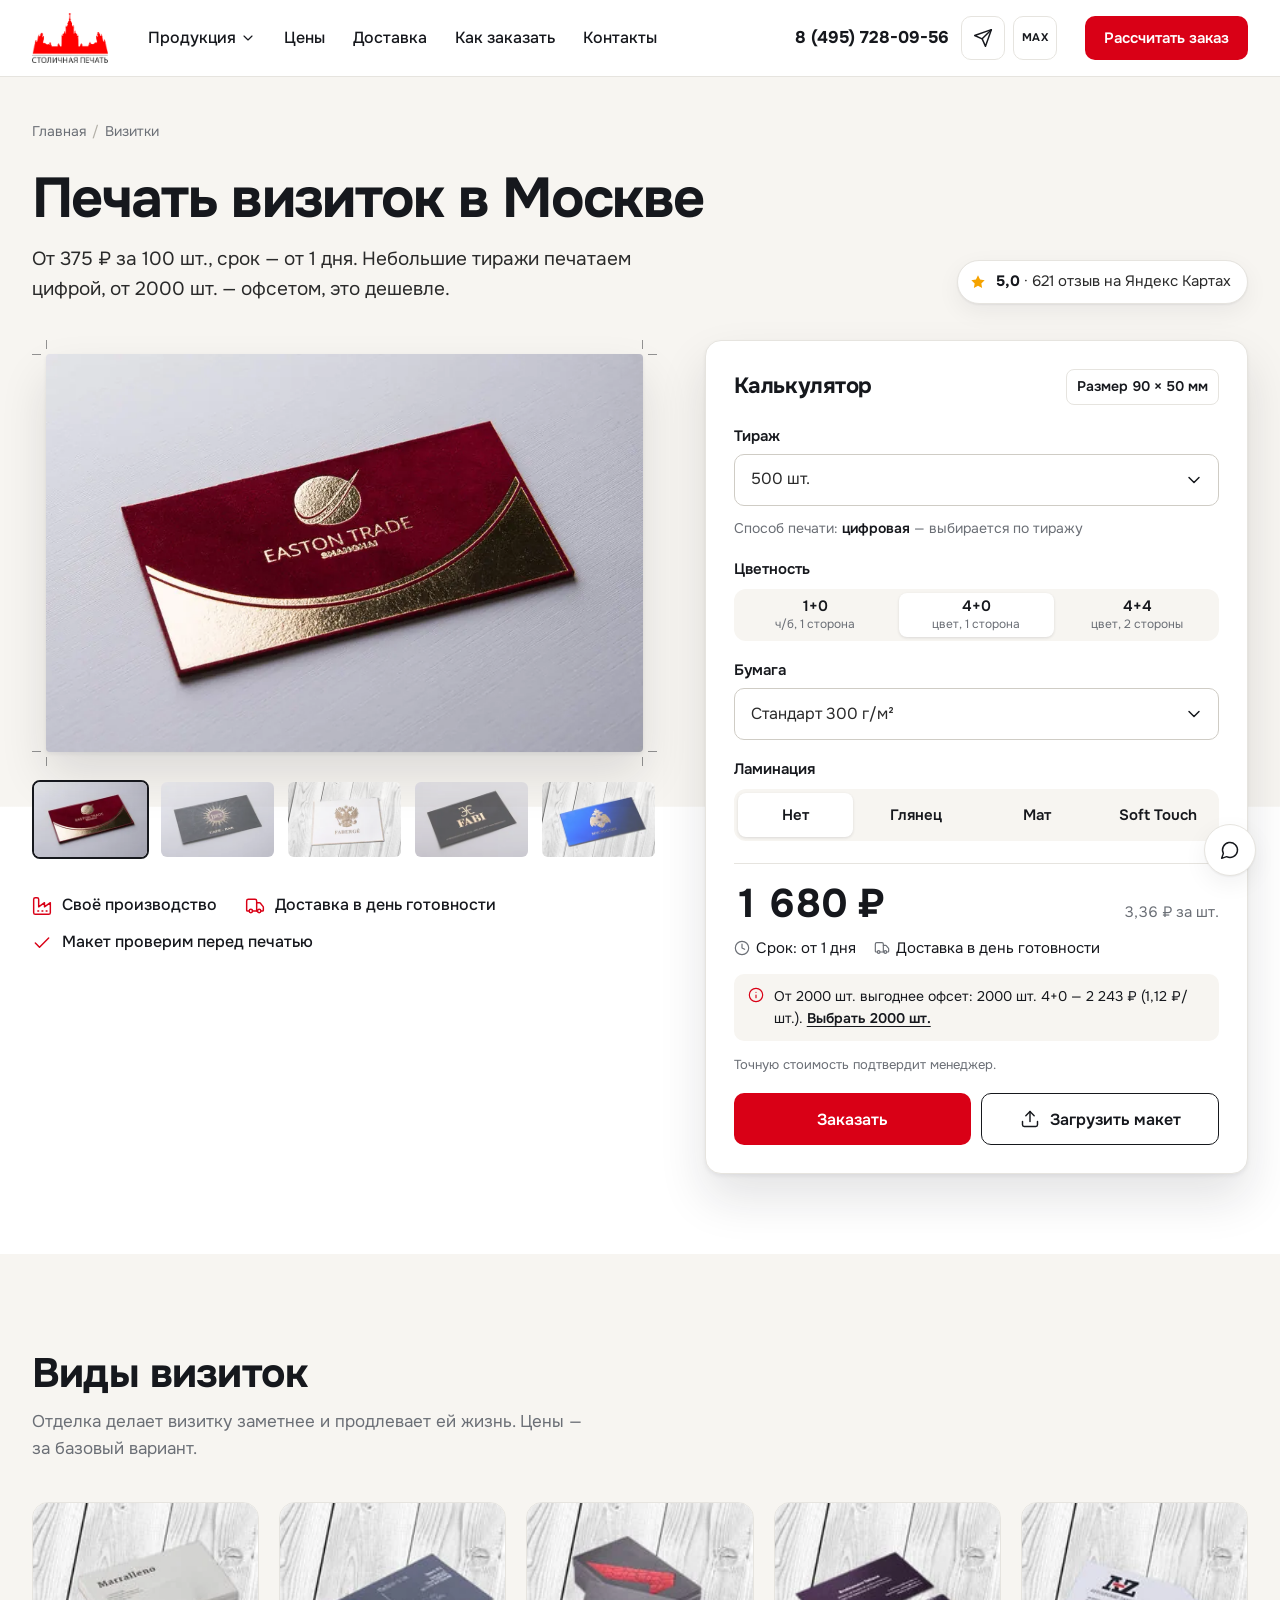
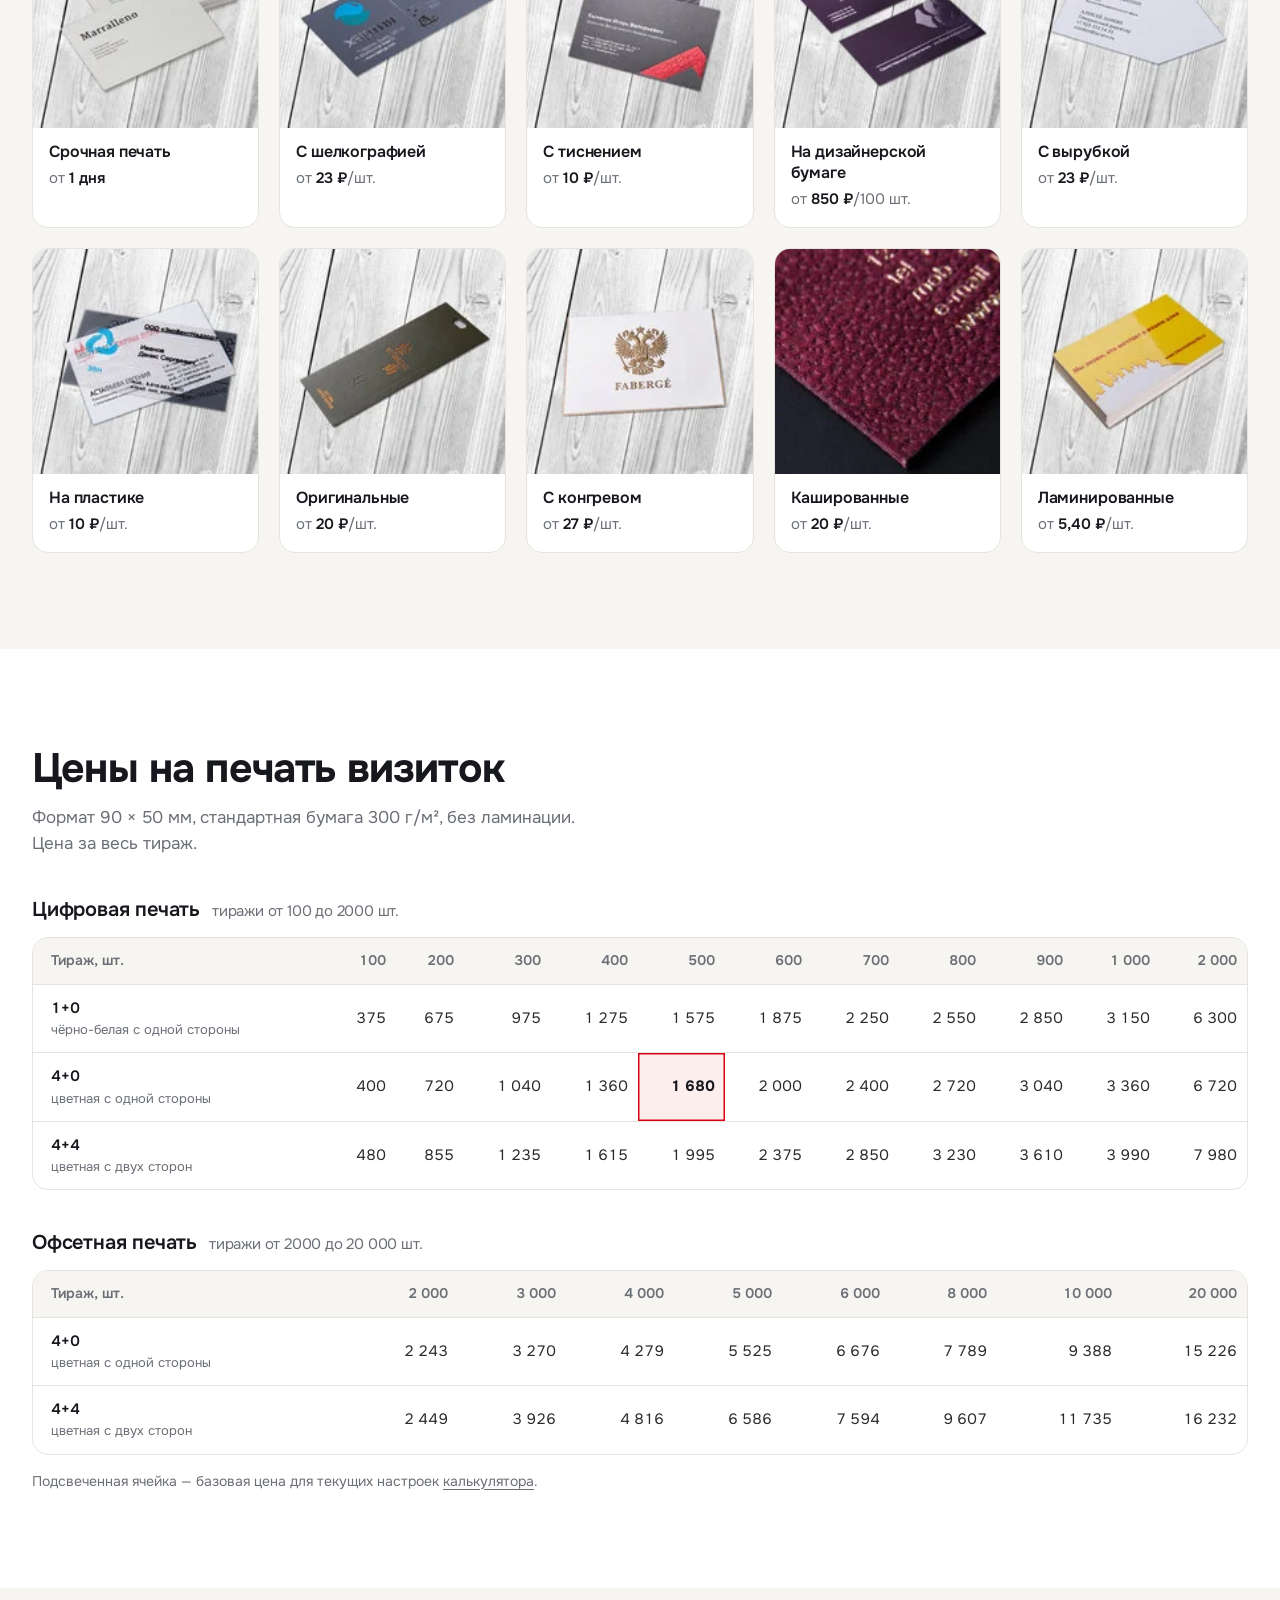
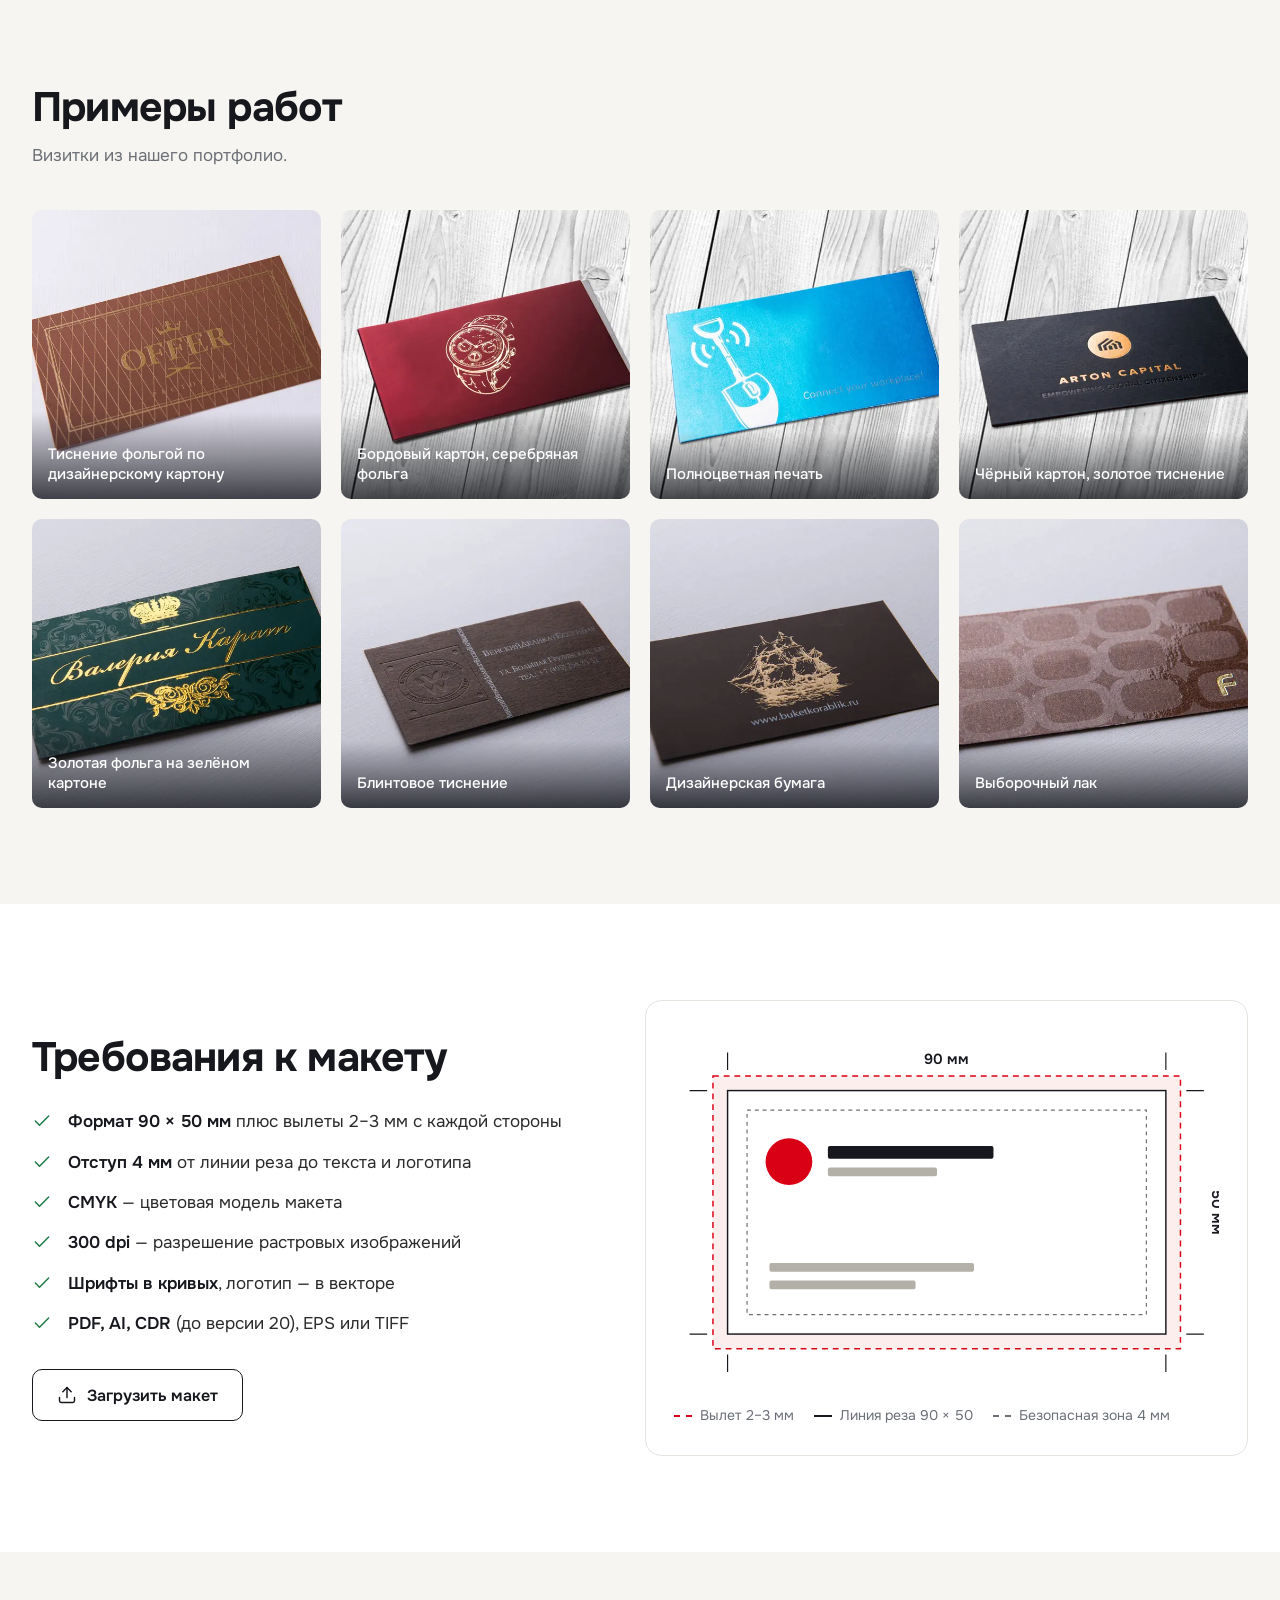
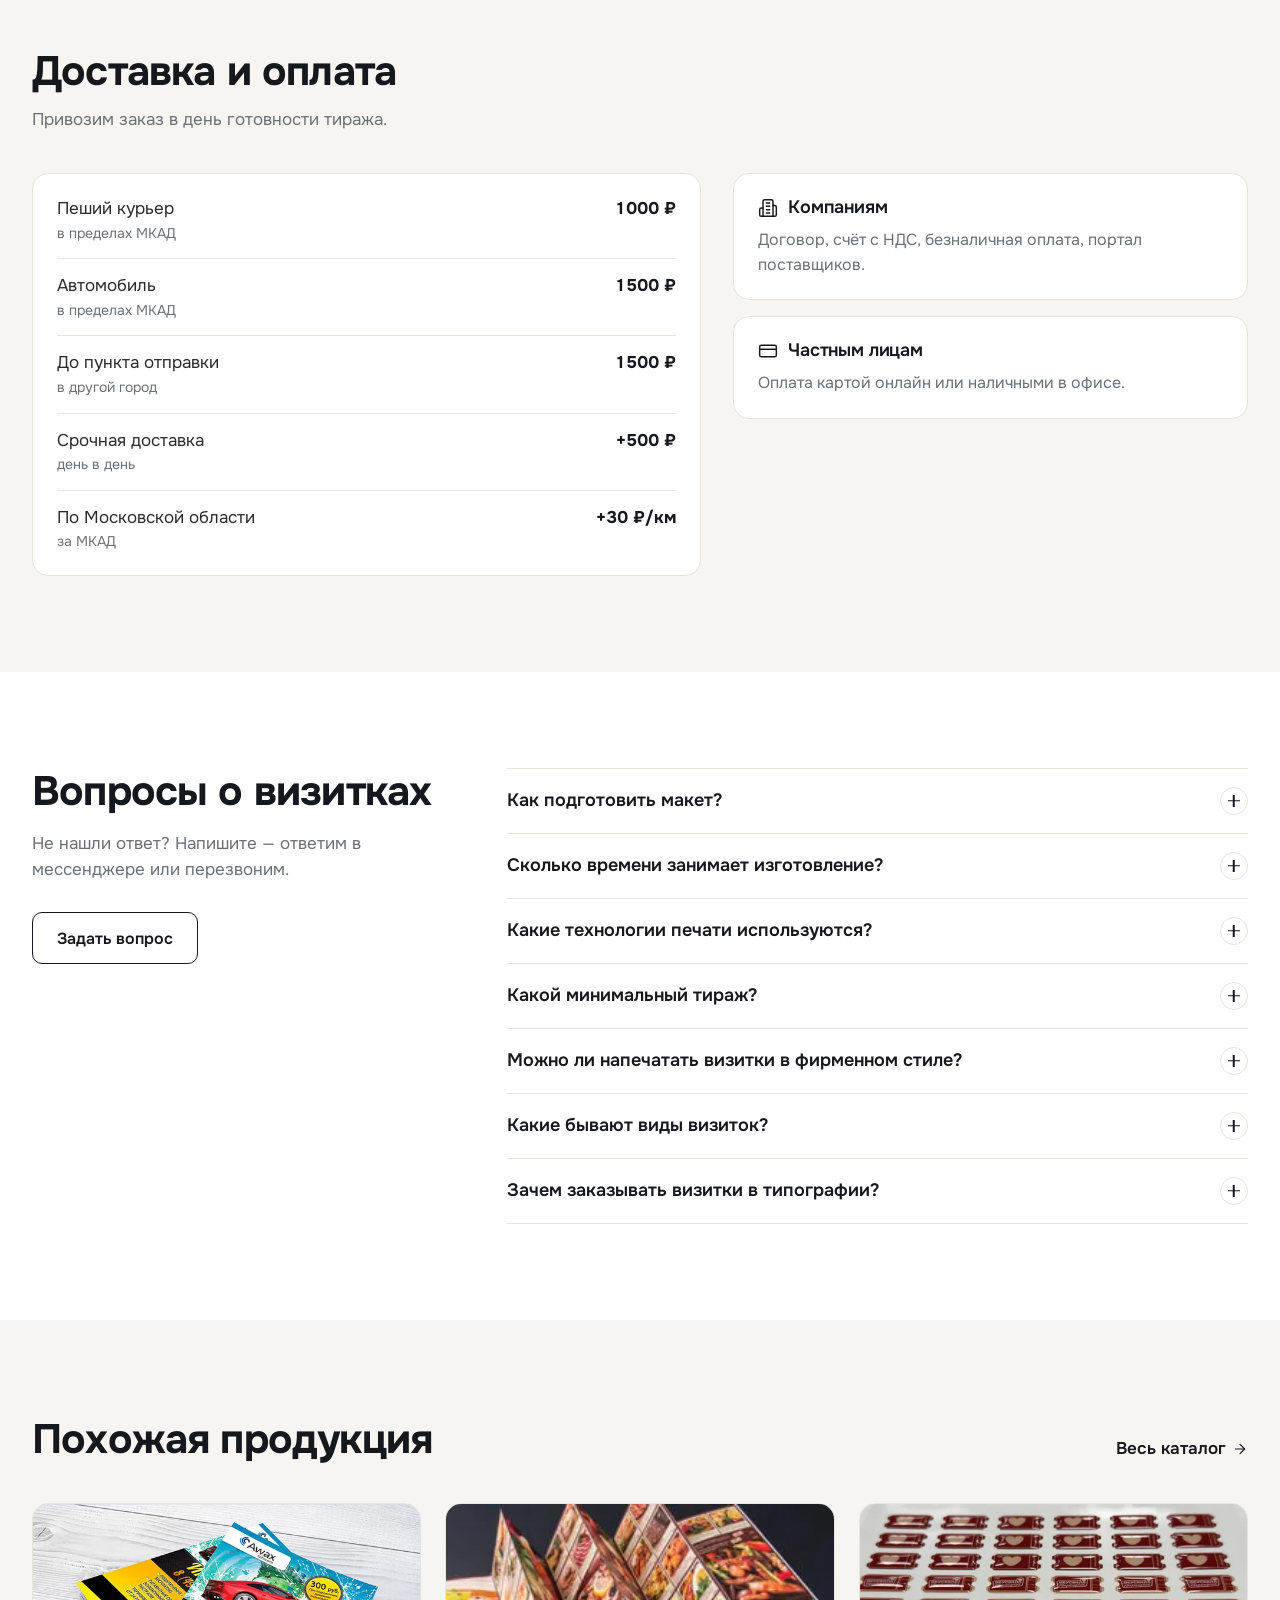
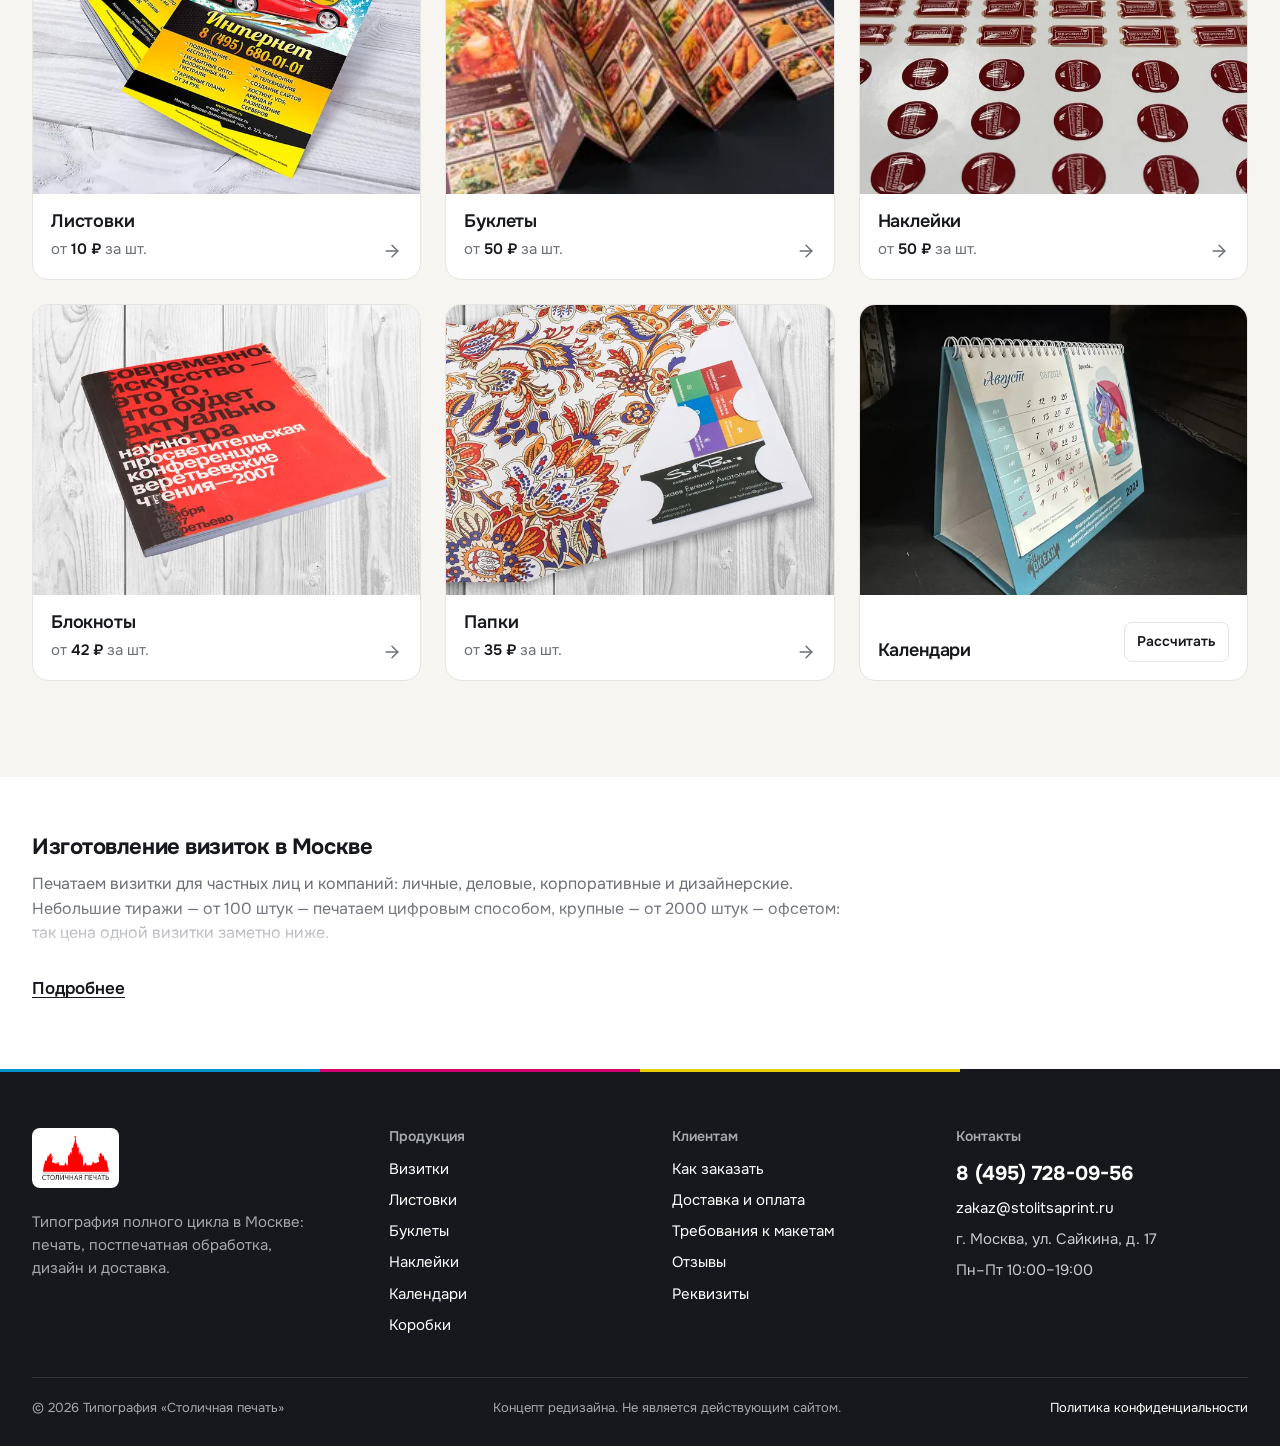
==== vizitki/index.html @ eee94a29 "Концепт редизайна stolitsaprint.ru: главная и «Визитки» Статичный кликабельный макет (HTML + CSS + v" ====
<!doctype html>
<html lang="ru">
<head>
  <meta charset="utf-8">
  <meta name="viewport" content="width=device-width, initial-scale=1">
  <title>Печать визиток в Москве — от 375 ₽ за 100 шт. | Столичная печать</title>
  <meta name="description" content="Печать визиток в Москве от 375 ₽ за 100 шт.: цифра от 100 шт., офсет от 2000 шт. Тиснение, шелкография, ламинация, пластик. Калькулятор цены и доставка.">
  <!-- Концепт: не индексировать, чтобы не конкурировать с действующим сайтом -->
  <meta name="robots" content="noindex, nofollow">
  <meta name="theme-color" content="#ffffff">
  <meta property="og:type" content="product">
  <meta property="og:locale" content="ru_RU">
  <meta property="og:title" content="Печать визиток в Москве — Столичная печать">
  <meta property="og:description" content="От 375 ₽ за 100 шт. Калькулятор цены, тиснение, шелкография, ламинация.">
  <link rel="icon" href="../assets/img/favicon.png" type="image/png">
  <link rel="preconnect" href="https://fonts.googleapis.com">
  <link rel="preconnect" href="https://fonts.gstatic.com" crossorigin>
  <link rel="stylesheet" href="https://fonts.googleapis.com/css2?family=Onest:wght@400;500;600;700&display=swap">
  <link rel="preload" as="image" href="../assets/img/vizitki/hero-1.webp" fetchpriority="high">
  <link rel="stylesheet" href="../assets/css/styles.css">
  <script>document.documentElement.classList.add('js');</script>
  <script src="../assets/js/main.js" defer></script>
  <script type="application/ld+json">
  {
    "@context": "https://schema.org",
    "@type": "BreadcrumbList",
    "itemListElement": [
      { "@type": "ListItem", "position": 1, "name": "Главная", "item": "https://stolitsaprint.ru/" },
      { "@type": "ListItem", "position": 2, "name": "Визитки", "item": "https://stolitsaprint.ru/vizitki/" }
    ]
  }
  </script>
  <script type="application/ld+json">
  {
    "@context": "https://schema.org",
    "@type": "Product",
    "name": "Печать визиток 90 × 50 мм",
    "description": "Цифровая и офсетная печать визиток 90 × 50 мм тиражом от 100 до 20 000 штук. Тиснение, шелкография, ламинация, вырубка.",
    "image": "https://stolitsaprint.ru/upload/iblock/3b4/966z9xvenf8vq7xwb5jr5oeln48d3bhk.jpg",
    "brand": { "@type": "Brand", "name": "Столичная печать" },
    "offers": {
      "@type": "AggregateOffer",
      "priceCurrency": "RUB",
      "lowPrice": "375",
      "highPrice": "16232",
      "offerCount": "49",
      "availability": "https://schema.org/InStock",
      "seller": { "@type": "Organization", "name": "Типография «Столичная печать»", "url": "https://stolitsaprint.ru/" }
    }
  }
  </script>
  <script type="application/ld+json">
  {
    "@context": "https://schema.org",
    "@type": "FAQPage",
    "mainEntity": [
      { "@type": "Question", "name": "Как подготовить макет?", "acceptedAnswer": { "@type": "Answer", "text": "Пришлите файл в PDF, AI, CDR (до версии 20), EPS или TIFF: цветовая модель CMYK, разрешение 300 dpi. Вылеты — 2–3 мм, важные элементы — не ближе 4 мм к краю. Шрифты — в кривых, логотип — в векторе." } },
      { "@type": "Question", "name": "Сколько времени занимает изготовление?", "acceptedAnswer": { "@type": "Answer", "text": "Срок зависит от тиража и отделки. Срочные заказы возможны — уточните у менеджера." } },
      { "@type": "Question", "name": "Какие технологии печати используются?", "acceptedAnswer": { "@type": "Answer", "text": "Цифровая, офсетная и УФ-печать, а также тиснение фольгой, выборочный лак, конгрев и ламинация. Технологию подбираем под дизайн, бумагу и тираж." } },
      { "@type": "Question", "name": "Какой минимальный тираж?", "acceptedAnswer": { "@type": "Answer", "text": "От 100 штук. Подберём вариант под бюджет и задачу: для старта, массовой раздачи или премиальных визиток." } },
      { "@type": "Question", "name": "Можно ли напечатать визитки в фирменном стиле?", "acceptedAnswer": { "@type": "Answer", "text": "Да: с вашим логотипом, фирменными цветами и шрифтами. Разработаем макет с нуля или адаптируем ваш под технические требования." } },
      { "@type": "Question", "name": "Какие бывают виды визиток?", "acceptedAnswer": { "@type": "Answer", "text": "Односторонние и двусторонние, вертикальные и горизонтальные, на классической и дизайнерской бумаге. С ламинацией, выборочным лаком, тиснением, скруглёнными углами, нестандартного размера, а также прозрачные, пластиковые и металлические." } },
      { "@type": "Question", "name": "Зачем заказывать визитки в типографии?", "acceptedAnswer": { "@type": "Answer", "text": "Визитка остаётся у клиента после встречи. Качественно напечатанная визитка подчёркивает профессионализм и делает первое впечатление увереннее." } }
    ]
  }
  </script>
</head>
<body>
<!-- Иконки: один набор (Lucide), линейные, одна толщина -->
<svg width="0" height="0" style="position:absolute" aria-hidden="true" focusable="false">
  <symbol id="i-phone" viewBox="0 0 24 24"><path d="M22 16.92v3a2 2 0 0 1-2.18 2 19.79 19.79 0 0 1-8.63-3.07 19.5 19.5 0 0 1-6-6 19.79 19.79 0 0 1-3.07-8.67A2 2 0 0 1 4.11 2h3a2 2 0 0 1 2 1.72 12.84 12.84 0 0 0 .7 2.81 2 2 0 0 1-.45 2.11L8.09 9.91a16 16 0 0 0 6 6l1.27-1.27a2 2 0 0 1 2.11-.45 12.84 12.84 0 0 0 2.81.7A2 2 0 0 1 22 16.92z"/></symbol>
  <symbol id="i-send" viewBox="0 0 24 24"><path d="m22 2-7 20-4-9-9-4Z"/><path d="M22 2 11 13"/></symbol>
  <symbol id="i-msg" viewBox="0 0 24 24"><path d="M7.9 20A9 9 0 1 0 4 16.1L2 22Z"/></symbol>
  <symbol id="i-menu" viewBox="0 0 24 24"><path d="M4 6h16"/><path d="M4 12h16"/><path d="M4 18h16"/></symbol>
  <symbol id="i-x" viewBox="0 0 24 24"><path d="M18 6 6 18"/><path d="m6 6 12 12"/></symbol>
  <symbol id="i-chev-down" viewBox="0 0 24 24"><path d="m6 9 6 6 6-6"/></symbol>
  <symbol id="i-arrow-right" viewBox="0 0 24 24"><path d="M5 12h14"/><path d="m12 5 7 7-7 7"/></symbol>
  <symbol id="i-star" viewBox="0 0 24 24"><path d="M12 2l3.09 6.26L22 9.27l-5 4.87 1.18 6.88L12 17.77l-6.18 3.25L7 14.14 2 9.27l6.91-1.01L12 2z"/></symbol>
  <symbol id="i-factory" viewBox="0 0 24 24"><path d="M2 20a2 2 0 0 0 2 2h16a2 2 0 0 0 2-2V8l-7 5V8l-7 5V4a2 2 0 0 0-2-2H4a2 2 0 0 0-2 2Z"/><path d="M17 18h1"/><path d="M12 18h1"/><path d="M7 18h1"/></symbol>
  <symbol id="i-truck" viewBox="0 0 24 24"><path d="M14 18V6a2 2 0 0 0-2-2H4a2 2 0 0 0-2 2v11a1 1 0 0 0 1 1h2"/><path d="M15 18H9"/><path d="M19 18h2a1 1 0 0 0 1-1v-3.65a1 1 0 0 0-.22-.62l-3.48-4.35A1 1 0 0 0 17.52 8H14"/><circle cx="17" cy="18" r="2"/><circle cx="7" cy="18" r="2"/></symbol>
  <symbol id="i-upload" viewBox="0 0 24 24"><path d="M21 15v4a2 2 0 0 1-2 2H5a2 2 0 0 1-2-2v-4"/><path d="m17 8-5-5-5 5"/><path d="M12 3v12"/></symbol>
  <symbol id="i-calc" viewBox="0 0 24 24"><rect width="16" height="20" x="4" y="2" rx="2"/><path d="M8 6h8"/><path d="M16 14v4"/><path d="M16 10h.01"/><path d="M12 10h.01"/><path d="M8 10h.01"/><path d="M12 14h.01"/><path d="M8 14h.01"/><path d="M12 18h.01"/><path d="M8 18h.01"/></symbol>
  <symbol id="i-check" viewBox="0 0 24 24"><path d="M20 6 9 17l-5-5"/></symbol>
  <symbol id="i-check-circle" viewBox="0 0 24 24"><circle cx="12" cy="12" r="10"/><path d="m9 12 2 2 4-4"/></symbol>
  <symbol id="i-info" viewBox="0 0 24 24"><circle cx="12" cy="12" r="10"/><path d="M12 16v-4"/><path d="M12 8h.01"/></symbol>
  <symbol id="i-clock" viewBox="0 0 24 24"><circle cx="12" cy="12" r="10"/><path d="M12 6v6l4 2"/></symbol>
  <symbol id="i-building" viewBox="0 0 24 24"><path d="M6 22V4a2 2 0 0 1 2-2h8a2 2 0 0 1 2 2v18Z"/><path d="M6 12H4a2 2 0 0 0-2 2v6a2 2 0 0 0 2 2h2"/><path d="M18 9h2a2 2 0 0 1 2 2v9a2 2 0 0 1-2 2h-2"/><path d="M10 6h4"/><path d="M10 10h4"/><path d="M10 14h4"/><path d="M10 18h4"/></symbol>
  <symbol id="i-card" viewBox="0 0 24 24"><rect width="20" height="14" x="2" y="5" rx="2"/><path d="M2 10h20"/></symbol>
  <symbol id="i-paperclip" viewBox="0 0 24 24"><path d="m21.44 11.05-9.19 9.19a6 6 0 0 1-8.49-8.49l8.57-8.57A4 4 0 1 1 18 8.84l-8.59 8.57a2 2 0 0 1-2.83-2.83l8.49-8.48"/></symbol>
</svg>

<a class="skip-link" href="#main">Перейти к содержанию</a>

<header class="header">
  <div class="container header__inner">
    <a class="logo" href="../" aria-label="Столичная печать — на главную"><img src="../assets/img/logo.png" width="189" height="125" alt="Столичная печать"></a>
    <nav class="nav" aria-label="Основное меню">
      <button class="nav__link" id="mega-btn" type="button" aria-expanded="false" aria-controls="mega">Продукция <svg class="i i--sm" aria-hidden="true"><use href="#i-chev-down"/></svg></button>
      <a class="nav__link" href="#price">Цены</a>
      <a class="nav__link" href="#delivery">Доставка</a>
      <a class="nav__link" href="../#how">Как заказать</a>
      <a class="nav__link" href="../#contacts">Контакты</a>
    </nav>
    <div class="header__contacts">
      <a class="header__phone" href="tel:+74957280956">8 (495) 728-09-56</a>
      <a class="icon-btn icon-btn--call" href="tel:+74957280956" aria-label="Позвонить: 8 (495) 728-09-56"><svg class="i" aria-hidden="true"><use href="#i-phone"/></svg></a>
      <a class="icon-btn" href="https://t.me/Stolitsaprint" target="_blank" rel="noopener" aria-label="Написать в Telegram"><svg class="i" aria-hidden="true"><use href="#i-send"/></svg></a>
      <a class="icon-btn" href="https://max.ru/u/f9LHodD0cOImZH7Z6fxQsS6uw_I-IrdhSO24rC0mJl4U2F6npe6dw1zh8OI" target="_blank" rel="noopener" aria-label="Написать в MAX"><span class="icon-btn__txt" aria-hidden="true">MAX</span></a>
    </div>
    <a class="btn btn--primary btn--sm header__cta" href="#calc-card">Рассчитать заказ</a>
    <button class="icon-btn burger" id="burger" type="button" aria-expanded="false" aria-controls="mnav" aria-label="Открыть меню"><svg class="i" aria-hidden="true"><use href="#i-menu"/></svg></button>
  </div>

  <div class="mega" id="mega" hidden>
    <div class="container mega__grid">
      <div class="mega__group">
        <h3>Полиграфия</h3>
        <ul>
          <li><a href="./" aria-current="page">Визитки</a></li>
          <li><a href="#" data-stub>Листовки</a></li>
          <li><a href="#" data-stub>Буклеты</a></li>
          <li><a href="#" data-stub>Каталоги</a></li>
          <li><a href="#" data-stub>Блокноты</a></li>
          <li><a href="#" data-stub>Календари</a></li>
          <li><a href="#" data-stub>Наклейки</a></li>
        </ul>
      </div>
      <div class="mega__group">
        <h3>Упаковка</h3>
        <ul>
          <li><a href="#" data-stub>Коробки</a></li>
          <li><a href="#" data-stub>Пакеты</a></li>
          <li><a href="#" data-stub>Подарочная упаковка</a></li>
          <li><a href="#" data-stub>Папки</a></li>
        </ul>
      </div>
      <div class="mega__group">
        <h3>Сувениры</h3>
        <ul>
          <li><a href="#" data-stub>Ручки с логотипом</a></li>
          <li><a href="#" data-stub>Кружки</a></li>
          <li><a href="#" data-stub>Ежедневники</a></li>
          <li><a href="#" data-stub>Футболки</a></li>
        </ul>
      </div>
      <div class="mega__group">
        <h3>Реклама и POS</h3>
        <ul>
          <li><a href="#" data-stub>Roll-up</a></li>
          <li><a href="#" data-stub>Баннеры</a></li>
          <li><a href="#" data-stub>Вывески</a></li>
          <li><a href="#" data-stub>POS-материалы</a></li>
        </ul>
      </div>
      <div class="mega__group">
        <h3>Дизайн</h3>
        <ul>
          <li><a href="#" data-stub>Разработка макета</a></li>
          <li><a href="#" data-stub>Логотип</a></li>
          <li><a href="#" data-stub>Фирменный стиль</a></li>
        </ul>
      </div>
      <div class="mega__promo">
        <h3>Не нашли нужное?</h3>
        <p>Опишите задачу или пришлите макет — посчитаем любой тираж.</p>
        <button class="btn btn--secondary btn--sm" type="button" data-order data-title="Расчёт заказа">Оставить заявку</button>
        <a class="link-arrow" href="#" data-stub>Весь каталог <svg class="i i--sm" aria-hidden="true"><use href="#i-arrow-right"/></svg></a>
      </div>
    </div>
  </div>
</header>

<div class="mnav" id="mnav" hidden>
  <nav aria-label="Мобильное меню">
    <ul class="mnav__list">
      <li>
        <button class="mnav__link" type="button" data-toggle aria-expanded="false" aria-controls="mnav-products">Продукция <svg class="i" aria-hidden="true"><use href="#i-chev-down"/></svg></button>
        <ul class="mnav__sub" id="mnav-products" hidden>
          <li><a href="./" aria-current="page">Визитки</a></li>
          <li><a href="#" data-stub>Листовки</a></li>
          <li><a href="#" data-stub>Буклеты</a></li>
          <li><a href="#" data-stub>Наклейки</a></li>
          <li><a href="#" data-stub>Календари</a></li>
          <li><a href="#" data-stub>Каталоги</a></li>
          <li><a href="#" data-stub>Коробки</a></li>
          <li><a href="#" data-stub>Пакеты</a></li>
          <li><a href="#" data-stub>Сувениры</a></li>
          <li><a href="#" data-stub>Весь каталог</a></li>
        </ul>
      </li>
      <li><a class="mnav__link" href="#price">Цены</a></li>
      <li><a class="mnav__link" href="#delivery">Доставка</a></li>
      <li><a class="mnav__link" href="../#how">Как заказать</a></li>
      <li><a class="mnav__link" href="../#contacts">Контакты</a></li>
    </ul>
    <div class="mnav__foot">
      <a class="header__phone" href="tel:+74957280956">8 (495) 728-09-56</a>
      <a class="btn btn--primary btn--block" href="#calc-card">Рассчитать заказ</a>
      <a class="btn btn--secondary btn--block" href="https://t.me/Stolitsaprint" target="_blank" rel="noopener"><svg class="i" aria-hidden="true"><use href="#i-send"/></svg>Telegram</a>
      <a class="btn btn--secondary btn--block" href="https://max.ru/u/f9LHodD0cOImZH7Z6fxQsS6uw_I-IrdhSO24rC0mJl4U2F6npe6dw1zh8OI" target="_blank" rel="noopener">MAX</a>
    </div>
  </nav>
</div>

<main id="main">
  <!-- 1. Первый экран: галерея + калькулятор -->
  <section class="phero" aria-labelledby="page-title">
    <div class="container">
      <nav class="crumbs" aria-label="Хлебные крошки">
        <ol>
          <li><a href="../">Главная</a></li>
          <li><span aria-current="page">Визитки</span></li>
        </ol>
      </nav>
      <div class="phero__head">
        <div>
          <h1 id="page-title">Печать визиток в&nbsp;Москве</h1>
          <p class="phero__lead">От 375&nbsp;₽ за 100&nbsp;шт., срок — от&nbsp;1&nbsp;дня. Небольшие тиражи печатаем цифрой, от&nbsp;2000&nbsp;шт. — офсетом, это дешевле.</p>
        </div>
        <a class="rating-badge" href="https://yandex.ru/maps/org/stolichnaya_pechat/109474708902/" target="_blank" rel="noopener">
          <span class="stars" aria-hidden="true"><svg class="i"><use href="#i-star"/></svg></span>
          <span><strong>5,0</strong> · 621 отзыв на Яндекс Картах</span>
        </a>
      </div>

      <div class="phero__grid">
        <div class="pgal">
          <div class="pgal__main crop">
            <img id="pgal-main" src="../assets/img/vizitki/hero-1.webp" width="817" height="544" alt="Визитка на бордовом картоне с тиснением золотой фольгой" fetchpriority="high" decoding="async">
          </div>
          <ul class="pgal__thumbs" aria-label="Другие фото">
            <li><button class="pgal__thumb" type="button" aria-pressed="true" data-src="../assets/img/vizitki/hero-1.webp" data-alt="Визитка на бордовом картоне с тиснением золотой фольгой"><img src="../assets/img/vizitki/thumb-1.webp" width="240" height="160" alt="Фото 1: визитка с тиснением фольгой" loading="lazy"></button></li>
            <li><button class="pgal__thumb" type="button" aria-pressed="false" data-src="../assets/img/vizitki/hero-2.webp" data-alt="Чёрная визитка кафе-бара с тиснением фольгой"><img src="../assets/img/vizitki/thumb-2.webp" width="240" height="160" alt="Фото 2: чёрная визитка с тиснением" loading="lazy"></button></li>
            <li><button class="pgal__thumb" type="button" aria-pressed="false" data-src="../assets/img/vizitki/hero-3.webp" data-alt="Белая визитка с конгревным гербом"><img src="../assets/img/vizitki/thumb-3.webp" width="240" height="160" alt="Фото 3: визитка с конгревом" loading="lazy"></button></li>
            <li><button class="pgal__thumb" type="button" aria-pressed="false" data-src="../assets/img/vizitki/hero-4.webp" data-alt="Чёрная визитка с золотым логотипом"><img src="../assets/img/vizitki/thumb-4.webp" width="240" height="160" alt="Фото 4: чёрная визитка с золотым логотипом" loading="lazy"></button></li>
            <li><button class="pgal__thumb" type="button" aria-pressed="false" data-src="../assets/img/vizitki/hero-5.webp" data-alt="Синяя визитка с тиснением герба МЧС России"><img src="../assets/img/vizitki/thumb-5.webp" width="240" height="160" alt="Фото 5: визитка МЧС России" loading="lazy"></button></li>
          </ul>
          <ul class="facts pgal__facts">
            <li><svg class="i" aria-hidden="true"><use href="#i-factory"/></svg>Своё производство</li>
            <li><svg class="i" aria-hidden="true"><use href="#i-truck"/></svg>Доставка в&nbsp;день готовности</li>
            <li><svg class="i" aria-hidden="true"><use href="#i-check"/></svg>Макет проверим перед печатью</li>
          </ul>
        </div>

        <div class="calc" id="calc-card">
          <div class="calc__title">
            <h2>Калькулятор</h2>
            <span class="calc__size">Размер 90 × 50 мм</span>
          </div>
          <form class="calc__form" id="calc" aria-label="Расчёт стоимости визиток">
            <div class="field">
              <label for="calc-run">Тираж</label>
              <select class="input select" id="calc-run" name="run"></select>
              <p class="calc__method" id="calc-method">Способ печати: <b>цифровая</b> — выбирается по тиражу</p>
            </div>
            <fieldset>
              <legend>Цветность</legend>
              <div class="seg">
                <label><input type="radio" name="color" value="1+0" id="color-10">1+0<small>ч/б, 1 сторона</small></label>
                <label><input type="radio" name="color" value="4+0" id="color-40" checked>4+0<small>цвет, 1 сторона</small></label>
                <label><input type="radio" name="color" value="4+4" id="color-44">4+4<small>цвет, 2 стороны</small></label>
              </div>
            </fieldset>
            <div class="field">
              <label for="calc-paper">Бумага</label>
              <select class="input select" id="calc-paper" name="paper">
                <option value="standard">Стандарт 300 г/м²</option>
                <option value="linen">Лён</option>
                <option value="majestic">Majestic</option>
                <option value="touche">Touche Cover</option>
              </select>
            </div>
            <fieldset>
              <legend>Ламинация</legend>
              <div class="seg">
                <label><input type="radio" name="lam" value="none" checked>Нет</label>
                <label><input type="radio" name="lam" value="gloss">Глянец</label>
                <label><input type="radio" name="lam" value="matte">Мат</label>
                <label><input type="radio" name="lam" value="softtouch">Soft Touch</label>
              </div>
            </fieldset>
          </form>
          <div class="calc__result">
            <div class="calc__total">
              <output class="calc__price" id="calc-total" form="calc" aria-live="polite">1&nbsp;680&nbsp;₽</output>
              <span class="calc__per" id="calc-per">3,36&nbsp;₽ за шт.</span>
            </div>
            <div class="calc__meta">
              <span><svg class="i i--sm" aria-hidden="true"><use href="#i-clock"/></svg><span id="calc-lead">Срок: от 1 дня</span></span>
              <span><svg class="i i--sm" aria-hidden="true"><use href="#i-truck"/></svg>Доставка в день готовности</span>
            </div>
            <p class="calc__hint" id="calc-hint"><svg class="i i--sm" aria-hidden="true"><use href="#i-info"/></svg><span id="calc-hint-text">От 2000 шт. выгоднее офсет: 2000 шт. 4+0 — 2&nbsp;243&nbsp;₽ (1,12&nbsp;₽/шт.).</span></p>
            <p class="calc__note">Точную стоимость подтвердит менеджер.</p>
            <div class="calc__actions">
              <button class="btn btn--primary" type="button" data-order="calc">Заказать</button>
              <button class="btn btn--secondary" type="button" data-order="calc" data-file><svg class="i" aria-hidden="true"><use href="#i-upload"/></svg>Загрузить макет</button>
            </div>
          </div>
        </div>
      </div>
    </div>
  </section>

  <!-- 2. Виды визиток -->
  <section class="section section--paper" id="types" aria-labelledby="types-title">
    <div class="container">
      <div class="section-head">
        <div>
          <h2 id="types-title">Виды визиток</h2>
          <p>Отделка делает визитку заметнее и продлевает ей жизнь. Цены — за базовый вариант.</p>
        </div>
      </div>
      <ul class="types">
        <li class="type reveal"><img src="../assets/img/vizitki/type-01.webp" width="170" height="170" alt="Срочные визитки — пример работы" loading="lazy"><div class="type__body"><h3 class="type__name"><a href="#" data-stub>Срочная печать</a></h3><p class="type__price">от <strong>1 дня</strong></p></div></li>
        <li class="type reveal"><img src="../assets/img/vizitki/type-02.webp" width="170" height="170" alt="Визитки с шелкографией — пример работы" loading="lazy"><div class="type__body"><h3 class="type__name"><a href="#" data-stub>С шелкографией</a></h3><p class="type__price">от <strong>23&nbsp;₽</strong>/шт.</p></div></li>
        <li class="type reveal"><img src="../assets/img/vizitki/type-03.webp" width="170" height="170" alt="Визитки с тиснением — пример работы" loading="lazy"><div class="type__body"><h3 class="type__name"><a href="#" data-stub>С тиснением</a></h3><p class="type__price">от <strong>10&nbsp;₽</strong>/шт.</p></div></li>
        <li class="type reveal"><img src="../assets/img/vizitki/type-04.webp" width="170" height="170" alt="Визитки на дизайнерской бумаге — пример работы" loading="lazy"><div class="type__body"><h3 class="type__name"><a href="#" data-stub>На дизайнерской бумаге</a></h3><p class="type__price">от <strong>850&nbsp;₽</strong>/100&nbsp;шт.</p></div></li>
        <li class="type reveal"><img src="../assets/img/vizitki/type-05.webp" width="170" height="170" alt="Визитки с фигурной вырубкой — пример работы" loading="lazy"><div class="type__body"><h3 class="type__name"><a href="#" data-stub>С вырубкой</a></h3><p class="type__price">от <strong>23&nbsp;₽</strong>/шт.</p></div></li>
        <li class="type reveal"><img src="../assets/img/vizitki/type-06.webp" width="170" height="170" alt="Пластиковые визитки — пример работы" loading="lazy"><div class="type__body"><h3 class="type__name"><a href="#" data-stub>На пластике</a></h3><p class="type__price">от <strong>10&nbsp;₽</strong>/шт.</p></div></li>
        <li class="type reveal"><img src="../assets/img/vizitki/type-07.webp" width="170" height="170" alt="Оригинальные визитки — пример работы" loading="lazy"><div class="type__body"><h3 class="type__name"><a href="#" data-stub>Оригинальные</a></h3><p class="type__price">от <strong>20&nbsp;₽</strong>/шт.</p></div></li>
        <li class="type reveal"><img src="../assets/img/vizitki/type-08.webp" width="170" height="170" alt="Визитки с конгревом — пример работы" loading="lazy"><div class="type__body"><h3 class="type__name"><a href="#" data-stub>С конгревом</a></h3><p class="type__price">от <strong>27&nbsp;₽</strong>/шт.</p></div></li>
        <li class="type reveal"><img src="../assets/img/vizitki/type-09.webp" width="170" height="170" alt="Кашированные визитки — пример работы" loading="lazy"><div class="type__body"><h3 class="type__name"><a href="#" data-stub>Кашированные</a></h3><p class="type__price">от <strong>20&nbsp;₽</strong>/шт.</p></div></li>
        <li class="type reveal"><img src="../assets/img/vizitki/type-10.webp" width="170" height="170" alt="Ламинированные визитки — пример работы" loading="lazy"><div class="type__body"><h3 class="type__name"><a href="#" data-stub>Ламинированные</a></h3><p class="type__price">от <strong>5,40&nbsp;₽</strong>/шт.</p></div></li>
      </ul>
    </div>
  </section>

  <!-- 3. Прайс: строится из тех же данных, что и калькулятор -->
  <section class="section" id="price" aria-labelledby="price-title">
    <div class="container">
      <div class="section-head">
        <div>
          <h2 id="price-title">Цены на печать визиток</h2>
          <p>Формат 90 × 50 мм, стандартная бумага 300 г/м², без ламинации. Цена за весь тираж.</p>
        </div>
      </div>
      <div class="price-tabs">
        <div class="seg" id="pmethod" role="group" aria-label="Способ печати">
          <button type="button" data-method="digital" aria-pressed="true">Цифровая<small>100–2000 шт.</small></button>
          <button type="button" data-method="offset" aria-pressed="false">Офсетная<small>2000–20 000 шт.</small></button>
        </div>
        <div class="chips" id="pchips" role="group" aria-label="Тираж, шт."></div>
      </div>
      <div class="pcards" id="pcards" aria-live="polite"></div>
      <div class="price-block">
        <h3>Цифровая печать <small>тиражи от 100 до 2000 шт.</small></h3>
        <div class="table-wrap" id="ptable-digital"></div>
      </div>
      <div class="price-block">
        <h3>Офсетная печать <small>тиражи от 2000 до 20 000 шт.</small></h3>
        <div class="table-wrap" id="ptable-offset"></div>
      </div>
      <p class="price-note">Подсвеченная ячейка — базовая цена для текущих настроек <a href="#calc-card">калькулятора</a>.</p>
    </div>
  </section>

  <!-- 4. Примеры работ -->
  <section class="section section--paper" id="works" aria-labelledby="works-title">
    <div class="container">
      <div class="section-head">
        <div>
          <h2 id="works-title">Примеры работ</h2>
          <p>Визитки из нашего портфолио.</p>
        </div>
      </div>
      <ul class="gallery">
        <li><figure class="gallery__item reveal"><img src="../assets/img/vizitki/work-1.webp" width="545" height="545" alt="Коричневая визитка с золотым орнаментом" loading="lazy" decoding="async"><figcaption>Тиснение фольгой по дизайнерскому картону</figcaption></figure></li>
        <li><figure class="gallery__item reveal"><img src="../assets/img/vizitki/work-2.webp" width="545" height="545" alt="Бордовая визитка с серебряным рисунком часов" loading="lazy" decoding="async"><figcaption>Бордовый картон, серебряная фольга</figcaption></figure></li>
        <li><figure class="gallery__item reveal"><img src="../assets/img/vizitki/work-3.webp" width="545" height="545" alt="Голубая визитка с белым логотипом" loading="lazy" decoding="async"><figcaption>Полноцветная печать</figcaption></figure></li>
        <li><figure class="gallery__item reveal"><img src="../assets/img/vizitki/work-4.webp" width="545" height="545" alt="Чёрная визитка Arton Capital с золотым логотипом" loading="lazy" decoding="async"><figcaption>Чёрный картон, золотое тиснение</figcaption></figure></li>
        <li><figure class="gallery__item reveal"><img src="../assets/img/vizitki/work-5.webp" width="545" height="545" alt="Зелёная визитка с тиснением золотой фольгой" loading="lazy" decoding="async"><figcaption>Золотая фольга на зелёном картоне</figcaption></figure></li>
        <li><figure class="gallery__item reveal"><img src="../assets/img/vizitki/work-6.webp" width="545" height="545" alt="Коричневая визитка с блинтовым тиснением" loading="lazy" decoding="async"><figcaption>Блинтовое тиснение</figcaption></figure></li>
        <li><figure class="gallery__item reveal"><img src="../assets/img/vizitki/work-7.webp" width="545" height="545" alt="Тёмная визитка с рисунком корабля" loading="lazy" decoding="async"><figcaption>Дизайнерская бумага</figcaption></figure></li>
        <li><figure class="gallery__item reveal"><img src="../assets/img/vizitki/work-8.webp" width="545" height="545" alt="Визитка с узором, выполненным выборочным лаком" loading="lazy" decoding="async"><figcaption>Выборочный лак</figcaption></figure></li>
      </ul>
    </div>
  </section>

  <!-- 5. Требования к макету -->
  <section class="section" id="layout" aria-labelledby="layout-title">
    <div class="container layout-req">
      <div>
        <h2 id="layout-title">Требования к макету</h2>
        <ul class="checklist">
          <li><svg class="i" aria-hidden="true"><use href="#i-check"/></svg><span><b>Формат 90 × 50 мм</b> плюс вылеты 2–3 мм с каждой стороны</span></li>
          <li><svg class="i" aria-hidden="true"><use href="#i-check"/></svg><span><b>Отступ 4 мм</b> от линии реза до текста и логотипа</span></li>
          <li><svg class="i" aria-hidden="true"><use href="#i-check"/></svg><span><b>CMYK</b> — цветовая модель макета</span></li>
          <li><svg class="i" aria-hidden="true"><use href="#i-check"/></svg><span><b>300 dpi</b> — разрешение растровых изображений</span></li>
          <li><svg class="i" aria-hidden="true"><use href="#i-check"/></svg><span><b>Шрифты в кривых</b>, логотип — в векторе</span></li>
          <li><svg class="i" aria-hidden="true"><use href="#i-check"/></svg><span><b>PDF, AI, CDR</b> (до версии 20), EPS или TIFF</span></li>
        </ul>
        <button class="btn btn--secondary" type="button" data-order data-file data-title="Загрузите макет"><svg class="i" aria-hidden="true"><use href="#i-upload"/></svg>Загрузить макет</button>
      </div>
      <figure class="bleed" aria-labelledby="bleed-cap">
        <svg viewBox="0 0 560 360" role="img" aria-labelledby="bleed-cap">
          <rect x="40" y="40" width="480" height="280" fill="#fdeeee" stroke="#d90016" stroke-width="1.5" stroke-dasharray="6 5"/>
          <rect x="55" y="55" width="450" height="250" fill="#fff" stroke="#16181d" stroke-width="1.5"/>
          <rect x="75" y="75" width="410" height="210" fill="none" stroke="#6b6f76" stroke-width="1.2" stroke-dasharray="4 4"/>
          <g stroke="#16181d" stroke-width="1.2">
            <path d="M55 16v18M16 55h18M505 16v18M526 55h18M55 326v18M16 305h18M505 326v18M526 305h18"/>
          </g>
          <circle cx="118" cy="128" r="24" fill="#d90016"/>
          <rect x="158" y="112" width="170" height="13" rx="2" fill="#16181d"/>
          <rect x="158" y="134" width="112" height="9" rx="2" fill="#b3b0a8"/>
          <rect x="98" y="232" width="210" height="9" rx="2" fill="#b3b0a8"/>
          <rect x="98" y="250" width="150" height="9" rx="2" fill="#b3b0a8"/>
          <text x="280" y="28" text-anchor="middle" font-size="15" font-weight="600" fill="#16181d" font-family="Onest, sans-serif">90 мм</text>
          <text x="552" y="180" text-anchor="middle" font-size="15" font-weight="600" fill="#16181d" font-family="Onest, sans-serif" transform="rotate(90 552 180)">50 мм</text>
        </svg>
        <figcaption id="bleed-cap" class="visually-hidden">Схема макета визитки 90 × 50 мм: вылеты 2–3 мм, линия реза, безопасная зона 4 мм.</figcaption>
        <ul class="bleed__legend" aria-hidden="true">
          <li><i style="border-color:#d90016;border-top-style:dashed"></i>Вылет 2–3 мм</li>
          <li><i style="border-color:#16181d"></i>Линия реза 90 × 50</li>
          <li><i style="border-color:#6b6f76;border-top-style:dashed"></i>Безопасная зона 4 мм</li>
        </ul>
      </figure>
    </div>
  </section>

  <!-- 6. Доставка и оплата -->
  <section class="section section--paper" id="delivery" aria-labelledby="delivery-title">
    <div class="container">
      <div class="section-head">
        <div>
          <h2 id="delivery-title">Доставка и оплата</h2>
          <p>Привозим заказ в день готовности тиража.</p>
        </div>
      </div>
      <div class="delivery">
        <ul class="dlist">
          <li><span>Пеший курьер<small>в пределах МКАД</small></span><b>1000&nbsp;₽</b></li>
          <li><span>Автомобиль<small>в пределах МКАД</small></span><b>1500&nbsp;₽</b></li>
          <li><span>До пункта отправки<small>в другой город</small></span><b>1500&nbsp;₽</b></li>
          <li><span>Срочная доставка<small>день в день</small></span><b>+500&nbsp;₽</b></li>
          <li><span>По Московской области<small>за МКАД</small></span><b>+30&nbsp;₽/км</b></li>
        </ul>
        <div class="pay">
          <div class="pay__card">
            <h3><svg class="i" aria-hidden="true"><use href="#i-building"/></svg>Компаниям</h3>
            <p>Договор, счёт с НДС, безналичная оплата, портал поставщиков.</p>
          </div>
          <div class="pay__card">
            <h3><svg class="i" aria-hidden="true"><use href="#i-card"/></svg>Частным лицам</h3>
            <p>Оплата картой онлайн или наличными в офисе.</p>
          </div>
        </div>
      </div>
    </div>
  </section>

  <!-- 7. Вопросы и ответы -->
  <section class="section" id="faq" aria-labelledby="faq-title">
    <div class="container faq-wrap">
      <div class="faq-aside">
        <h2 id="faq-title">Вопросы о визитках</h2>
        <p>Не нашли ответ? Напишите — ответим в мессенджере или перезвоним.</p>
        <button class="btn btn--secondary" type="button" data-order data-title="Вопрос менеджеру">Задать вопрос</button>
      </div>
      <div class="accordion">
        <div class="acc">
          <h3><button class="acc__btn" type="button" data-toggle aria-expanded="false" aria-controls="faq-1" id="faq-1-btn">Как подготовить макет?<span class="acc__sign" aria-hidden="true"></span></button></h3>
          <div class="acc__panel" id="faq-1" role="region" aria-labelledby="faq-1-btn" hidden><p>Пришлите файл в PDF, AI, CDR (до версии 20), EPS или TIFF: цветовая модель CMYK, разрешение 300 dpi. Вылеты — 2–3 мм, важные элементы — не ближе 4 мм к краю. Шрифты — в кривых, логотип — в векторе.</p></div>
        </div>
        <div class="acc">
          <h3><button class="acc__btn" type="button" data-toggle aria-expanded="false" aria-controls="faq-2" id="faq-2-btn">Сколько времени занимает изготовление?<span class="acc__sign" aria-hidden="true"></span></button></h3>
          <div class="acc__panel" id="faq-2" role="region" aria-labelledby="faq-2-btn" hidden><p>Срок зависит от тиража и отделки. Срочные заказы возможны — уточните у менеджера.</p></div>
        </div>
        <div class="acc">
          <h3><button class="acc__btn" type="button" data-toggle aria-expanded="false" aria-controls="faq-3" id="faq-3-btn">Какие технологии печати используются?<span class="acc__sign" aria-hidden="true"></span></button></h3>
          <div class="acc__panel" id="faq-3" role="region" aria-labelledby="faq-3-btn" hidden><p>Цифровая, офсетная и УФ-печать, а также тиснение фольгой, выборочный лак, конгрев и ламинация. Технологию подбираем под дизайн, бумагу и тираж.</p></div>
        </div>
        <div class="acc">
          <h3><button class="acc__btn" type="button" data-toggle aria-expanded="false" aria-controls="faq-4" id="faq-4-btn">Какой минимальный тираж?<span class="acc__sign" aria-hidden="true"></span></button></h3>
          <div class="acc__panel" id="faq-4" role="region" aria-labelledby="faq-4-btn" hidden><p>От 100 штук. Подберём вариант под бюджет и задачу: для старта, массовой раздачи или премиальных визиток.</p></div>
        </div>
        <div class="acc">
          <h3><button class="acc__btn" type="button" data-toggle aria-expanded="false" aria-controls="faq-5" id="faq-5-btn">Можно ли напечатать визитки в фирменном стиле?<span class="acc__sign" aria-hidden="true"></span></button></h3>
          <div class="acc__panel" id="faq-5" role="region" aria-labelledby="faq-5-btn" hidden><p>Да: с вашим логотипом, фирменными цветами и шрифтами. Разработаем макет с нуля или адаптируем ваш под технические требования.</p></div>
        </div>
        <div class="acc">
          <h3><button class="acc__btn" type="button" data-toggle aria-expanded="false" aria-controls="faq-6" id="faq-6-btn">Какие бывают виды визиток?<span class="acc__sign" aria-hidden="true"></span></button></h3>
          <div class="acc__panel" id="faq-6" role="region" aria-labelledby="faq-6-btn" hidden><p>Односторонние и двусторонние, вертикальные и горизонтальные, на классической и дизайнерской бумаге. С ламинацией, выборочным лаком, тиснением, скруглёнными углами, нестандартного размера, а также прозрачные, пластиковые и металлические.</p></div>
        </div>
        <div class="acc">
          <h3><button class="acc__btn" type="button" data-toggle aria-expanded="false" aria-controls="faq-7" id="faq-7-btn">Зачем заказывать визитки в типографии?<span class="acc__sign" aria-hidden="true"></span></button></h3>
          <div class="acc__panel" id="faq-7" role="region" aria-labelledby="faq-7-btn" hidden><p>Визитка остаётся у клиента после встречи. Качественно напечатанная визитка подчёркивает профессионализм и делает первое впечатление увереннее.</p></div>
        </div>
      </div>
    </div>
  </section>

  <!-- 8. Похожая продукция -->
  <section class="section section--paper" aria-labelledby="related-title">
    <div class="container">
      <div class="section-head">
        <h2 id="related-title">Похожая продукция</h2>
        <a class="section-head__link" href="#" data-stub>Весь каталог <svg class="i i--sm" aria-hidden="true"><use href="#i-arrow-right"/></svg></a>
      </div>
      <ul class="products products--related">
        <li class="product reveal">
          <div class="product__img"><img src="../assets/img/products/listovki.webp" width="640" height="480" alt="Пачки цветных листовок" loading="lazy" decoding="async"></div>
          <div class="product__body"><div><h3 class="product__name"><a href="#" data-stub>Листовки</a></h3><p class="product__price">от <strong>10&nbsp;₽</strong> за шт.</p></div><svg class="i product__arrow" aria-hidden="true"><use href="#i-arrow-right"/></svg></div>
        </li>
        <li class="product reveal">
          <div class="product__img"><img src="../assets/img/products/buklety.webp" width="270" height="202" alt="Буклет-гармошка с меню ресторана" loading="lazy" decoding="async"></div>
          <div class="product__body"><div><h3 class="product__name"><a href="#" data-stub>Буклеты</a></h3><p class="product__price">от <strong>50&nbsp;₽</strong> за шт.</p></div><svg class="i product__arrow" aria-hidden="true"><use href="#i-arrow-right"/></svg></div>
        </li>
        <li class="product reveal">
          <div class="product__img"><img src="../assets/img/products/nakleyki.webp" width="640" height="480" alt="Лист наклеек-этикеток после вырубки" loading="lazy" decoding="async"></div>
          <div class="product__body"><div><h3 class="product__name"><a href="#" data-stub>Наклейки</a></h3><p class="product__price">от <strong>50&nbsp;₽</strong> за шт.</p></div><svg class="i product__arrow" aria-hidden="true"><use href="#i-arrow-right"/></svg></div>
        </li>
        <li class="product reveal">
          <div class="product__img"><img src="../assets/img/products/bloknoty.webp" width="640" height="480" alt="Блокнот с красно-чёрной обложкой" loading="lazy" decoding="async"></div>
          <div class="product__body"><div><h3 class="product__name"><a href="#" data-stub>Блокноты</a></h3><p class="product__price">от <strong>42&nbsp;₽</strong> за шт.</p></div><svg class="i product__arrow" aria-hidden="true"><use href="#i-arrow-right"/></svg></div>
        </li>
        <li class="product reveal">
          <div class="product__img"><img src="../assets/img/products/papki.webp" width="640" height="480" alt="Папка с фирменным орнаментом" loading="lazy" decoding="async"></div>
          <div class="product__body"><div><h3 class="product__name"><a href="#" data-stub>Папки</a></h3><p class="product__price">от <strong>35&nbsp;₽</strong> за шт.</p></div><svg class="i product__arrow" aria-hidden="true"><use href="#i-arrow-right"/></svg></div>
        </li>
        <li class="product reveal">
          <div class="product__img"><img src="../assets/img/products/kalendari.webp" width="640" height="480" alt="Настольный календарь-домик на пружине" loading="lazy" decoding="async"></div>
          <div class="product__body"><div><h3 class="product__name"><a href="#" data-stub>Календари</a></h3></div><button class="product__calc" type="button" data-order data-product="календари">Рассчитать</button></div>
        </li>
      </ul>
    </div>
  </section>

  <!-- 9. SEO-текст -->
  <section class="section section--tight" aria-labelledby="seo-title">
    <div class="container">
      <div class="seo seo--white">
        <h2 id="seo-title">Изготовление визиток в Москве</h2>
        <div class="seo__body is-collapsed" id="seo-body">
          <p>Печатаем визитки для частных лиц и компаний: личные, деловые, корпоративные и дизайнерские. Небольшие тиражи — от 100 штук — печатаем цифровым способом, крупные — от 2000 штук — офсетом: так цена одной визитки заметно ниже.</p>
          <p>Для визиток используем плотную и дизайнерскую бумагу, картон и пластик. Отделка — ламинация, тиснение фольгой, конгрев, шелкография, вырубка и каширование — делает визитку заметнее и продлевает ей жизнь.</p>
          <p>Чтобы заказать визитки, посчитайте стоимость в калькуляторе и отправьте заявку с макетом. Нет макета — наши дизайнеры сделают его с нуля. Готовый тираж доставим по Москве в день готовности.</p>
        </div>
        <button class="seo__toggle" type="button" data-seo-toggle aria-expanded="false" aria-controls="seo-body">Подробнее</button>
      </div>
    </div>
  </section>
</main>

<footer class="footer">
  <span class="cmyk cmyk--wide" aria-hidden="true"></span>
  <div class="container">
    <div class="footer__grid">
      <div class="footer__brand">
        <a class="footer__logo" href="../" aria-label="Столичная печать — на главную"><img src="../assets/img/logo.png" width="189" height="125" alt="Столичная печать" loading="lazy"></a>
        <p>Типография полного цикла в Москве: печать, постпечатная обработка, дизайн и доставка.</p>
      </div>
      <nav aria-labelledby="f-prod">
        <h2 id="f-prod">Продукция</h2>
        <ul>
          <li><a href="./" aria-current="page">Визитки</a></li>
          <li><a href="#" data-stub>Листовки</a></li>
          <li><a href="#" data-stub>Буклеты</a></li>
          <li><a href="#" data-stub>Наклейки</a></li>
          <li><a href="#" data-stub>Календари</a></li>
          <li><a href="#" data-stub>Коробки</a></li>
        </ul>
      </nav>
      <nav aria-labelledby="f-client">
        <h2 id="f-client">Клиентам</h2>
        <ul>
          <li><a href="../#how">Как заказать</a></li>
          <li><a href="#delivery">Доставка и оплата</a></li>
          <li><a href="#layout">Требования к макетам</a></li>
          <li><a href="../#reviews">Отзывы</a></li>
          <li><a href="#" data-stub>Реквизиты</a></li>
        </ul>
      </nav>
      <div class="footer__contacts">
        <h2>Контакты</h2>
        <ul>
          <li><a class="footer__phone" href="tel:+74957280956">8 (495) 728-09-56</a></li>
          <li><a href="mailto:zakaz@stolitsaprint.ru">zakaz@stolitsaprint.ru</a></li>
          <li>г. Москва, ул. Сайкина, д. 17</li>
          <li>Пн–Пт 10:00–19:00</li>
        </ul>
      </div>
    </div>
    <div class="footer__bottom">
      <p>© 2026 Типография «Столичная печать»</p>
      <p>Концепт редизайна. Не является действующим сайтом.</p>
      <a href="#" data-stub>Политика конфиденциальности</a>
    </div>
  </div>
</footer>

<!-- Кнопка чата: маленькая, сама не раскрывается -->
<div class="chat">
  <ul class="chat__menu" id="chat-menu" hidden>
    <li><a href="https://t.me/Stolitsaprint" target="_blank" rel="noopener"><svg class="i" aria-hidden="true"><use href="#i-send"/></svg>Telegram</a></li>
    <li><a href="https://max.ru/u/f9LHodD0cOImZH7Z6fxQsS6uw_I-IrdhSO24rC0mJl4U2F6npe6dw1zh8OI" target="_blank" rel="noopener"><svg class="i" aria-hidden="true"><use href="#i-msg"/></svg>MAX</a></li>
    <li><a href="tel:+74957280956"><svg class="i" aria-hidden="true"><use href="#i-phone"/></svg>8 (495) 728-09-56</a></li>
  </ul>
  <button class="chat__btn" id="chat-btn" type="button" aria-expanded="false" aria-controls="chat-menu" aria-label="Написать нам"><svg class="i" aria-hidden="true"><use href="#i-msg"/></svg></button>
</div>

<!-- Мобильная панель быстрой связи -->
<nav class="bottombar" aria-label="Быстрая связь">
  <a class="btn btn--ghost" href="tel:+74957280956"><svg class="i" aria-hidden="true"><use href="#i-phone"/></svg>Позвонить</a>
  <a class="btn btn--ghost" href="https://t.me/Stolitsaprint" target="_blank" rel="noopener"><svg class="i" aria-hidden="true"><use href="#i-send"/></svg>Telegram</a>
  <a class="btn btn--primary" href="#calc-card"><svg class="i" aria-hidden="true"><use href="#i-calc"/></svg>Рассчитать</a>
</nav>

<!-- Единая форма заявки -->
<dialog class="modal" id="order-dialog" aria-labelledby="order-title">
  <div class="modal__inner">
    <div class="modal__head">
      <div>
        <h2 id="order-title">Заявка на расчёт</h2>
        <p>Менеджер свяжется с вами в течение 5 минут в рабочее время.</p>
      </div>
      <button class="icon-btn modal__close" type="button" data-close aria-label="Закрыть"><svg class="i" aria-hidden="true"><use href="#i-x"/></svg></button>
    </div>
    <div data-form-slot>
      <div id="order">
        <form id="order-form" class="form" novalidate>
          <div id="order-summary" class="order-summary" hidden></div>
          <input type="hidden" name="order_summary">
          <div class="form__row">
            <div class="field">
              <label for="f-name">Имя</label>
              <input class="input" id="f-name" name="name" type="text" autocomplete="name" required aria-describedby="f-name-err">
              <p class="field__error" id="f-name-err" aria-live="polite"></p>
            </div>
            <div class="field">
              <label for="f-contact">Телефон или мессенджер</label>
              <input class="input" id="f-contact" name="contact" type="text" autocomplete="tel" placeholder="+7 900 000-00-00 или @ник" required aria-describedby="f-contact-err">
              <p class="field__error" id="f-contact-err" aria-live="polite"></p>
            </div>
          </div>
          <div class="field">
            <span class="field__label" id="f-file-label">Файл макета <span class="opt">— необязательно</span></span>
            <label class="file">
              <svg class="i" aria-hidden="true"><use href="#i-paperclip"/></svg>
              <span class="file__name" data-empty="Прикрепить PDF, AI, CDR, EPS или TIFF">Прикрепить PDF, AI, CDR, EPS или TIFF</span>
              <input type="file" name="file" aria-labelledby="f-file-label" accept=".pdf,.ai,.cdr,.eps,.tif,.tiff,.jpg,.jpeg,.png,.zip">
            </label>
          </div>
          <div class="field">
            <label for="f-comment">Комментарий <span class="opt">— необязательно</span></label>
            <textarea class="input" id="f-comment" name="comment" rows="3" placeholder="Что печатаем, тираж, к какому сроку"></textarea>
          </div>
          <div class="consent">
            <label class="check"><input type="checkbox" name="consent" aria-describedby="f-consent-err"><span>Согласен(на) на обработку персональных данных по <a href="#" data-stub>политике конфиденциальности</a></span></label>
            <p class="field__error" id="f-consent-err" aria-live="polite"></p>
          </div>
          <button class="btn btn--primary btn--block form__submit" type="submit">Отправить заявку</button>
          <p class="form__note">Демо-версия: форма ничего не отправляет.</p>
        </form>
        <div id="order-success" class="form-success" hidden>
          <svg class="i" aria-hidden="true"><use href="#i-check-circle"/></svg>
          <h3 tabindex="-1">Заявка принята</h3>
          <p>Это демо-версия, данные никуда не отправлены.</p>
          <button class="btn btn--secondary" type="button" id="order-again">Заполнить ещё раз</button>
        </div>
      </div>
    </div>
  </div>
</dialog>
</body>
</html>
---- assets/css/styles.css ----
/* ==========================================================================
   Столичная печать — концепт редизайна
   Токены → база → раскладка → компоненты → секции → адаптив
   ========================================================================== */

:root {
  /* Цвет. Логотип — чистый #FF0000; белый текст на нём даёт 4,0:1 (не AA),
     поэтому для кнопок и текста используем чуть более глубокий фирменный красный. */
  --logo-red: #ff0000;
  --red: #d90016;        /* белый текст — 5,3:1 */
  --red-hover: #b30012;
  --red-tint: #fdeeee;
  --graphite: #16181d;
  --text: #2a2a2a;
  --muted: #6b6f76;      /* 5,1:1 на белом, 4,7:1 на «бумаге» */
  --line: #e6e4df;
  --paper: #f7f5f1;
  --white: #ffffff;
  --ok: #1d7a46;

  /* CMYK для шкалы-разделителя */
  --c: #00a0e3;
  --m: #e5007d;
  --y: #ffe100;
  --k: #16181d;

  --font: "Onest", "Manrope", system-ui, -apple-system, "Segoe UI", Roboto, sans-serif;
  --fs-body: 17px;
  --lh: 1.55;

  --radius: 10px;
  --radius-lg: 16px;
  --btn-h: 52px;
  --header-h: 76px;
  --gutter: 32px;
  --maxw: 1240px;
  --section-y: 96px;

  --shadow: 0 1px 2px rgba(22, 24, 29, .06), 0 8px 24px rgba(22, 24, 29, .06);
  --shadow-lg: 0 2px 4px rgba(22, 24, 29, .06), 0 24px 48px rgba(22, 24, 29, .12);
  --ease: cubic-bezier(.2, .7, .2, 1);
}

/* ---------- База ---------- */
*, *::before, *::after { box-sizing: border-box; }
html { -webkit-text-size-adjust: 100%; scroll-behavior: smooth; scroll-padding-top: calc(var(--header-h) + 16px); }
body {
  margin: 0;
  font-family: var(--font);
  font-size: var(--fs-body);
  line-height: var(--lh);
  color: var(--text);
  background: var(--white);
  overflow-x: clip;
  -webkit-font-smoothing: antialiased;
  text-rendering: optimizeLegibility;
}
body:has(dialog[open]), body.menu-open { overflow: hidden; }
img, svg { display: block; max-width: 100%; }
img { height: auto; }
a { color: inherit; text-decoration-thickness: 1px; text-underline-offset: 3px; }
button, input, select, textarea { font: inherit; color: inherit; }
button { cursor: pointer; }
h1, h2, h3, h4 { color: var(--graphite); margin: 0; line-height: 1.15; letter-spacing: -.02em; font-weight: 700; }
h1 { font-size: clamp(32px, 4.4vw, 56px); letter-spacing: -.03em; }
h2 { font-size: clamp(28px, 3.2vw, 42px); }
h3 { font-size: 20px; font-weight: 600; letter-spacing: -.01em; line-height: 1.3; }
p { margin: 0 0 1em; }
p:last-child { margin-bottom: 0; }
ul, ol { margin: 0; padding: 0; }
.visually-hidden {
  position: absolute !important; width: 1px; height: 1px; margin: -1px; padding: 0;
  overflow: hidden; clip: rect(0 0 0 0); white-space: nowrap; border: 0;
}
:focus-visible { outline: 3px solid var(--graphite); outline-offset: 3px; border-radius: 4px; }
.skip-link {
  position: absolute; left: 16px; top: -60px; z-index: 200;
  background: var(--graphite); color: #fff; padding: 12px 16px; border-radius: var(--radius); text-decoration: none;
}
.skip-link:focus { top: 12px; }

.i { width: 20px; height: 20px; flex: none; fill: none; stroke: currentColor; stroke-width: 1.75; stroke-linecap: round; stroke-linejoin: round; }
.i--sm { width: 16px; height: 16px; }
.i--lg { width: 28px; height: 28px; stroke-width: 1.5; }

/* ---------- Раскладка ---------- */
/* элементы сеток не распираются длинным содержимым */
.hero__grid > *, .phero__grid > *, .contacts > *, .faq-wrap > *, .reviews > *, .layout-req > *, .delivery > *, .footer__grid > * { min-width: 0; }

.container { width: 100%; max-width: calc(var(--maxw) + var(--gutter) * 2); margin-inline: auto; padding-inline: var(--gutter); }
.section { padding-block: var(--section-y); }
.section--paper { background: var(--paper); }
.section--tight { padding-block: calc(var(--section-y) * .6); }
.section-head { display: flex; align-items: end; justify-content: space-between; gap: 24px; margin-bottom: 40px; }
.section-head p { color: var(--muted); max-width: 560px; margin: 12px 0 0; }
.section-head__link { display: inline-flex; align-items: center; gap: 6px; font-weight: 600; color: var(--graphite); text-decoration: none; white-space: nowrap; }
.section-head__link:hover { color: var(--red); }
.eyebrow { display: flex; align-items: center; gap: 10px; font-size: 14px; font-weight: 500; color: var(--muted); margin-bottom: 14px; }

/* Шкала CMYK — дозированный полиграфический мотив */
.cmyk {
  display: block; width: 72px; height: 4px; flex: none;
  background: linear-gradient(90deg, var(--c) 0 25%, var(--m) 25% 50%, var(--y) 50% 75%, var(--k) 75% 100%);
}
.cmyk--wide { width: 100%; height: 3px; }

/* Метки реза по углам фото/карточек */
.crop { position: relative; }
.crop::before {
  --mk: rgba(22, 24, 29, .45);
  content: ""; position: absolute; inset: -14px; pointer-events: none; z-index: 1;
  background:
    linear-gradient(var(--mk), var(--mk)) 0 14px / 9px 1px no-repeat,
    linear-gradient(var(--mk), var(--mk)) 14px 0 / 1px 9px no-repeat,
    linear-gradient(var(--mk), var(--mk)) 100% 14px / 9px 1px no-repeat,
    linear-gradient(var(--mk), var(--mk)) calc(100% - 14px) 0 / 1px 9px no-repeat,
    linear-gradient(var(--mk), var(--mk)) 0 calc(100% - 14px) / 9px 1px no-repeat,
    linear-gradient(var(--mk), var(--mk)) 14px 100% / 1px 9px no-repeat,
    linear-gradient(var(--mk), var(--mk)) 100% calc(100% - 14px) / 9px 1px no-repeat,
    linear-gradient(var(--mk), var(--mk)) calc(100% - 14px) 100% / 1px 9px no-repeat;
}

/* ---------- Кнопки: одинаковые радиус и высота по всему сайту ---------- */
.btn {
  display: inline-flex; align-items: center; justify-content: center; gap: 10px;
  min-height: var(--btn-h); padding: 0 24px;
  border-radius: var(--radius); border: 1.5px solid transparent;
  font-size: 16px; font-weight: 600; line-height: 1.2; text-decoration: none; white-space: nowrap;
  transition: background-color .2s var(--ease), color .2s var(--ease), border-color .2s var(--ease), transform .2s var(--ease);
}
.btn:active { transform: translateY(1px); }
.btn--primary { background: var(--red); color: #fff; }
.btn--primary:hover { background: var(--red-hover); }
.btn--secondary { background: transparent; color: var(--graphite); border-color: var(--graphite); }
.btn--secondary:hover { background: var(--graphite); color: #fff; }
.btn--sm { min-height: 44px; padding: 0 18px; font-size: 15px; }
.btn--block { width: 100%; }
.btn[disabled] { opacity: .5; cursor: not-allowed; }

.link-arrow { display: inline-flex; align-items: center; gap: 6px; font-weight: 600; color: var(--graphite); text-decoration: none; }
.link-arrow .i { transition: transform .2s var(--ease); }
.link-arrow:hover { color: var(--red); }
.link-arrow:hover .i { transform: translateX(3px); }

/* ---------- Бейдж рейтинга ---------- */
.rating-badge {
  display: inline-flex; align-items: center; gap: 10px; min-height: 44px;
  padding: 8px 16px 8px 12px; border-radius: 999px;
  background: var(--white); border: 1px solid var(--line); box-shadow: var(--shadow);
  font-size: 15px; color: var(--text); text-decoration: none;
}
.rating-badge:hover { border-color: var(--graphite); }
.rating-badge strong { color: var(--graphite); font-weight: 700; }
.stars { display: inline-flex; gap: 2px; color: #f5a300; }
.stars .i { fill: currentColor; stroke: none; width: 16px; height: 16px; }

/* ==========================================================================
   Шапка
   ========================================================================== */
.header {
  position: sticky; top: 0; z-index: 50;
  background: rgba(255, 255, 255, .96);
  backdrop-filter: saturate(1.4) blur(10px);
  -webkit-backdrop-filter: saturate(1.4) blur(10px);
  border-bottom: 1px solid var(--line);
}
.header__inner { display: flex; align-items: center; gap: 28px; height: var(--header-h); }
.logo { display: block; flex: none; }
.logo img { width: auto; height: 50px; }
.nav { display: flex; align-items: center; gap: 4px; margin-right: auto; }
.nav__link {
  display: inline-flex; align-items: center; gap: 4px; min-height: 44px; padding: 0 12px;
  border: 0; background: none; border-radius: 8px;
  font-size: 16px; font-weight: 500; color: var(--graphite); text-decoration: none;
}
.nav__link:hover, .nav__link[aria-expanded="true"] { background: var(--paper); }
.nav__link .i { transition: transform .2s var(--ease); }
.nav__link[aria-expanded="true"] .i { transform: rotate(180deg); }
.header__contacts { display: flex; align-items: center; gap: 8px; }
.header__phone { font-weight: 700; font-size: 17px; color: var(--graphite); text-decoration: none; white-space: nowrap; margin-right: 4px; }
.header__phone:hover { color: var(--red); }
.icon-btn {
  display: inline-grid; place-items: center; width: 44px; height: 44px; flex: none;
  border-radius: var(--radius); border: 1px solid var(--line); background: var(--white); color: var(--graphite);
  text-decoration: none; transition: border-color .2s, background-color .2s;
}
.icon-btn:hover { border-color: var(--graphite); }
.icon-btn__txt { font-size: 11px; font-weight: 700; letter-spacing: .02em; }
.burger { display: none; }

/* Мега-меню «Продукция» */
.mega {
  position: absolute; left: 0; right: 0; top: 100%;
  background: var(--white); border-bottom: 1px solid var(--line); box-shadow: var(--shadow-lg);
}
.mega[hidden] { display: none; }
.mega__grid { display: grid; grid-template-columns: repeat(5, 1fr) 1.2fr; gap: 32px; padding-block: 32px 36px; }
.mega__group h3 { font-size: 14px; font-weight: 600; color: var(--muted); letter-spacing: 0; margin-bottom: 12px; }
.mega__group ul { list-style: none; display: grid; gap: 2px; }
.mega__group a { display: block; padding: 6px 0; text-decoration: none; color: var(--graphite); font-size: 16px; }
.mega__group a:hover { color: var(--red); }
.mega__promo { background: var(--paper); border-radius: var(--radius-lg); padding: 24px; display: flex; flex-direction: column; gap: 12px; }
.mega__promo p { color: var(--muted); font-size: 15px; margin: 0; }
.mega__promo .link-arrow { margin-top: auto; }

/* Мобильное меню */
.mnav {
  position: fixed; inset: var(--header-h) 0 0 0; z-index: 49;
  background: var(--white); overflow-y: auto; overscroll-behavior: contain;
  padding: 8px 16px calc(96px + env(safe-area-inset-bottom));
}
.mnav[hidden] { display: none; }
.mnav__list { list-style: none; }
.mnav__list > li { border-bottom: 1px solid var(--line); }
.mnav__link {
  display: flex; align-items: center; justify-content: space-between; width: 100%; min-height: 56px;
  padding: 0; border: 0; background: none; text-align: left;
  font-size: 18px; font-weight: 600; color: var(--graphite); text-decoration: none;
}
.mnav__link .i { transition: transform .2s var(--ease); }
.mnav__link[aria-expanded="true"] .i { transform: rotate(180deg); }
.mnav__sub { padding: 0 0 16px; display: grid; grid-template-columns: 1fr 1fr; gap: 4px 16px; list-style: none; }
.mnav__sub[hidden] { display: none; }
.mnav__sub a { display: block; padding: 8px 0; text-decoration: none; color: var(--text); font-size: 16px; }
.mnav__foot { display: grid; gap: 12px; padding-top: 24px; }
.mnav__foot .header__phone { font-size: 22px; }

/* ==========================================================================
   Первый экран (главная)
   ========================================================================== */
.hero {
  position: relative; overflow: hidden; background: var(--paper);
  padding-block: 64px 72px;
}
.hero::before { /* сетка «макетного листа» */
  content: ""; position: absolute; inset: 0; pointer-events: none;
  background-image:
    linear-gradient(to right, rgba(22, 24, 29, .045) 1px, transparent 1px),
    linear-gradient(to bottom, rgba(22, 24, 29, .045) 1px, transparent 1px);
  background-size: 32px 32px;
  -webkit-mask-image: radial-gradient(ellipse 80% 90% at 70% 40%, #000 30%, transparent 85%);
  mask-image: radial-gradient(ellipse 80% 90% at 70% 40%, #000 30%, transparent 85%);
}
.hero__grid { position: relative; display: grid; grid-template-columns: 1.05fr 1fr; gap: 56px; align-items: center; }
.hero__text > .rating-badge { margin-bottom: 24px; }
.hero__lead { font-size: 19px; color: var(--text); max-width: 540px; margin: 20px 0 0; }
.hero__actions { display: flex; flex-wrap: wrap; gap: 12px; margin-top: 32px; }
.facts { list-style: none; display: flex; flex-wrap: wrap; gap: 12px 28px; margin-top: 32px; padding-top: 24px; border-top: 1px solid var(--line); }
.facts li { display: flex; align-items: center; gap: 10px; font-size: 16px; font-weight: 500; color: var(--graphite); }
.facts .i { color: var(--red); }

.hero__media { position: relative; padding: 14px 14px 56px 0; }
.hero__photo { border-radius: 4px; box-shadow: var(--shadow-lg); background: #ddd; }
.hero__photo img { width: 100%; border-radius: 4px; aspect-ratio: 3 / 2; object-fit: cover; }
.hero__press {
  position: absolute; left: -36px; bottom: 0; width: 34%; margin: 0;
  background: var(--white); padding: 8px 8px 10px; border-radius: 6px; box-shadow: var(--shadow-lg);
}
.hero__press img { width: 100%; aspect-ratio: 3 / 4; object-fit: cover; border-radius: 3px; }
.hero__press figcaption { font-size: 13px; line-height: 1.35; color: var(--muted); margin-top: 8px; padding-inline: 2px; }
.hero__spec {
  position: absolute; right: 14px; bottom: 16px; display: flex; align-items: center; gap: 10px;
  font-size: 13px; color: var(--muted); font-variant-numeric: tabular-nums;
}

.newsline { background: var(--white); border-bottom: 1px solid var(--line); }
.newsline__inner { display: flex; align-items: center; gap: 12px; min-height: 60px; font-size: 15px; }
.newsline__tag { font-weight: 600; color: var(--red); flex: none; }
.newsline a { color: var(--graphite); text-decoration: none; }
.newsline a:hover { text-decoration: underline; }

/* ==========================================================================
   Продукция (плитки)
   ========================================================================== */
.products { list-style: none; display: grid; grid-template-columns: repeat(4, 1fr); gap: 24px; }
.product {
  position: relative; display: flex; flex-direction: column;
  background: var(--white); border: 1px solid var(--line); border-radius: var(--radius-lg); overflow: hidden;
  transition: box-shadow .25s var(--ease), transform .25s var(--ease), border-color .25s;
}
.product:hover { box-shadow: var(--shadow-lg); transform: translateY(-2px); border-color: transparent; }
.product__img { aspect-ratio: 4 / 3; background: var(--paper); overflow: hidden; }
.product__img img { width: 100%; height: 100%; object-fit: cover; transition: transform .5s var(--ease); }
.product:hover .product__img img { transform: scale(1.03); }
.product__body { display: flex; align-items: end; justify-content: space-between; gap: 12px; padding: 16px 18px 18px; flex: 1; }
.product__name { font-size: 18px; font-weight: 600; color: var(--graphite); line-height: 1.3; }
.product__name a { text-decoration: none; }
.product__name a::after { content: ""; position: absolute; inset: 0; z-index: 1; } /* вся плитка кликабельна */
.product__price { font-size: 15px; color: var(--muted); margin-top: 4px; }
.product__price strong { color: var(--graphite); font-weight: 600; }
.product__calc {
  position: relative; z-index: 2; flex: none;
  display: inline-flex; align-items: center; gap: 6px; min-height: 40px; padding: 0 12px;
  border: 1px solid var(--line); border-radius: 8px; background: var(--white);
  font-size: 14px; font-weight: 600; color: var(--graphite);
}
.product__calc:hover { border-color: var(--graphite); }
.product__arrow { position: relative; z-index: 0; flex: none; color: var(--muted); transition: color .2s, transform .2s var(--ease); }
.product:hover .product__arrow { color: var(--red); transform: translateX(3px); }

/* ==========================================================================
   Как мы работаем
   ========================================================================== */
.steps { list-style: none; display: grid; grid-template-columns: repeat(4, 1fr); gap: 0; counter-reset: step; }
.step { position: relative; padding: 28px 28px 0 0; border-top: 2px solid var(--graphite); counter-increment: step; }
.step + .step { padding-left: 0; }
.step::before {
  content: counter(step, decimal-leading-zero);
  display: block; font-size: 14px; font-weight: 600; color: var(--red); margin-bottom: 16px; font-variant-numeric: tabular-nums;
}
.step h3 { margin-bottom: 8px; }
.step p { color: var(--muted); font-size: 16px; margin: 0; }
.step__time { display: inline-flex; align-items: center; gap: 6px; margin-top: 16px; font-size: 15px; font-weight: 600; color: var(--graphite); }
.step__time .i { color: var(--muted); }

/* ==========================================================================
   Для кого
   ========================================================================== */
.audience { display: grid; grid-template-columns: repeat(3, 1fr); gap: 24px; }
.aud {
  background: var(--white); border: 1px solid var(--line); border-radius: var(--radius-lg);
  padding: 28px; display: flex; flex-direction: column; gap: 14px;
}
.aud__icon { width: 52px; height: 52px; display: grid; place-items: center; border-radius: 12px; background: var(--paper); color: var(--graphite); }
.aud p { color: var(--muted); font-size: 16px; margin: 0; }
.aud ul { list-style: none; display: flex; flex-wrap: wrap; gap: 6px 14px; font-size: 15px; color: var(--graphite); }
.aud ul li { display: inline-flex; align-items: center; gap: 6px; }
.aud ul li::before { content: ""; width: 5px; height: 5px; border-radius: 50%; background: var(--red); }
.aud .link-arrow { margin-top: auto; padding-top: 6px; }

/* ==========================================================================
   Галерея работ
   ========================================================================== */
.gallery { display: grid; grid-template-columns: repeat(4, 1fr); gap: 20px; list-style: none; }
.gallery__item { position: relative; margin: 0; border-radius: var(--radius); overflow: hidden; background: var(--paper); }
.gallery__item img { width: 100%; aspect-ratio: 1; object-fit: cover; transition: transform .6s var(--ease); }
.gallery__item:hover img { transform: scale(1.04); }
.gallery__item figcaption {
  position: absolute; left: 0; right: 0; bottom: 0; padding: 32px 16px 14px;
  background: linear-gradient(to top, rgba(22, 24, 29, .78), rgba(22, 24, 29, 0));
  color: #fff; font-size: 15px; font-weight: 500; line-height: 1.35;
}

/* ==========================================================================
   Отзывы
   ========================================================================== */
.reviews { display: grid; grid-template-columns: 1fr 1.3fr; gap: 48px; align-items: center; }
.score { display: flex; align-items: center; gap: 28px; }
.score__num { font-size: clamp(88px, 10vw, 136px); font-weight: 700; line-height: .9; letter-spacing: -.05em; color: var(--graphite); font-variant-numeric: tabular-nums; }
.score .stars .i { width: 26px; height: 26px; }
.score__meta { display: grid; gap: 8px; }
.score__meta p { margin: 0; font-size: 18px; color: var(--graphite); }
.score__meta small { font-size: 14px; color: var(--muted); }
.reviews__text p { color: var(--muted); }
.reviews__actions { display: flex; flex-wrap: wrap; gap: 12px; margin-top: 24px; }
.widget-slot { margin-top: 40px; }
.widget-slot[hidden] { display: none; }
.widget-frame { width: 100%; max-width: 760px; height: 720px; margin-inline: auto; border: 1px solid var(--line); border-radius: var(--radius-lg); overflow: hidden; background: var(--white); }
.widget-frame iframe { width: 100%; height: 100%; border: 0; }

/* ==========================================================================
   Клиенты
   ========================================================================== */
.clients { list-style: none; display: grid; grid-template-columns: repeat(6, 1fr); border-top: 1px solid var(--line); border-left: 1px solid var(--line); }
.clients li { display: grid; place-items: center; height: 112px; padding: 20px; border-right: 1px solid var(--line); border-bottom: 1px solid var(--line); }
.clients img { max-height: 44px; width: auto; max-width: 100%; opacity: .72; transition: opacity .2s; }
.clients li:hover img { opacity: 1; }

/* ==========================================================================
   Аккордеон (FAQ)
   ========================================================================== */
.faq-wrap { display: grid; grid-template-columns: 1fr 1.8fr; gap: 64px; align-items: start; }
.faq-aside p { color: var(--muted); margin-top: 16px; }
.faq-aside .btn { margin-top: 12px; }
.accordion { border-top: 1px solid var(--line); }
.acc { border-bottom: 1px solid var(--line); }
.acc__btn {
  display: flex; align-items: center; justify-content: space-between; gap: 16px; width: 100%;
  min-height: 64px; padding: 16px 0; border: 0; background: none; text-align: left;
  font-size: 18px; font-weight: 600; color: var(--graphite); line-height: 1.35;
}
.acc__btn:hover { color: var(--red); }
.acc__sign { position: relative; width: 28px; height: 28px; flex: none; border-radius: 50%; border: 1px solid var(--line); }
.acc__sign::before, .acc__sign::after { content: ""; position: absolute; left: 50%; top: 50%; width: 12px; height: 1.5px; background: currentColor; transform: translate(-50%, -50%); transition: transform .25s var(--ease); }
.acc__sign::after { transform: translate(-50%, -50%) rotate(90deg); }
.acc__btn[aria-expanded="true"] .acc__sign::after { transform: translate(-50%, -50%) rotate(0); }
.acc__panel { padding: 0 48px 22px 0; color: var(--text); }
.acc__panel[hidden] { display: none; }

/* ==========================================================================
   Контакты + форма
   ========================================================================== */
.contacts { display: grid; grid-template-columns: 1fr 1.15fr; gap: 64px; align-items: start; }
.contact-list { list-style: none; display: grid; gap: 20px; margin-top: 32px; }
.contact-list li { display: grid; grid-template-columns: 24px 1fr; gap: 14px; align-items: start; }
.contact-list .i { color: var(--muted); margin-top: 3px; }
.contact-list b { display: block; color: var(--graphite); font-weight: 600; }
.contact-list span, .contact-list small { color: var(--muted); font-size: 16px; }
.contact-list a { color: var(--graphite); }
.contact-big { font-size: 24px; font-weight: 700; color: var(--graphite); text-decoration: none; letter-spacing: -.01em; }
.contact-actions { display: flex; flex-wrap: wrap; gap: 12px; margin-top: 32px; }

.form-card { background: var(--white); border: 1px solid var(--line); border-radius: var(--radius-lg); padding: 36px; box-shadow: var(--shadow); }
.form-card h3 { font-size: 24px; margin-bottom: 6px; }
.form-card > p { color: var(--muted); font-size: 16px; }

/* Форма */
.form { display: grid; gap: 18px; margin-top: 24px; }
.form__row { display: grid; grid-template-columns: 1fr 1fr; gap: 16px; }
.field { display: grid; gap: 6px; }
.field label, .field__label { font-size: 15px; font-weight: 600; color: var(--graphite); }
.field .opt { font-weight: 400; color: var(--muted); }
.input {
  width: 100%; min-height: 52px; padding: 12px 16px;
  border: 1.5px solid #cfccc5; border-radius: var(--radius); background: var(--white);
  font-size: 16px; transition: border-color .2s, box-shadow .2s;
}
textarea.input { min-height: 104px; resize: vertical; }
.input:hover { border-color: #a9a59c; }
.input:focus { outline: none; border-color: var(--graphite); box-shadow: 0 0 0 3px rgba(22, 24, 29, .12); }
.input[aria-invalid="true"] { border-color: var(--red); }
.field__error { font-size: 14px; color: var(--red); font-weight: 500; }
.field__error:empty { display: none; }
.file {
  position: relative; display: flex; align-items: center; gap: 12px; min-height: 56px; padding: 10px 16px;
  border: 1.5px dashed #bdb9b0; border-radius: var(--radius); background: var(--paper); cursor: pointer;
  font-size: 15px; color: var(--muted); transition: border-color .2s, background-color .2s;
}
.file:hover, .file:focus-within { border-color: var(--graphite); }
.file:focus-within { box-shadow: 0 0 0 3px rgba(22, 24, 29, .12); }
.file input { position: absolute; inset: 0; opacity: 0; cursor: pointer; width: 100%; }
.file .i { color: var(--graphite); }
.file__name { flex: 1; min-width: 0; color: var(--graphite); font-weight: 500; overflow: hidden; text-overflow: ellipsis; white-space: nowrap; }
.file.is-highlight { border-color: var(--red); background: var(--red-tint); }
.check { display: grid; grid-template-columns: 24px 1fr; gap: 12px; align-items: start; font-size: 15px; color: var(--text); cursor: pointer; }
.check input { width: 22px; height: 22px; margin: 1px 0 0; accent-color: var(--graphite); cursor: pointer; }
.check a { color: var(--graphite); }
.consent.is-invalid input { outline: 2px solid var(--red); outline-offset: 2px; }
.consent { display: grid; gap: 6px; }
.form__submit { margin-top: 4px; }
.form__note { font-size: 13px; color: var(--muted); margin: 0; }
.order-summary { background: var(--paper); border-radius: var(--radius); padding: 16px 18px; font-size: 15px; }
.order-summary[hidden] { display: none; }
.order-summary b { display: block; color: var(--graphite); margin-bottom: 6px; }
.order-summary ul { list-style: none; display: grid; gap: 2px; }
.order-summary .sum { display: flex; justify-content: space-between; align-items: baseline; gap: 12px; margin-top: 10px; padding-top: 10px; border-top: 1px solid var(--line); }
.order-summary .sum strong { font-size: 22px; color: var(--graphite); }
.order-summary small { display: block; color: var(--muted); font-size: 13px; margin-top: 4px; }
.form-success { text-align: center; padding: 24px 8px; }
.form-success[hidden] { display: none; }
.form-success .i { width: 56px; height: 56px; color: var(--ok); margin: 0 auto 16px; stroke-width: 1.5; }
.form-success h3 { font-size: 22px; margin-bottom: 8px; }
.form-success p { color: var(--muted); }

/* Диалог с формой */
.modal {
  width: min(560px, calc(100vw - 32px)); max-height: calc(100dvh - 32px);
  padding: 0; border: 0; border-radius: var(--radius-lg); box-shadow: var(--shadow-lg); color: var(--text); background: var(--white);
}
.modal::backdrop { background: rgba(22, 24, 29, .55); }
.modal[open] { animation: modal-in .25s var(--ease); }
@keyframes modal-in { from { opacity: 0; transform: translateY(12px); } }
.modal__inner { padding: 32px; }
.modal__head { display: flex; justify-content: space-between; align-items: start; gap: 16px; }
.modal__head h2 { font-size: 26px; }
.modal__head p { color: var(--muted); font-size: 16px; margin: 6px 0 0; }
.modal__close { margin: -6px -6px 0 0; }
.modal .form { margin-top: 20px; }

/* ==========================================================================
   SEO-текст (свёрнут)
   ========================================================================== */
.seo { max-width: 820px; }
.seo h2 { font-size: 22px; margin-bottom: 12px; }
.seo__body { position: relative; color: var(--muted); font-size: 16px; }
.seo__body.is-collapsed { max-height: 5.2em; overflow: hidden; }
.seo__body.is-collapsed::after { content: ""; position: absolute; left: 0; right: 0; bottom: 0; height: 3em; background: linear-gradient(to bottom, rgba(247, 245, 241, 0), var(--paper)); }
.seo__toggle { margin-top: 12px; padding: 0; min-height: 44px; border: 0; background: none; font-weight: 600; color: var(--graphite); text-decoration: underline; text-underline-offset: 3px; }
.seo__toggle:hover { color: var(--red); }

/* ==========================================================================
   Подвал
   ========================================================================== */
.footer { background: var(--graphite); color: #c9cbcf; font-size: 15px; }
.footer a { color: #fff; text-decoration: none; }
.footer a:hover { text-decoration: underline; }
.footer__grid { display: grid; grid-template-columns: 1.3fr 1fr 1fr 1.2fr; gap: 40px; padding-block: 56px 40px; }
.footer__brand p { margin-top: 16px; color: #a5a8ae; max-width: 280px; }
.footer__logo { display: inline-block; background: #fff; padding: 8px 10px; border-radius: 8px; }
.footer__logo img { height: 44px; width: auto; }
.footer h2 { font-size: 14px; font-weight: 600; letter-spacing: 0; color: #a5a8ae; margin-bottom: 14px; }
.footer ul { list-style: none; display: grid; gap: 8px; }
.footer__phone { font-size: 20px; font-weight: 700; white-space: nowrap; }
.footer__bottom { display: flex; flex-wrap: wrap; justify-content: space-between; gap: 8px 24px; padding-block: 20px 28px; border-top: 1px solid rgba(255, 255, 255, .12); font-size: 13px; color: #a5a8ae; }
.footer__bottom p { margin: 0; }
.footer .cmyk--wide { opacity: .9; }

/* ==========================================================================
   Нижняя панель (телефон), кнопка чата, уведомление
   ========================================================================== */
.bottombar { display: none; }
.chat {
  position: fixed; right: 24px; bottom: 24px; z-index: 40;
  display: grid; justify-items: end; gap: 10px;
}
.chat__btn {
  width: 52px; height: 52px; border-radius: 50%; border: 1px solid var(--line);
  display: grid; place-items: center; background: var(--white); color: var(--graphite); box-shadow: var(--shadow);
}
.chat__btn:hover { border-color: var(--graphite); }
.chat__menu {
  background: var(--white); border: 1px solid var(--line); border-radius: var(--radius-lg); box-shadow: var(--shadow-lg);
  padding: 8px; min-width: 220px; list-style: none;
}
.chat__menu[hidden] { display: none; }
.chat__menu a { display: flex; align-items: center; gap: 10px; min-height: 44px; padding: 0 12px; border-radius: 8px; text-decoration: none; font-weight: 500; color: var(--graphite); }
.chat__menu a:hover { background: var(--paper); }

.toast {
  position: fixed; left: 50%; bottom: 32px; z-index: 300; transform: translate(-50%, 20px);
  max-width: calc(100vw - 32px); padding: 14px 20px; border-radius: var(--radius);
  background: var(--graphite); color: #fff; font-size: 15px; box-shadow: var(--shadow-lg);
  opacity: 0; pointer-events: none; transition: opacity .25s var(--ease), transform .25s var(--ease);
}
.toast.is-visible { opacity: 1; transform: translate(-50%, 0); }

/* Появление при прокрутке */
.js .reveal { opacity: 0; transform: translateY(18px); transition: opacity .7s var(--ease), transform .7s var(--ease); }
.js .reveal.is-in { opacity: 1; transform: none; }

/* ==========================================================================
   Страница продукта: «Визитки»
   ========================================================================== */
.crumbs { padding-block: 20px 0; }
.crumbs ol { list-style: none; display: flex; flex-wrap: wrap; gap: 6px; font-size: 14px; color: var(--muted); }
.crumbs li { display: inline-flex; align-items: center; gap: 6px; }
.crumbs li + li::before { content: "/"; color: #b3b0a8; }
.crumbs a { color: var(--muted); text-decoration: none; }
.crumbs a:hover { color: var(--graphite); text-decoration: underline; }

.phero { padding-block: 24px 80px; background: linear-gradient(var(--paper), var(--paper)) top / 100% 62% no-repeat; }
.phero__head { display: flex; flex-wrap: wrap; align-items: end; justify-content: space-between; gap: 16px 32px; margin: 24px 0 36px; }
.phero__lead { font-size: 19px; margin: 14px 0 0; max-width: 620px; }
.phero__grid { display: grid; grid-template-columns: 1.15fr 1fr; gap: 48px; align-items: start; }

.pgal__main { margin: 14px 14px 0; border-radius: 4px; overflow: visible; }
.pgal__main img { width: 100%; aspect-ratio: 3 / 2; object-fit: cover; border-radius: 4px; background: #ddd; box-shadow: var(--shadow-lg); }
.pgal__thumbs { list-style: none; display: grid; grid-template-columns: repeat(5, 1fr); gap: 10px; margin-top: 28px; }
.pgal__thumb { padding: 0; border: 2px solid transparent; border-radius: 8px; overflow: hidden; background: none; opacity: .7; transition: opacity .2s, border-color .2s; }
.pgal__thumb img { width: 100%; aspect-ratio: 3 / 2; object-fit: cover; }
.pgal__thumb:hover { opacity: 1; }
.pgal__facts { margin-top: 28px; border-top: 0; padding-top: 0; }
.pgal__thumb[aria-pressed="true"] { border-color: var(--graphite); opacity: 1; }

/* Калькулятор */
.calc { background: var(--white); border: 1px solid var(--line); border-radius: var(--radius-lg); box-shadow: var(--shadow-lg); padding: 28px; }
.calc__title { display: flex; align-items: center; justify-content: space-between; gap: 12px; margin-bottom: 20px; }
.calc__title h2 { font-size: 22px; }
.calc__size { font-size: 14px; font-weight: 600; color: var(--graphite); padding: 6px 10px; border: 1px solid var(--line); border-radius: 8px; white-space: nowrap; font-variant-numeric: tabular-nums; }
.calc__form { display: grid; gap: 18px; }
.calc fieldset { border: 0; margin: 0; padding: 0; min-width: 0; }
.calc legend { padding: 0; margin-bottom: 8px; font-size: 15px; font-weight: 600; color: var(--graphite); }
.calc__method { font-size: 14px; color: var(--muted); margin-top: 6px; }
.calc__method b { color: var(--graphite); font-weight: 600; }
.select { appearance: none; -webkit-appearance: none; padding-right: 44px; background: var(--white) url("data:image/svg+xml,%3Csvg xmlns='http://www.w3.org/2000/svg' width='20' height='20' fill='none' stroke='%2316181d' stroke-width='1.75' stroke-linecap='round' stroke-linejoin='round' viewBox='0 0 24 24'%3E%3Cpath d='m6 9 6 6 6-6'/%3E%3C/svg%3E") no-repeat right 14px center; cursor: pointer; }
.seg { display: grid; grid-auto-flow: column; grid-auto-columns: 1fr; gap: 6px; padding: 4px; background: var(--paper); border-radius: 12px; }
.seg label { position: relative; display: grid; place-items: center; min-height: 44px; padding: 4px 6px; border-radius: 8px; font-size: 15px; font-weight: 600; color: var(--graphite); text-align: center; line-height: 1.15; cursor: pointer; }
.seg label small { display: block; font-size: 12px; font-weight: 400; color: var(--muted); }
.seg input { position: absolute; opacity: 0; inset: 0; margin: 0; cursor: pointer; }
.seg label:has(input:checked) { background: var(--white); box-shadow: 0 1px 3px rgba(22, 24, 29, .12); }
.seg label:has(input:focus-visible) { outline: 3px solid var(--graphite); outline-offset: 1px; }
.seg label:has(input:disabled) { opacity: .4; cursor: not-allowed; }
.calc__row { display: grid; grid-template-columns: 1fr 1fr; gap: 14px; }
.calc__row .field label { font-size: 15px; }
.calc__result { margin-top: 22px; padding-top: 20px; border-top: 1px solid var(--line); }
.calc__total { display: flex; align-items: baseline; justify-content: space-between; gap: 12px; flex-wrap: wrap; }
.calc__price { font-size: 40px; font-weight: 700; color: var(--graphite); letter-spacing: -.03em; line-height: 1; font-variant-numeric: tabular-nums; }
.calc__per { font-size: 15px; color: var(--muted); font-variant-numeric: tabular-nums; }
.calc__meta { display: flex; flex-wrap: wrap; gap: 6px 18px; margin-top: 12px; font-size: 15px; color: var(--graphite); }
.calc__meta span { display: inline-flex; align-items: center; gap: 6px; }
.calc__meta .i { color: var(--muted); }
.calc__hint { display: flex; gap: 10px; align-items: flex-start; margin-top: 14px; padding: 12px 14px; border-radius: var(--radius); background: var(--paper); font-size: 14px; color: var(--graphite); }
.calc__hint[hidden] { display: none; }
.calc__hint .i { color: var(--red); margin-top: 1px; }
.calc__hint button { padding: 0; border: 0; background: none; font-weight: 600; text-decoration: underline; text-underline-offset: 3px; color: var(--graphite); }
.calc__note { font-size: 13px; color: var(--muted); margin: 12px 0 0; }
.calc__actions { display: grid; grid-template-columns: 1fr 1fr; gap: 10px; margin-top: 18px; }

/* Виды визиток */
.types { list-style: none; display: grid; grid-template-columns: repeat(5, 1fr); gap: 20px; }
.type { position: relative; display: flex; flex-direction: column; background: var(--white); border: 1px solid var(--line); border-radius: var(--radius-lg); overflow: hidden; transition: box-shadow .25s var(--ease), transform .25s var(--ease); }
.type:hover { box-shadow: var(--shadow-lg); transform: translateY(-2px); }
.type img { width: 100%; aspect-ratio: 1; object-fit: cover; background: var(--paper); }
.type__body { padding: 14px 16px 16px; }
.type__name { font-size: 16px; font-weight: 600; color: var(--graphite); line-height: 1.3; }
.type__name a { text-decoration: none; }
.type__name a::after { content: ""; position: absolute; inset: 0; }
.type__price { font-size: 15px; color: var(--muted); margin-top: 4px; }
.type__price strong { color: var(--graphite); font-weight: 600; }

/* Прайс */
.price-tabs { display: none; }
.price-block + .price-block { margin-top: 40px; }
.price-block h3 { display: flex; align-items: baseline; gap: 12px; flex-wrap: wrap; margin-bottom: 14px; }
.price-block h3 small { font-size: 15px; font-weight: 400; color: var(--muted); }
.table-wrap { border: 1px solid var(--line); border-radius: var(--radius-lg); overflow: hidden; background: var(--white); }
.ptable { width: 100%; border-collapse: collapse; font-variant-numeric: tabular-nums; font-size: 15px; }
.ptable th, .ptable td { padding: 12px 10px; text-align: right; border-bottom: 1px solid var(--line); white-space: nowrap; }
.ptable thead th { background: var(--paper); font-weight: 600; color: var(--muted); font-size: 14px; }
.ptable th[scope="row"] { text-align: left; color: var(--graphite); font-weight: 600; padding-left: 18px; }
.ptable th[scope="row"] small { display: block; font-weight: 400; color: var(--muted); font-size: 13px; }
.ptable thead th:first-child { text-align: left; padding-left: 18px; }
.ptable tbody tr:last-child > * { border-bottom: 0; }
.ptable tbody tr:hover > * { background: #fbfaf8; }
.ptable td.is-active { background: var(--red-tint) !important; color: var(--graphite); font-weight: 700; box-shadow: inset 0 0 0 1.5px var(--red); }
.price-note { font-size: 14px; color: var(--muted); margin-top: 16px; }

/* мобильный прайс: переключатель тиража + карточки */
.pcards { display: none; }

/* Требования к макету */
.layout-req { display: grid; grid-template-columns: 1fr 1.1fr; gap: 64px; align-items: center; }
.checklist { list-style: none; display: grid; gap: 14px; margin: 28px 0 32px; }
.checklist li { display: grid; grid-template-columns: 24px 1fr; gap: 12px; }
.checklist .i { color: var(--ok); margin-top: 2px; }
.checklist b { color: var(--graphite); font-weight: 600; }
.bleed { margin: 0; background: var(--white); border: 1px solid var(--line); border-radius: var(--radius-lg); padding: 36px 28px 28px; }
.bleed svg { width: 100%; height: auto; }
.bleed__legend { list-style: none; display: flex; flex-wrap: wrap; gap: 8px 20px; margin-top: 18px; font-size: 14px; color: var(--muted); }
.bleed__legend li { display: inline-flex; align-items: center; gap: 8px; }
.bleed__legend i { width: 18px; height: 0; border-top: 2px solid; display: inline-block; }

/* Доставка и оплата */
.delivery { display: grid; grid-template-columns: 1.3fr 1fr; gap: 32px; }
.dlist { list-style: none; background: var(--white); border: 1px solid var(--line); border-radius: var(--radius-lg); padding: 8px 24px; }
.dlist li { display: flex; justify-content: space-between; align-items: baseline; gap: 16px; padding: 14px 0; border-bottom: 1px solid var(--line); }
.dlist li:last-child { border-bottom: 0; }
.dlist span { color: var(--text); }
.dlist small { display: block; color: var(--muted); font-size: 14px; }
.dlist b { color: var(--graphite); font-weight: 700; white-space: nowrap; font-variant-numeric: tabular-nums; }
.pay { display: grid; gap: 16px; align-content: start; }
.pay__card { background: var(--white); border: 1px solid var(--line); border-radius: var(--radius-lg); padding: 22px 24px; }
.pay__card h3 { display: flex; align-items: center; gap: 10px; font-size: 18px; margin-bottom: 8px; }
.pay__card p { color: var(--muted); font-size: 16px; margin: 0; }
.delivery__note { display: flex; gap: 10px; align-items: center; margin-top: 16px; font-size: 15px; color: var(--graphite); }

/* ==========================================================================
   Адаптив
   ========================================================================== */
@media (max-width: 1180px) {
  .nav__link { padding: 0 9px; font-size: 15px; }
  .header__inner { gap: 16px; }
  .header__phone { font-size: 16px; }
  .header__contacts .icon-btn { display: none; }
}

@media (max-width: 1023px) {
  :root { --gutter: 24px; --section-y: 72px; --header-h: 64px; }
  .nav, .header__contacts .icon-btn { display: none; }
  .header__contacts { margin-left: auto; }
  .burger { display: inline-grid; }
  .logo img { height: 42px; }
  .hero__grid, .phero__grid, .reviews, .contacts, .faq-wrap, .layout-req, .delivery { grid-template-columns: 1fr; }
  .hero__grid { gap: 40px; }
  .hero__media { max-width: 640px; }
  .products { grid-template-columns: repeat(3, 1fr); }
  .steps { grid-template-columns: repeat(2, 1fr); gap: 32px 24px; }
  .gallery { grid-template-columns: repeat(4, 1fr); gap: 12px; }
  .clients { grid-template-columns: repeat(4, 1fr); }
  .faq-wrap, .contacts, .layout-req { gap: 40px; }
  .types { grid-template-columns: repeat(3, 1fr); }
  .footer__grid { grid-template-columns: 1fr 1fr; }
  .phero { background: none; }
}

@media (max-width: 899px) {
  /* прайс: вместо широкой таблицы — переключатель способа, тиража и карточки */
  .price-block { display: none; }
  .price-tabs { display: grid; }
  .pcards { display: grid; gap: 10px; }
}

@media (max-width: 767px) {
  :root { --gutter: 16px; --section-y: 48px; --header-h: 60px; --fs-body: 16px; --btn-h: 48px; }
  h2 { font-size: 26px; }
  h3 { font-size: 18px; }
  .section-head { flex-direction: column; align-items: start; gap: 8px; margin-bottom: 24px; }
  .section-head p { margin-top: 6px; }
  .header__phone, .header__cta { display: none; }
  .mnav__foot .header__phone { display: block; }
  .header__contacts .icon-btn--call { display: inline-grid; }
  .logo img { height: 38px; }
  .btn { padding: 0 18px; }

  .hero { padding-block: 28px 36px; }
  .hero__text > .rating-badge { margin-bottom: 18px; }
  .hero__lead { font-size: 17px; margin-top: 14px; }
  .hero__actions { margin-top: 22px; display: grid; grid-template-columns: minmax(0, 1fr); gap: 10px; }
  .facts { gap: 8px 18px; margin-top: 22px; padding-top: 18px; }
  .facts li { font-size: 15px; }
  .hero__grid { gap: 28px; }
  .hero__media { padding: 14px 14px 0; }
  .hero__press, .hero__spec { display: none; }
  .newsline__inner { min-height: 0; padding-block: 12px; font-size: 14px; align-items: start; }

  .products { grid-template-columns: 1fr 1fr; gap: 10px; }
  .product { border-radius: var(--radius); }
  .product__img { aspect-ratio: 3 / 2; }
  .product__body { flex-direction: column; align-items: stretch; gap: 8px; padding: 10px 12px 12px; }
  .product__name { font-size: 15px; }
  .product__price { font-size: 14px; margin-top: 2px; }
  .product__arrow { display: none; }
  .product__calc { min-height: 36px; justify-content: center; font-size: 13px; padding: 0 8px; }

  .steps { grid-template-columns: 1fr; gap: 0; }
  .step { display: grid; grid-template-columns: 36px 1fr; column-gap: 8px; padding: 16px 0; border-top-width: 1px; border-top-color: var(--line); }
  .step:first-child { border-top: 2px solid var(--graphite); }
  .step::before { grid-row: span 3; margin: 2px 0 0; }
  .step h3 { margin-bottom: 4px; }
  .step p { font-size: 15px; }
  .step__time { margin-top: 8px; font-size: 14px; }

  /* горизонтальные ленты вместо длинных столбиков */
  .audience, .gallery {
    display: grid; grid-auto-flow: column; grid-template-columns: none; grid-auto-columns: 78%;
    overflow-x: auto; scroll-snap-type: x mandatory; gap: 12px;
    margin-inline: calc(var(--gutter) * -1); padding: 0 var(--gutter) 8px; scroll-padding-inline: var(--gutter);
    scrollbar-width: none;
  }
  .audience::-webkit-scrollbar, .gallery::-webkit-scrollbar { display: none; }
  .gallery { grid-auto-columns: 62%; }
  .audience > *, .gallery > * { scroll-snap-align: start; }
  .aud { padding: 20px; gap: 10px; }
  .aud__icon { width: 44px; height: 44px; }
  .scroll-hint { display: flex; }

  .reviews { gap: 24px; }
  .score { gap: 18px; }
  .score__num { font-size: 72px; }
  .reviews__text .eyebrow { display: none; }
  .score .stars .i { width: 20px; height: 20px; }
  .score__meta p { font-size: 16px; }
  .reviews__actions { display: grid; }
  .widget-frame { height: 560px; }

  .clients { grid-template-columns: repeat(4, 1fr); }
  .clients li { height: 64px; padding: 10px 8px; }
  .clients img { max-height: 26px; }

  .acc__btn { font-size: 16px; min-height: 56px; padding: 12px 0; }
  .acc__panel { padding: 0 0 18px; font-size: 15px; }
  .faq-wrap { gap: 20px; }
  .faq-aside p, .faq-aside .btn { display: none; }

  .contacts { gap: 28px; }
  .contact-list { gap: 14px; margin-top: 20px; }
  .contact-big { font-size: 20px; }
  .contact-actions { display: none; }
  .form-card { padding: 22px 18px; border-radius: var(--radius); }
  .form__row { grid-template-columns: 1fr; gap: 18px; }
  .modal { width: 100vw; max-width: 100vw; max-height: 100dvh; height: 100dvh; margin: 0; border-radius: 0; }
  .modal__inner { padding: 20px 16px 32px; }
  .modal__head h2 { font-size: 22px; }

  .seo__body.is-collapsed { max-height: 4.6em; }

  .footer__grid { grid-template-columns: 1fr 1fr; gap: 24px 16px; padding-block: 32px 24px; }
  .footer__brand, .footer__contacts { grid-column: 1 / -1; }
  .footer__logo img { height: 36px; }
  .footer__brand p { display: none; }
  .footer__col--info { display: none; }
  .footer__bottom { padding-bottom: calc(96px + env(safe-area-inset-bottom)); }

  .bottombar {
    position: fixed; left: 0; right: 0; bottom: 0; z-index: 45;
    display: grid; grid-template-columns: 1fr 1fr 1.3fr; gap: 8px;
    padding: 8px 12px calc(8px + env(safe-area-inset-bottom));
    background: rgba(255, 255, 255, .97); border-top: 1px solid var(--line);
    box-shadow: 0 -4px 16px rgba(22, 24, 29, .06);
  }
  .bottombar .btn { min-height: 48px; padding: 0 8px; font-size: 15px; gap: 6px; }
  .bottombar .btn--ghost { background: var(--paper); color: var(--graphite); }
  body { padding-bottom: 0; }
  .chat { display: none; }
  .toast { bottom: calc(84px + env(safe-area-inset-bottom)); }

  /* визитки */
  .crumbs { padding-top: 14px; }
  .phero { padding-block: 8px 48px; }
  .phero__head { margin: 14px 0 20px; }
  .phero__lead { font-size: 16px; margin-top: 10px; }
  .phero__grid { gap: 24px; }
  .pgal__thumbs { gap: 6px; margin-top: 22px; }
  .pgal__facts { display: none; }
  .calc { padding: 20px 16px; border-radius: var(--radius); box-shadow: var(--shadow); }
  .calc__price { font-size: 34px; }
  .calc__row { grid-template-columns: 1fr; }
  .types { grid-template-columns: 1fr; gap: 8px; }
  .type { flex-direction: row; align-items: center; border-radius: var(--radius); }
  .type img { width: 72px; flex: none; }
  .type__body { display: flex; justify-content: space-between; align-items: baseline; gap: 10px; flex: 1; padding: 10px 14px; }
  .type__price { margin: 0; font-size: 14px; white-space: nowrap; }
  .layout-req { gap: 28px; }
  .checklist { margin: 20px 0 24px; gap: 10px; font-size: 15px; }
  .bleed { padding: 24px 16px 18px; }
  .dlist { padding: 4px 16px; }
  .dlist li { padding: 12px 0; font-size: 15px; }
  .pay__card { padding: 18px; }
}

@media (min-width: 768px) {
  .icon-btn--call { display: none; }
}

/* переключатели-кнопки (способ печати в мобильном прайсе) */
.seg button { min-height: 44px; padding: 4px 8px; border: 0; border-radius: 8px; background: none; font-size: 15px; font-weight: 600; color: var(--graphite); line-height: 1.15; }
.seg button small { display: block; font-size: 12px; font-weight: 400; color: var(--muted); }
.seg button[aria-pressed="true"] { background: var(--white); box-shadow: 0 1px 3px rgba(22, 24, 29, .12); }
.products--related { grid-template-columns: repeat(3, 1fr); }
.seo--white .seo__body.is-collapsed::after { background: linear-gradient(to bottom, rgba(255, 255, 255, 0), var(--white)); }
@media (max-width: 767px) {
  .products--related { grid-template-columns: 1fr 1fr; }
}

/* мобильный прайс (≤ 899px) */
.price-tabs { gap: 14px; margin-bottom: 16px; }
.chips { display: flex; gap: 8px; overflow-x: auto; padding-bottom: 4px; scrollbar-width: none; margin-inline: calc(var(--gutter) * -1); padding-inline: var(--gutter); }
.chips::-webkit-scrollbar { display: none; }
.chip {
  flex: none; min-height: 44px; padding: 0 16px; border-radius: 999px; border: 1px solid var(--line); background: var(--white);
  font-size: 15px; font-weight: 600; color: var(--graphite); font-variant-numeric: tabular-nums;
}
.chip[aria-pressed="true"] { background: var(--graphite); border-color: var(--graphite); color: #fff; }
.pcard { display: flex; justify-content: space-between; align-items: center; gap: 12px; padding: 16px 18px; background: var(--white); border: 1px solid var(--line); border-radius: var(--radius); }
.pcard b { display: block; color: var(--graphite); font-size: 17px; }
.pcard small { color: var(--muted); font-size: 14px; }
.pcard__price { text-align: right; font-variant-numeric: tabular-nums; }
.pcard__price strong { display: block; font-size: 20px; color: var(--graphite); }
.scroll-hint { display: none; align-items: center; gap: 6px; font-size: 14px; color: var(--muted); margin-top: 10px; }

@media (prefers-reduced-motion: reduce) {
  html { scroll-behavior: auto; }
  *, *::before, *::after { animation-duration: .01ms !important; animation-iteration-count: 1 !important; transition-duration: .01ms !important; }
  .js .reveal { opacity: 1; transform: none; }
}
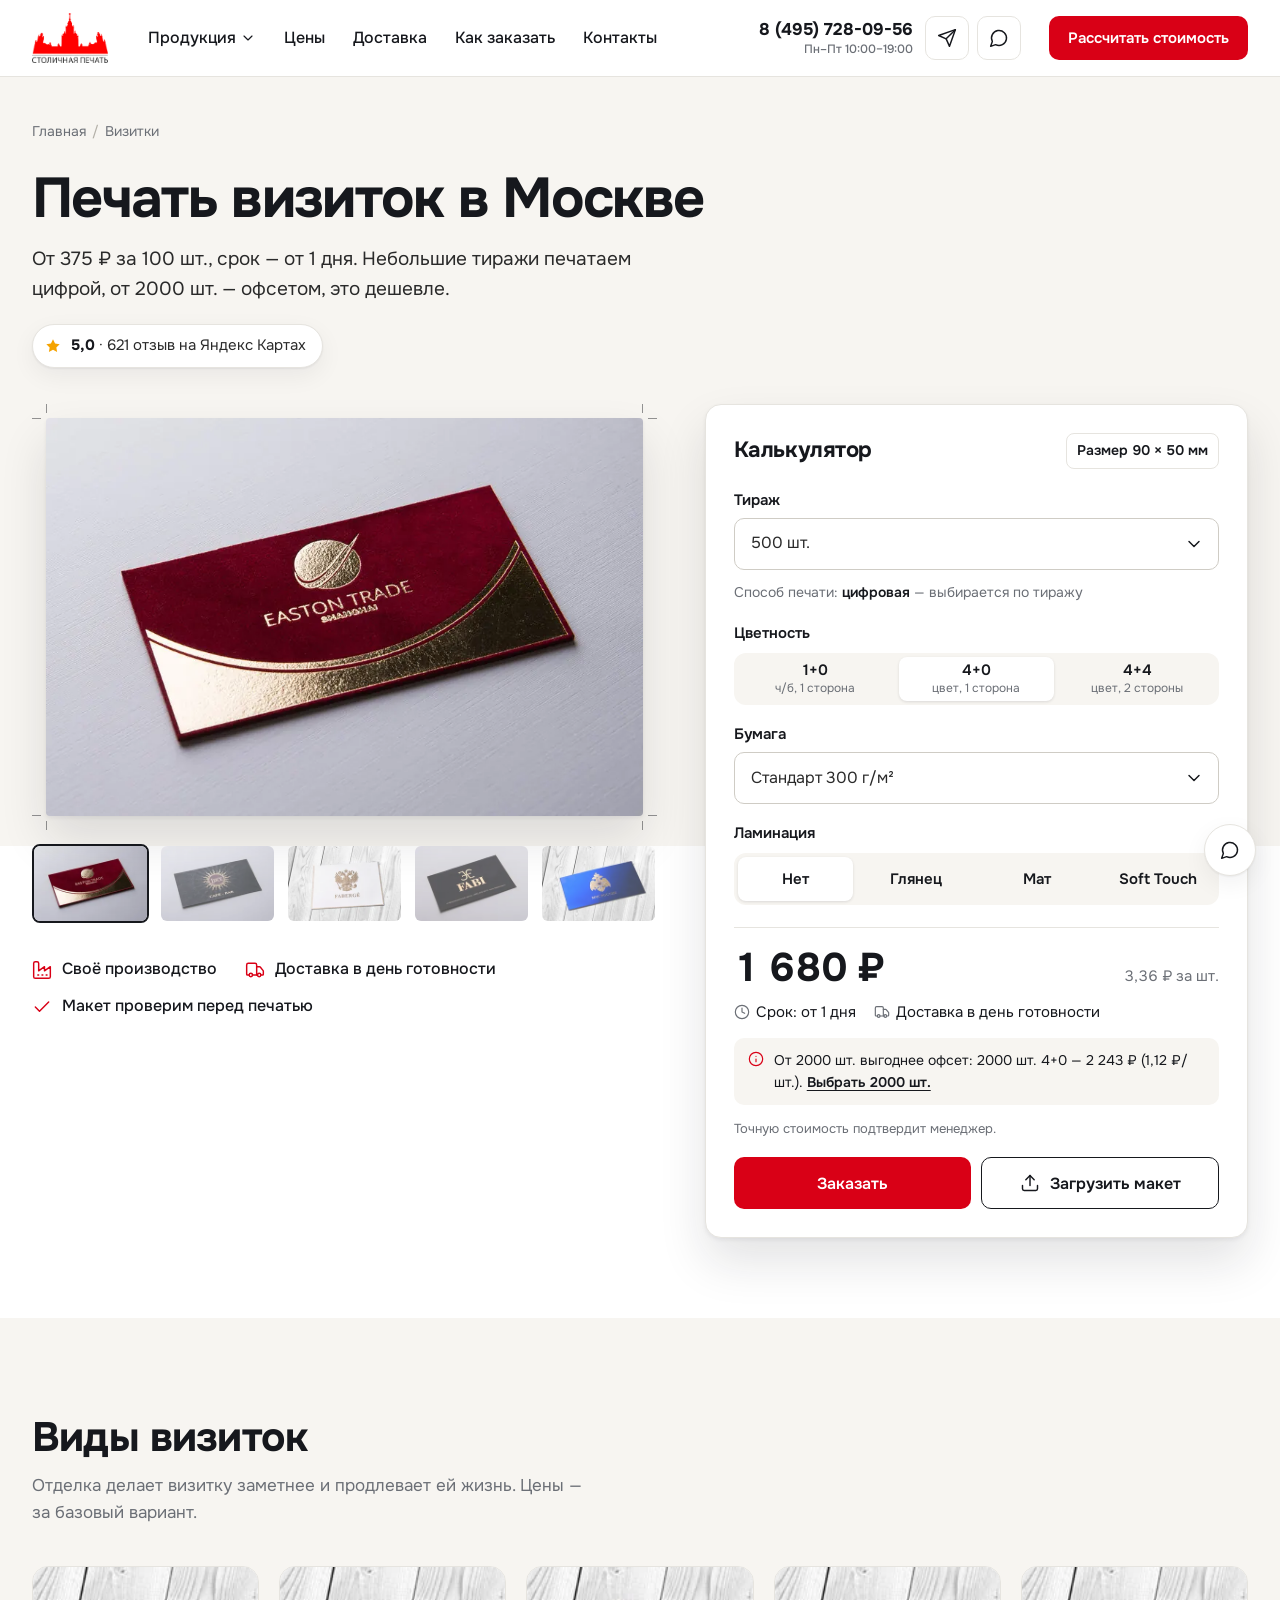
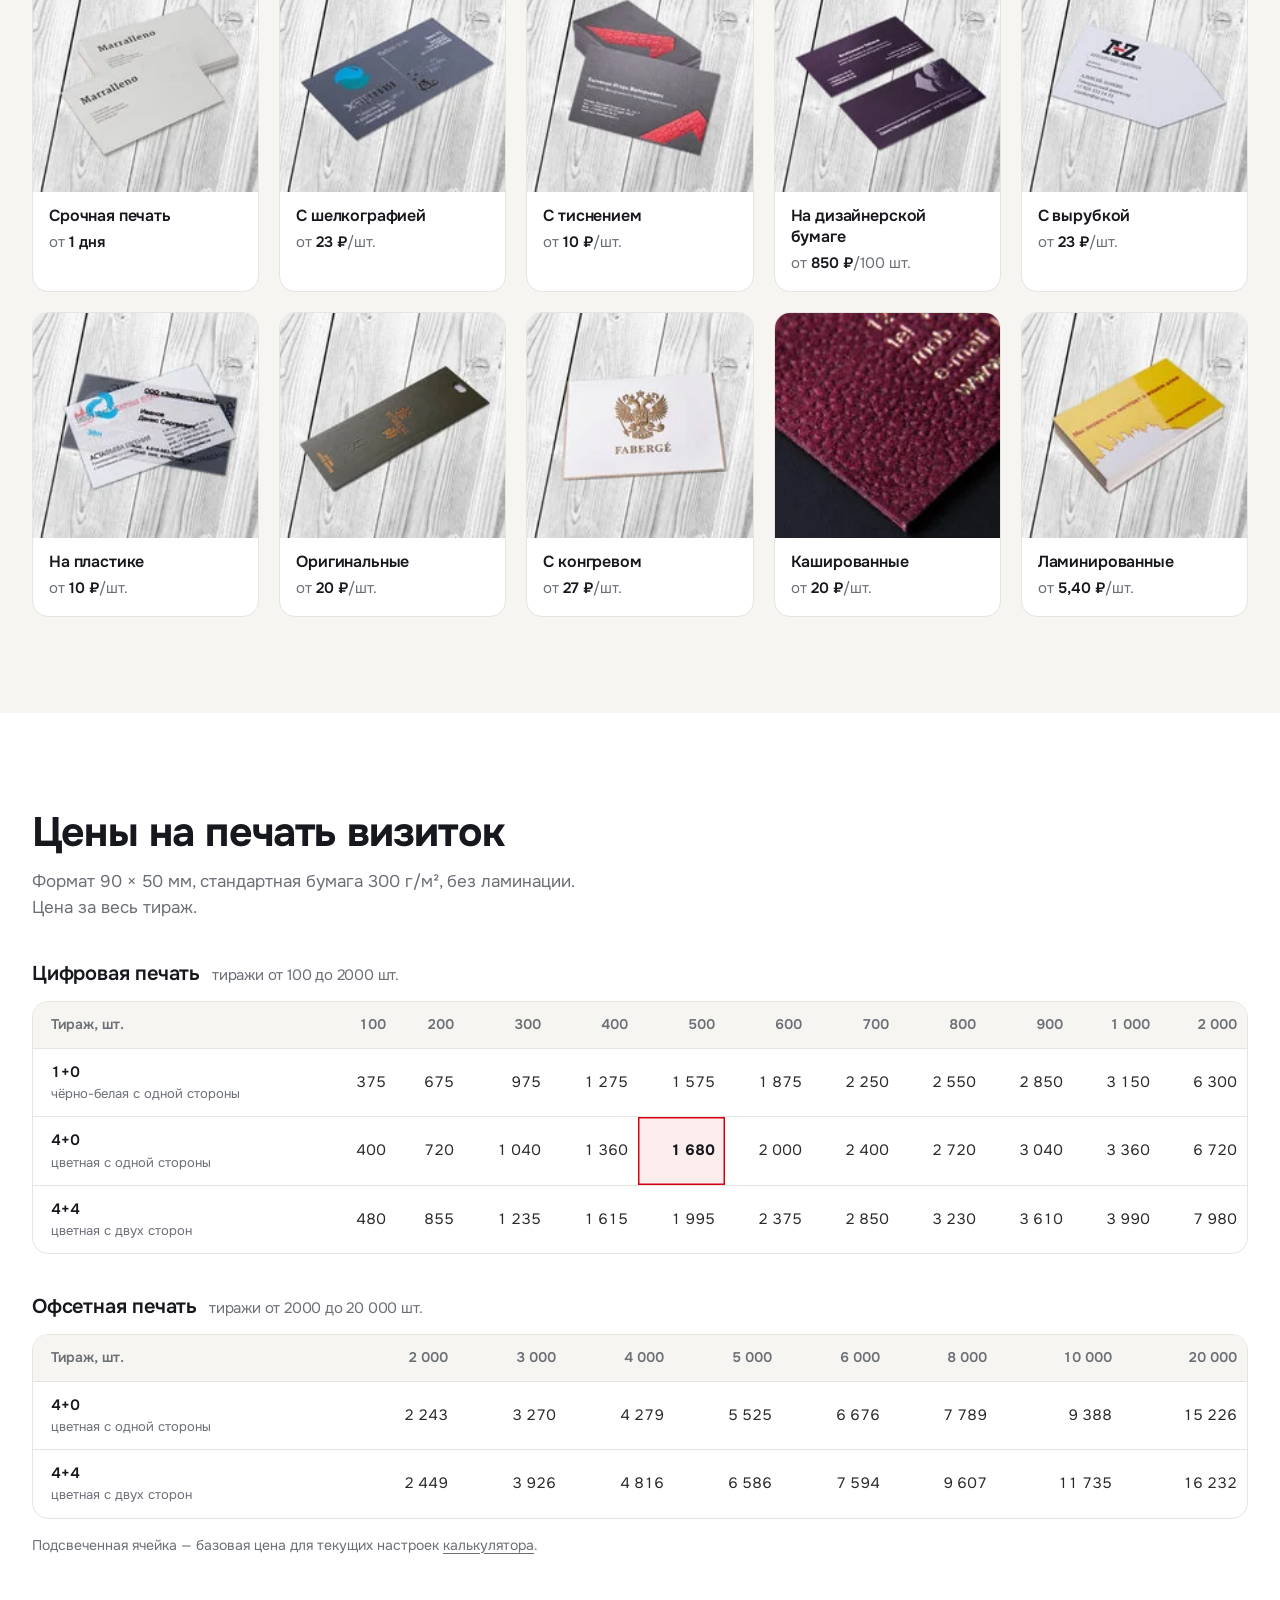
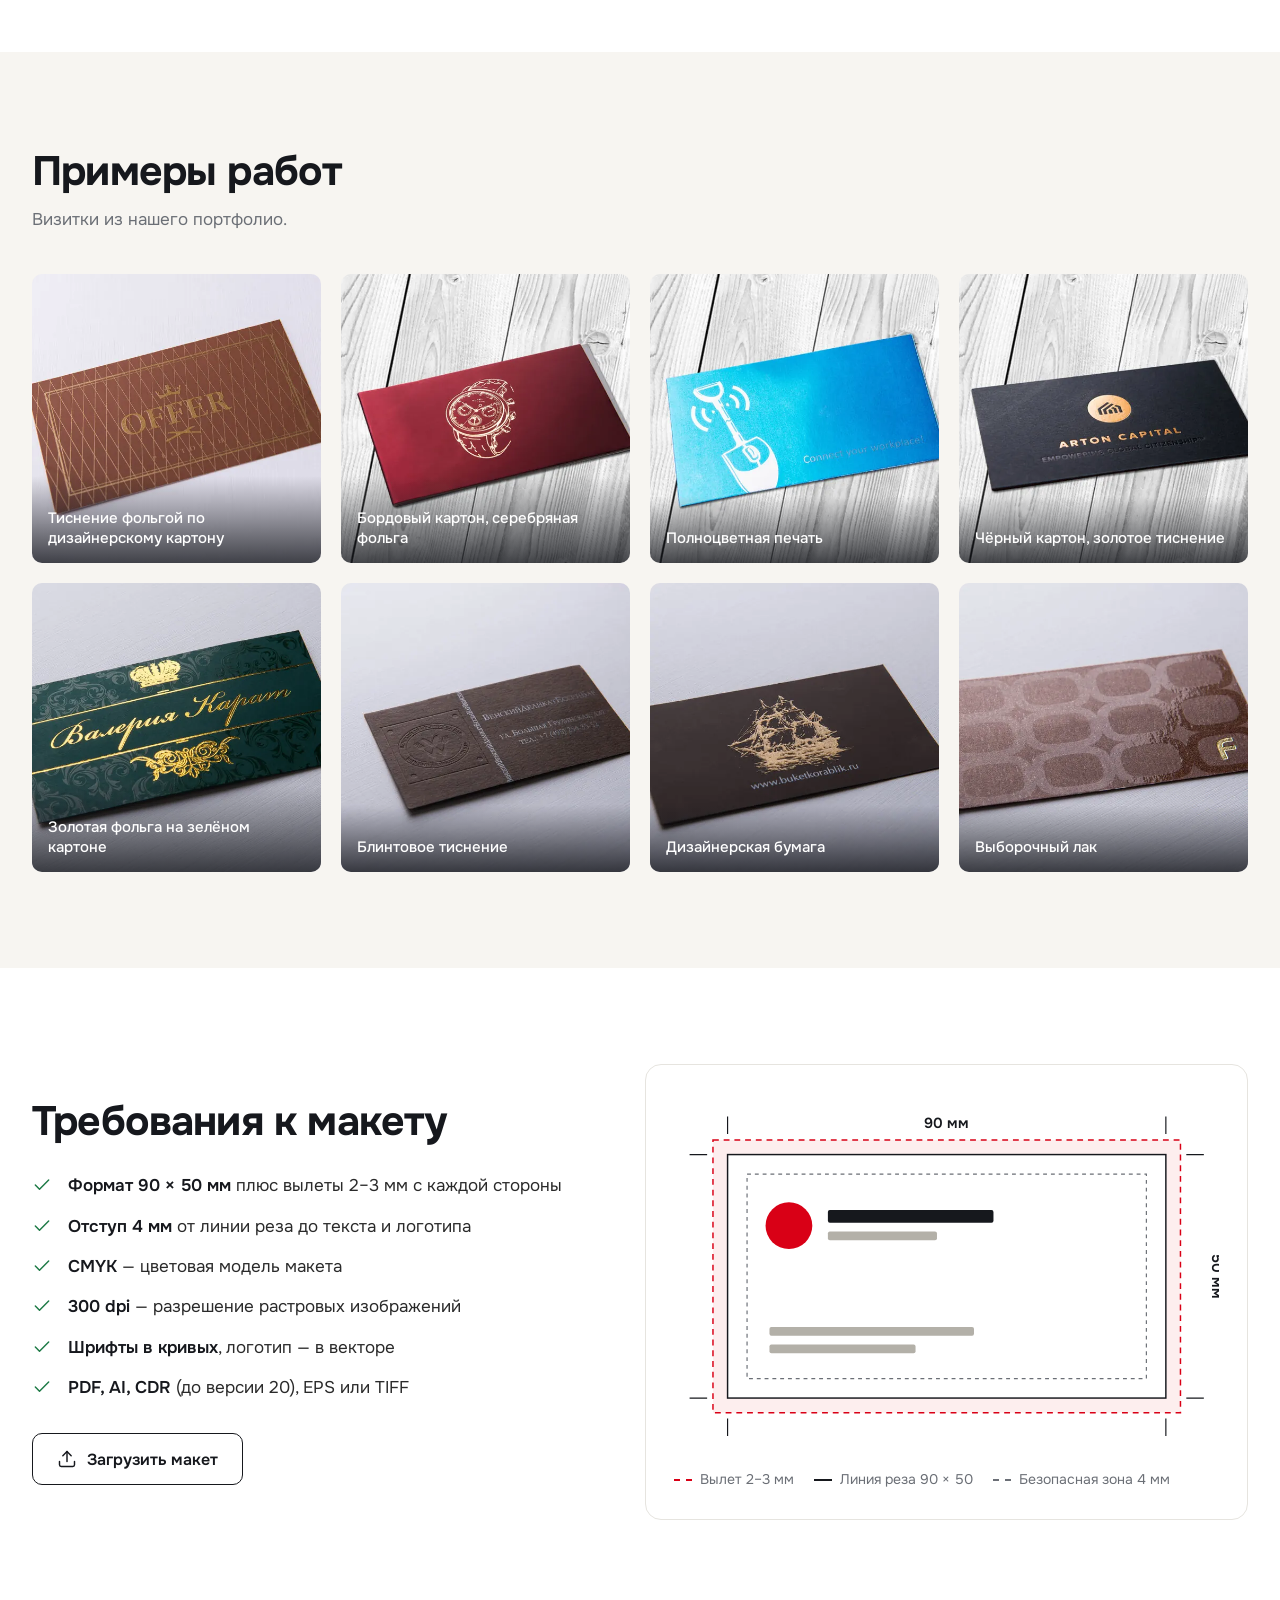
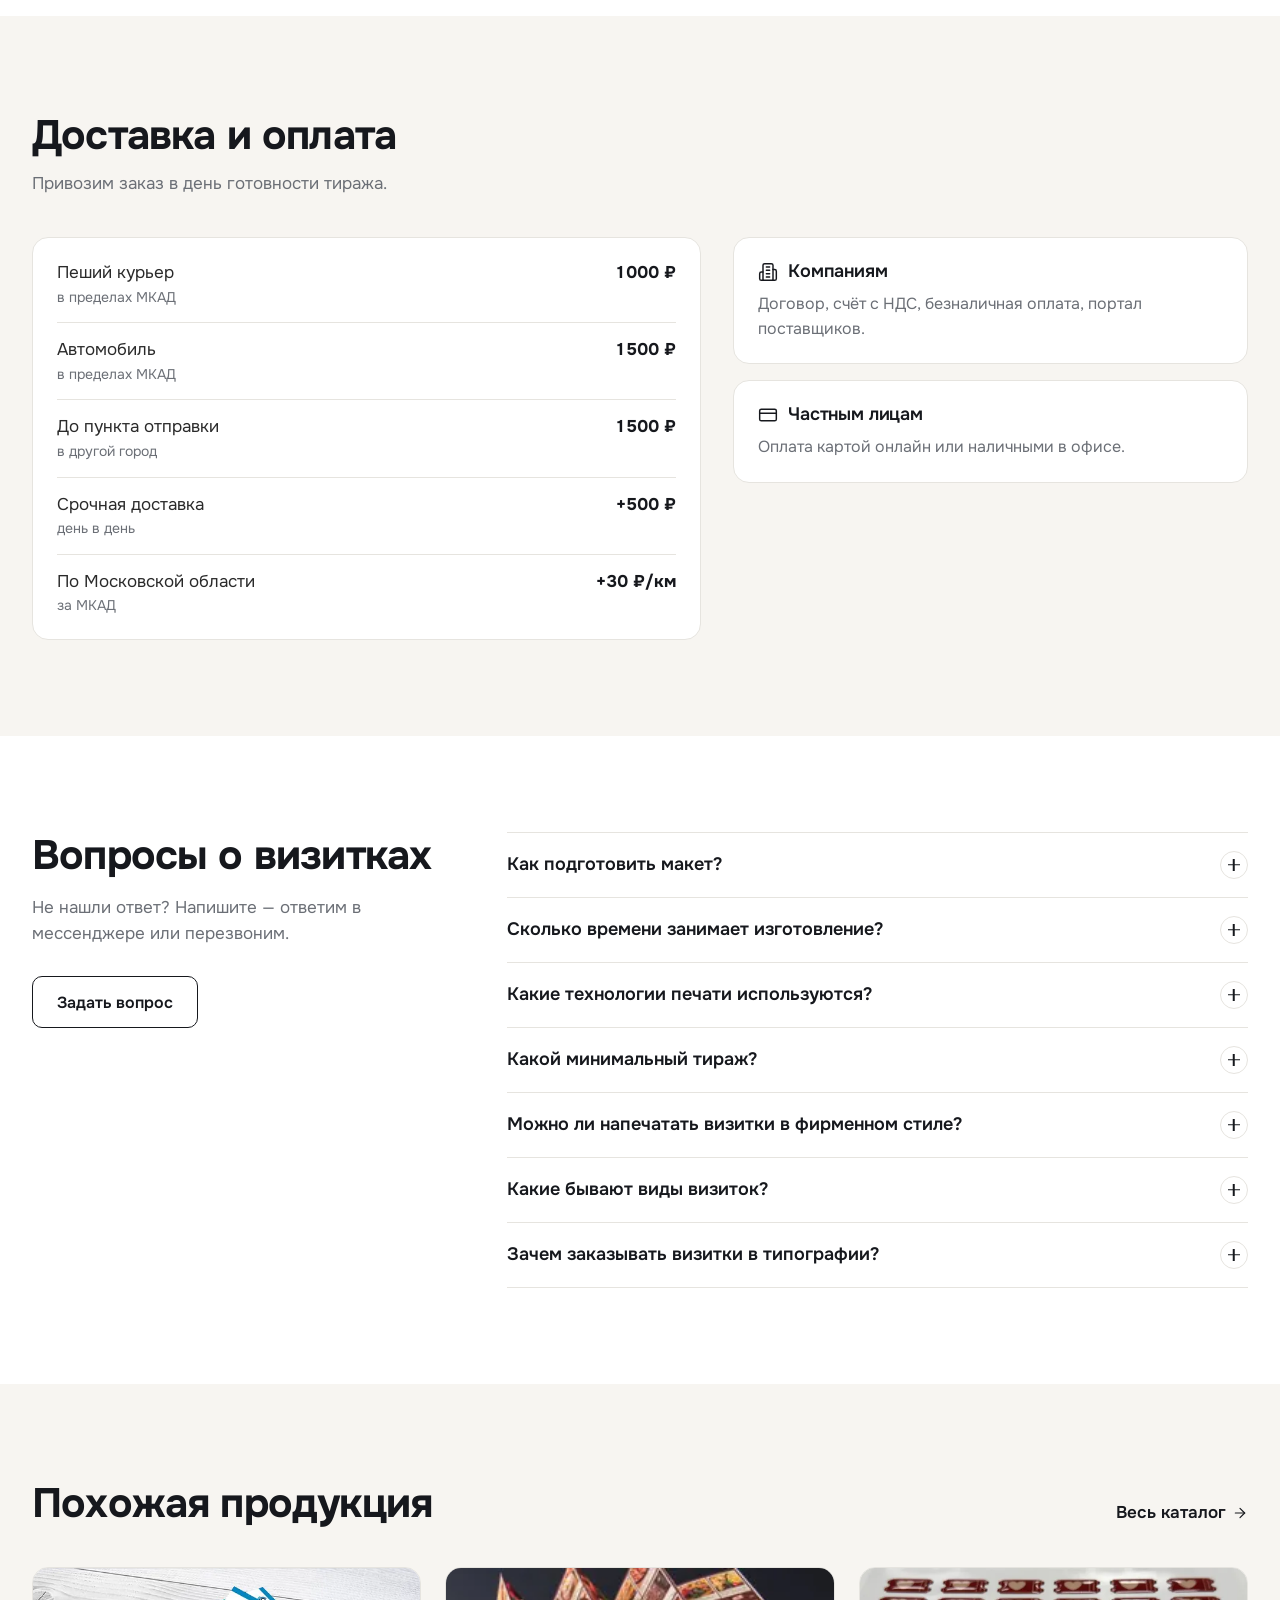
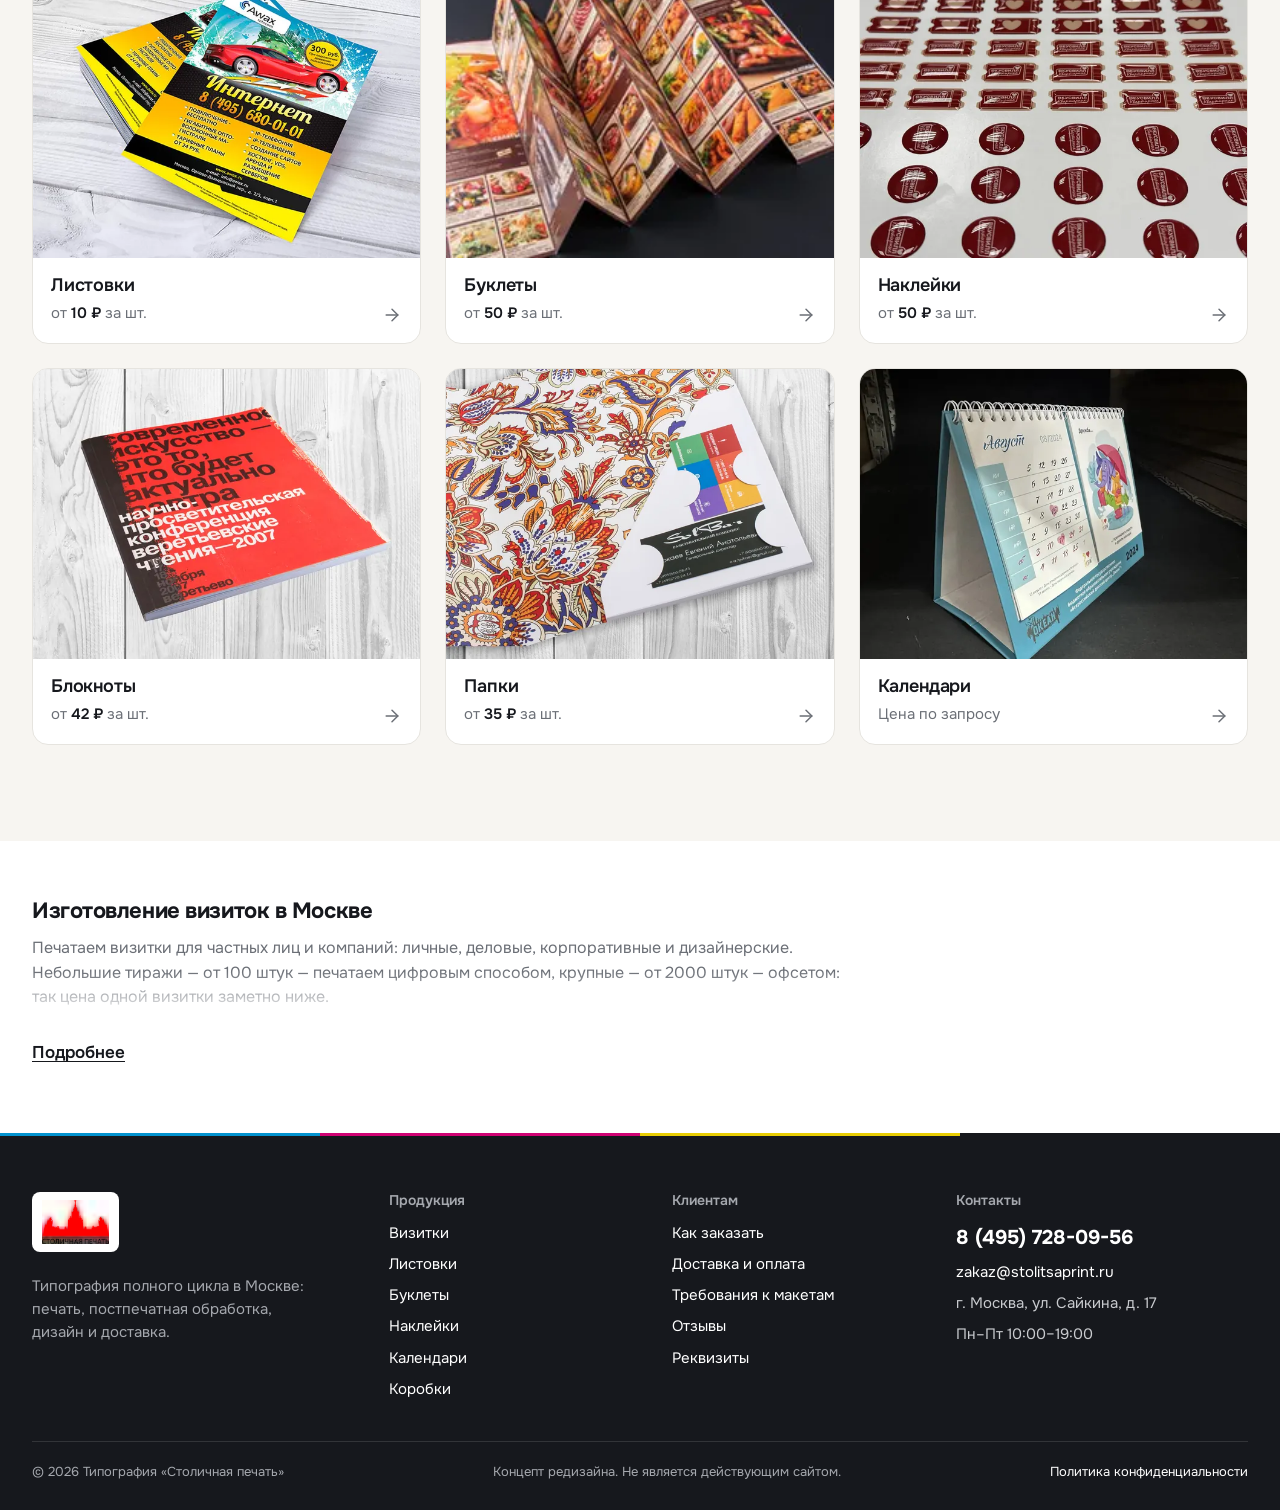
==== commit 938af75b: "Правки после ревью: H1 главной, шапка, карточки, отзывы, появление блоков - Главная: H1 и title под " ====
--- a/vizitki/index.html
+++ b/vizitki/index.html
@@ -16,7 +16,7 @@
   <link rel="preconnect" href="https://fonts.googleapis.com">
   <link rel="preconnect" href="https://fonts.gstatic.com" crossorigin>
   <link rel="stylesheet" href="https://fonts.googleapis.com/css2?family=Onest:wght@400;500;600;700&display=swap">
-  <link rel="preload" as="image" href="../assets/img/vizitki/hero-1.webp" fetchpriority="high">
+  <link rel="preload" as="image" href="../assets/img/vizitki/hero-1.webp" fetchpriority="high" media="(min-width: 1024px)">
   <link rel="stylesheet" href="../assets/css/styles.css">
   <script>document.documentElement.classList.add('js');</script>
   <script src="../assets/js/main.js" defer></script>
@@ -102,12 +102,12 @@
       <a class="nav__link" href="../#contacts">Контакты</a>
     </nav>
     <div class="header__contacts">
-      <a class="header__phone" href="tel:+74957280956">8 (495) 728-09-56</a>
+      <div class="header__phone-wrap"><a class="header__phone" href="tel:+74957280956">8 (495) 728-09-56</a><span class="header__hours">Пн–Пт 10:00–19:00</span></div>
       <a class="icon-btn icon-btn--call" href="tel:+74957280956" aria-label="Позвонить: 8 (495) 728-09-56"><svg class="i" aria-hidden="true"><use href="#i-phone"/></svg></a>
-      <a class="icon-btn" href="https://t.me/Stolitsaprint" target="_blank" rel="noopener" aria-label="Написать в Telegram"><svg class="i" aria-hidden="true"><use href="#i-send"/></svg></a>
-      <a class="icon-btn" href="https://max.ru/u/f9LHodD0cOImZH7Z6fxQsS6uw_I-IrdhSO24rC0mJl4U2F6npe6dw1zh8OI" target="_blank" rel="noopener" aria-label="Написать в MAX"><span class="icon-btn__txt" aria-hidden="true">MAX</span></a>
-    </div>
-    <a class="btn btn--primary btn--sm header__cta" href="#calc-card">Рассчитать заказ</a>
+      <a class="icon-btn" href="https://t.me/Stolitsaprint" target="_blank" rel="noopener" aria-label="Написать в Telegram" title="Telegram"><svg class="i" aria-hidden="true"><use href="#i-send"/></svg></a>
+      <a class="icon-btn" href="https://max.ru/u/f9LHodD0cOImZH7Z6fxQsS6uw_I-IrdhSO24rC0mJl4U2F6npe6dw1zh8OI" target="_blank" rel="noopener" aria-label="Написать в MAX" title="MAX"><svg class="i" aria-hidden="true"><use href="#i-msg"/></svg></a>
+    </div>
+    <a class="btn btn--primary btn--sm header__cta" href="#calc-card">Рассчитать стоимость</a>
     <button class="icon-btn burger" id="burger" type="button" aria-expanded="false" aria-controls="mnav" aria-label="Открыть меню"><svg class="i" aria-hidden="true"><use href="#i-menu"/></svg></button>
   </div>
 
@@ -195,9 +195,9 @@
     </ul>
     <div class="mnav__foot">
       <a class="header__phone" href="tel:+74957280956">8 (495) 728-09-56</a>
-      <a class="btn btn--primary btn--block" href="#calc-card">Рассчитать заказ</a>
+      <a class="btn btn--primary btn--block" href="#calc-card">Рассчитать стоимость</a>
       <a class="btn btn--secondary btn--block" href="https://t.me/Stolitsaprint" target="_blank" rel="noopener"><svg class="i" aria-hidden="true"><use href="#i-send"/></svg>Telegram</a>
-      <a class="btn btn--secondary btn--block" href="https://max.ru/u/f9LHodD0cOImZH7Z6fxQsS6uw_I-IrdhSO24rC0mJl4U2F6npe6dw1zh8OI" target="_blank" rel="noopener">MAX</a>
+      <a class="btn btn--secondary btn--block" href="https://max.ru/u/f9LHodD0cOImZH7Z6fxQsS6uw_I-IrdhSO24rC0mJl4U2F6npe6dw1zh8OI" target="_blank" rel="noopener"><svg class="i" aria-hidden="true"><use href="#i-msg"/></svg>MAX</a>
     </div>
   </nav>
 </div>
@@ -213,10 +213,8 @@
         </ol>
       </nav>
       <div class="phero__head">
-        <div>
-          <h1 id="page-title">Печать визиток в&nbsp;Москве</h1>
-          <p class="phero__lead">От 375&nbsp;₽ за 100&nbsp;шт., срок — от&nbsp;1&nbsp;дня. Небольшие тиражи печатаем цифрой, от&nbsp;2000&nbsp;шт. — офсетом, это дешевле.</p>
-        </div>
+        <h1 id="page-title">Печать визиток в&nbsp;Москве</h1>
+        <p class="phero__lead">От 375&nbsp;₽ за 100&nbsp;шт., срок — от&nbsp;1&nbsp;дня. Небольшие тиражи печатаем цифрой, от&nbsp;2000&nbsp;шт. — офсетом, это дешевле.</p>
         <a class="rating-badge" href="https://yandex.ru/maps/org/stolichnaya_pechat/109474708902/" target="_blank" rel="noopener">
           <span class="stars" aria-hidden="true"><svg class="i"><use href="#i-star"/></svg></span>
           <span><strong>5,0</strong> · 621 отзыв на Яндекс Картах</span>
@@ -229,11 +227,11 @@
             <img id="pgal-main" src="../assets/img/vizitki/hero-1.webp" width="817" height="544" alt="Визитка на бордовом картоне с тиснением золотой фольгой" fetchpriority="high" decoding="async">
           </div>
           <ul class="pgal__thumbs" aria-label="Другие фото">
-            <li><button class="pgal__thumb" type="button" aria-pressed="true" data-src="../assets/img/vizitki/hero-1.webp" data-alt="Визитка на бордовом картоне с тиснением золотой фольгой"><img src="../assets/img/vizitki/thumb-1.webp" width="240" height="160" alt="Фото 1: визитка с тиснением фольгой" loading="lazy"></button></li>
-            <li><button class="pgal__thumb" type="button" aria-pressed="false" data-src="../assets/img/vizitki/hero-2.webp" data-alt="Чёрная визитка кафе-бара с тиснением фольгой"><img src="../assets/img/vizitki/thumb-2.webp" width="240" height="160" alt="Фото 2: чёрная визитка с тиснением" loading="lazy"></button></li>
-            <li><button class="pgal__thumb" type="button" aria-pressed="false" data-src="../assets/img/vizitki/hero-3.webp" data-alt="Белая визитка с конгревным гербом"><img src="../assets/img/vizitki/thumb-3.webp" width="240" height="160" alt="Фото 3: визитка с конгревом" loading="lazy"></button></li>
-            <li><button class="pgal__thumb" type="button" aria-pressed="false" data-src="../assets/img/vizitki/hero-4.webp" data-alt="Чёрная визитка с золотым логотипом"><img src="../assets/img/vizitki/thumb-4.webp" width="240" height="160" alt="Фото 4: чёрная визитка с золотым логотипом" loading="lazy"></button></li>
-            <li><button class="pgal__thumb" type="button" aria-pressed="false" data-src="../assets/img/vizitki/hero-5.webp" data-alt="Синяя визитка с тиснением герба МЧС России"><img src="../assets/img/vizitki/thumb-5.webp" width="240" height="160" alt="Фото 5: визитка МЧС России" loading="lazy"></button></li>
+            <li><button class="pgal__thumb" type="button" aria-pressed="true" data-src="../assets/img/vizitki/hero-1.webp" data-alt="Визитка на бордовом картоне с тиснением золотой фольгой"><img decoding="async" src="../assets/img/vizitki/thumb-1.webp" width="240" height="160" alt="Фото 1: визитка с тиснением фольгой"></button></li>
+            <li><button class="pgal__thumb" type="button" aria-pressed="false" data-src="../assets/img/vizitki/hero-2.webp" data-alt="Чёрная визитка кафе-бара с тиснением фольгой"><img decoding="async" src="../assets/img/vizitki/thumb-2.webp" width="240" height="160" alt="Фото 2: чёрная визитка с тиснением"></button></li>
+            <li><button class="pgal__thumb" type="button" aria-pressed="false" data-src="../assets/img/vizitki/hero-3.webp" data-alt="Белая визитка с конгревным гербом"><img decoding="async" src="../assets/img/vizitki/thumb-3.webp" width="240" height="160" alt="Фото 3: визитка с конгревом"></button></li>
+            <li><button class="pgal__thumb" type="button" aria-pressed="false" data-src="../assets/img/vizitki/hero-4.webp" data-alt="Чёрная визитка с золотым логотипом"><img decoding="async" src="../assets/img/vizitki/thumb-4.webp" width="240" height="160" alt="Фото 4: чёрная визитка с золотым логотипом"></button></li>
+            <li><button class="pgal__thumb" type="button" aria-pressed="false" data-src="../assets/img/vizitki/hero-5.webp" data-alt="Синяя визитка с тиснением герба МЧС России"><img decoding="async" src="../assets/img/vizitki/thumb-5.webp" width="240" height="160" alt="Фото 5: визитка МЧС России"></button></li>
           </ul>
           <ul class="facts pgal__facts">
             <li><svg class="i" aria-hidden="true"><use href="#i-factory"/></svg>Своё производство</li>
@@ -250,7 +248,7 @@
           <form class="calc__form" id="calc" aria-label="Расчёт стоимости визиток">
             <div class="field">
               <label for="calc-run">Тираж</label>
-              <select class="input select" id="calc-run" name="run"></select>
+              <select class="input select" id="calc-run" name="run"><optgroup label="Цифровая печать"><option value="100">100 шт.</option><option value="200">200 шт.</option><option value="300">300 шт.</option><option value="400">400 шт.</option><option value="500" selected>500 шт.</option><option value="600">600 шт.</option><option value="700">700 шт.</option><option value="800">800 шт.</option><option value="900">900 шт.</option><option value="1000">1&nbsp;000 шт.</option></optgroup><optgroup label="Офсетная печать"><option value="2000">2&nbsp;000 шт.</option><option value="3000">3&nbsp;000 шт.</option><option value="4000">4&nbsp;000 шт.</option><option value="5000">5&nbsp;000 шт.</option><option value="6000">6&nbsp;000 шт.</option><option value="8000">8&nbsp;000 шт.</option><option value="10000">10&nbsp;000 шт.</option><option value="20000">20&nbsp;000 шт.</option></optgroup></select>
               <p class="calc__method" id="calc-method">Способ печати: <b>цифровая</b> — выбирается по тиражу</p>
             </div>
             <fieldset>
@@ -311,16 +309,16 @@
         </div>
       </div>
       <ul class="types">
-        <li class="type reveal"><img src="../assets/img/vizitki/type-01.webp" width="170" height="170" alt="Срочные визитки — пример работы" loading="lazy"><div class="type__body"><h3 class="type__name"><a href="#" data-stub>Срочная печать</a></h3><p class="type__price">от <strong>1 дня</strong></p></div></li>
-        <li class="type reveal"><img src="../assets/img/vizitki/type-02.webp" width="170" height="170" alt="Визитки с шелкографией — пример работы" loading="lazy"><div class="type__body"><h3 class="type__name"><a href="#" data-stub>С шелкографией</a></h3><p class="type__price">от <strong>23&nbsp;₽</strong>/шт.</p></div></li>
-        <li class="type reveal"><img src="../assets/img/vizitki/type-03.webp" width="170" height="170" alt="Визитки с тиснением — пример работы" loading="lazy"><div class="type__body"><h3 class="type__name"><a href="#" data-stub>С тиснением</a></h3><p class="type__price">от <strong>10&nbsp;₽</strong>/шт.</p></div></li>
-        <li class="type reveal"><img src="../assets/img/vizitki/type-04.webp" width="170" height="170" alt="Визитки на дизайнерской бумаге — пример работы" loading="lazy"><div class="type__body"><h3 class="type__name"><a href="#" data-stub>На дизайнерской бумаге</a></h3><p class="type__price">от <strong>850&nbsp;₽</strong>/100&nbsp;шт.</p></div></li>
-        <li class="type reveal"><img src="../assets/img/vizitki/type-05.webp" width="170" height="170" alt="Визитки с фигурной вырубкой — пример работы" loading="lazy"><div class="type__body"><h3 class="type__name"><a href="#" data-stub>С вырубкой</a></h3><p class="type__price">от <strong>23&nbsp;₽</strong>/шт.</p></div></li>
-        <li class="type reveal"><img src="../assets/img/vizitki/type-06.webp" width="170" height="170" alt="Пластиковые визитки — пример работы" loading="lazy"><div class="type__body"><h3 class="type__name"><a href="#" data-stub>На пластике</a></h3><p class="type__price">от <strong>10&nbsp;₽</strong>/шт.</p></div></li>
-        <li class="type reveal"><img src="../assets/img/vizitki/type-07.webp" width="170" height="170" alt="Оригинальные визитки — пример работы" loading="lazy"><div class="type__body"><h3 class="type__name"><a href="#" data-stub>Оригинальные</a></h3><p class="type__price">от <strong>20&nbsp;₽</strong>/шт.</p></div></li>
-        <li class="type reveal"><img src="../assets/img/vizitki/type-08.webp" width="170" height="170" alt="Визитки с конгревом — пример работы" loading="lazy"><div class="type__body"><h3 class="type__name"><a href="#" data-stub>С конгревом</a></h3><p class="type__price">от <strong>27&nbsp;₽</strong>/шт.</p></div></li>
-        <li class="type reveal"><img src="../assets/img/vizitki/type-09.webp" width="170" height="170" alt="Кашированные визитки — пример работы" loading="lazy"><div class="type__body"><h3 class="type__name"><a href="#" data-stub>Кашированные</a></h3><p class="type__price">от <strong>20&nbsp;₽</strong>/шт.</p></div></li>
-        <li class="type reveal"><img src="../assets/img/vizitki/type-10.webp" width="170" height="170" alt="Ламинированные визитки — пример работы" loading="lazy"><div class="type__body"><h3 class="type__name"><a href="#" data-stub>Ламинированные</a></h3><p class="type__price">от <strong>5,40&nbsp;₽</strong>/шт.</p></div></li>
+        <li class="type"><img decoding="async" src="../assets/img/vizitki/type-01.webp" width="170" height="170" alt="Срочные визитки — пример работы"><div class="type__body"><h3 class="type__name"><a href="#" data-stub>Срочная печать</a></h3><p class="type__price">от <strong>1 дня</strong></p></div></li>
+        <li class="type"><img decoding="async" src="../assets/img/vizitki/type-02.webp" width="170" height="170" alt="Визитки с шелкографией — пример работы"><div class="type__body"><h3 class="type__name"><a href="#" data-stub>С шелкографией</a></h3><p class="type__price">от <strong>23&nbsp;₽</strong>/шт.</p></div></li>
+        <li class="type"><img decoding="async" src="../assets/img/vizitki/type-03.webp" width="170" height="170" alt="Визитки с тиснением — пример работы"><div class="type__body"><h3 class="type__name"><a href="#" data-stub>С тиснением</a></h3><p class="type__price">от <strong>10&nbsp;₽</strong>/шт.</p></div></li>
+        <li class="type"><img decoding="async" src="../assets/img/vizitki/type-04.webp" width="170" height="170" alt="Визитки на дизайнерской бумаге — пример работы"><div class="type__body"><h3 class="type__name"><a href="#" data-stub>На дизайнерской бумаге</a></h3><p class="type__price">от <strong>850&nbsp;₽</strong>/100&nbsp;шт.</p></div></li>
+        <li class="type"><img decoding="async" src="../assets/img/vizitki/type-05.webp" width="170" height="170" alt="Визитки с фигурной вырубкой — пример работы"><div class="type__body"><h3 class="type__name"><a href="#" data-stub>С вырубкой</a></h3><p class="type__price">от <strong>23&nbsp;₽</strong>/шт.</p></div></li>
+        <li class="type"><img decoding="async" src="../assets/img/vizitki/type-06.webp" width="170" height="170" alt="Пластиковые визитки — пример работы"><div class="type__body"><h3 class="type__name"><a href="#" data-stub>На пластике</a></h3><p class="type__price">от <strong>10&nbsp;₽</strong>/шт.</p></div></li>
+        <li class="type"><img decoding="async" src="../assets/img/vizitki/type-07.webp" width="170" height="170" alt="Оригинальные визитки — пример работы"><div class="type__body"><h3 class="type__name"><a href="#" data-stub>Оригинальные</a></h3><p class="type__price">от <strong>20&nbsp;₽</strong>/шт.</p></div></li>
+        <li class="type"><img decoding="async" src="../assets/img/vizitki/type-08.webp" width="170" height="170" alt="Визитки с конгревом — пример работы"><div class="type__body"><h3 class="type__name"><a href="#" data-stub>С конгревом</a></h3><p class="type__price">от <strong>27&nbsp;₽</strong>/шт.</p></div></li>
+        <li class="type"><img decoding="async" src="../assets/img/vizitki/type-09.webp" width="170" height="170" alt="Кашированные визитки — пример работы"><div class="type__body"><h3 class="type__name"><a href="#" data-stub>Кашированные</a></h3><p class="type__price">от <strong>20&nbsp;₽</strong>/шт.</p></div></li>
+        <li class="type"><img decoding="async" src="../assets/img/vizitki/type-10.webp" width="170" height="170" alt="Ламинированные визитки — пример работы"><div class="type__body"><h3 class="type__name"><a href="#" data-stub>Ламинированные</a></h3><p class="type__price">от <strong>5,40&nbsp;₽</strong>/шт.</p></div></li>
       </ul>
     </div>
   </section>
@@ -344,11 +342,11 @@
       <div class="pcards" id="pcards" aria-live="polite"></div>
       <div class="price-block">
         <h3>Цифровая печать <small>тиражи от 100 до 2000 шт.</small></h3>
-        <div class="table-wrap" id="ptable-digital"></div>
+        <div class="table-wrap" id="ptable-digital"><table class="ptable"><caption class="visually-hidden">Цифровая печать, визитки 90 × 50 мм, цена за тираж в рублях</caption><thead><tr><th scope="col">Тираж, шт.</th><th scope="col">100</th><th scope="col">200</th><th scope="col">300</th><th scope="col">400</th><th scope="col">500</th><th scope="col">600</th><th scope="col">700</th><th scope="col">800</th><th scope="col">900</th><th scope="col">1&nbsp;000</th><th scope="col">2&nbsp;000</th></tr></thead><tbody><tr><th scope="row">1+0<small>чёрно-белая с одной стороны</small></th><td data-method="digital" data-color="1+0" data-run="100">375</td><td data-method="digital" data-color="1+0" data-run="200">675</td><td data-method="digital" data-color="1+0" data-run="300">975</td><td data-method="digital" data-color="1+0" data-run="400">1&nbsp;275</td><td data-method="digital" data-color="1+0" data-run="500">1&nbsp;575</td><td data-method="digital" data-color="1+0" data-run="600">1&nbsp;875</td><td data-method="digital" data-color="1+0" data-run="700">2&nbsp;250</td><td data-method="digital" data-color="1+0" data-run="800">2&nbsp;550</td><td data-method="digital" data-color="1+0" data-run="900">2&nbsp;850</td><td data-method="digital" data-color="1+0" data-run="1000">3&nbsp;150</td><td data-method="digital" data-color="1+0" data-run="2000">6&nbsp;300</td></tr><tr><th scope="row">4+0<small>цветная с одной стороны</small></th><td data-method="digital" data-color="4+0" data-run="100">400</td><td data-method="digital" data-color="4+0" data-run="200">720</td><td data-method="digital" data-color="4+0" data-run="300">1&nbsp;040</td><td data-method="digital" data-color="4+0" data-run="400">1&nbsp;360</td><td data-method="digital" data-color="4+0" data-run="500">1&nbsp;680</td><td data-method="digital" data-color="4+0" data-run="600">2&nbsp;000</td><td data-method="digital" data-color="4+0" data-run="700">2&nbsp;400</td><td data-method="digital" data-color="4+0" data-run="800">2&nbsp;720</td><td data-method="digital" data-color="4+0" data-run="900">3&nbsp;040</td><td data-method="digital" data-color="4+0" data-run="1000">3&nbsp;360</td><td data-method="digital" data-color="4+0" data-run="2000">6&nbsp;720</td></tr><tr><th scope="row">4+4<small>цветная с двух сторон</small></th><td data-method="digital" data-color="4+4" data-run="100">480</td><td data-method="digital" data-color="4+4" data-run="200">855</td><td data-method="digital" data-color="4+4" data-run="300">1&nbsp;235</td><td data-method="digital" data-color="4+4" data-run="400">1&nbsp;615</td><td data-method="digital" data-color="4+4" data-run="500">1&nbsp;995</td><td data-method="digital" data-color="4+4" data-run="600">2&nbsp;375</td><td data-method="digital" data-color="4+4" data-run="700">2&nbsp;850</td><td data-method="digital" data-color="4+4" data-run="800">3&nbsp;230</td><td data-method="digital" data-color="4+4" data-run="900">3&nbsp;610</td><td data-method="digital" data-color="4+4" data-run="1000">3&nbsp;990</td><td data-method="digital" data-color="4+4" data-run="2000">7&nbsp;980</td></tr></tbody></table></div>
       </div>
       <div class="price-block">
         <h3>Офсетная печать <small>тиражи от 2000 до 20 000 шт.</small></h3>
-        <div class="table-wrap" id="ptable-offset"></div>
+        <div class="table-wrap" id="ptable-offset"><table class="ptable"><caption class="visually-hidden">Офсетная печать, визитки 90 × 50 мм, цена за тираж в рублях</caption><thead><tr><th scope="col">Тираж, шт.</th><th scope="col">2&nbsp;000</th><th scope="col">3&nbsp;000</th><th scope="col">4&nbsp;000</th><th scope="col">5&nbsp;000</th><th scope="col">6&nbsp;000</th><th scope="col">8&nbsp;000</th><th scope="col">10&nbsp;000</th><th scope="col">20&nbsp;000</th></tr></thead><tbody><tr><th scope="row">4+0<small>цветная с одной стороны</small></th><td data-method="offset" data-color="4+0" data-run="2000">2&nbsp;243</td><td data-method="offset" data-color="4+0" data-run="3000">3&nbsp;270</td><td data-method="offset" data-color="4+0" data-run="4000">4&nbsp;279</td><td data-method="offset" data-color="4+0" data-run="5000">5&nbsp;525</td><td data-method="offset" data-color="4+0" data-run="6000">6&nbsp;676</td><td data-method="offset" data-color="4+0" data-run="8000">7&nbsp;789</td><td data-method="offset" data-color="4+0" data-run="10000">9&nbsp;388</td><td data-method="offset" data-color="4+0" data-run="20000">15&nbsp;226</td></tr><tr><th scope="row">4+4<small>цветная с двух сторон</small></th><td data-method="offset" data-color="4+4" data-run="2000">2&nbsp;449</td><td data-method="offset" data-color="4+4" data-run="3000">3&nbsp;926</td><td data-method="offset" data-color="4+4" data-run="4000">4&nbsp;816</td><td data-method="offset" data-color="4+4" data-run="5000">6&nbsp;586</td><td data-method="offset" data-color="4+4" data-run="6000">7&nbsp;594</td><td data-method="offset" data-color="4+4" data-run="8000">9&nbsp;607</td><td data-method="offset" data-color="4+4" data-run="10000">11&nbsp;735</td><td data-method="offset" data-color="4+4" data-run="20000">16&nbsp;232</td></tr></tbody></table></div>
       </div>
       <p class="price-note">Подсвеченная ячейка — базовая цена для текущих настроек <a href="#calc-card">калькулятора</a>.</p>
     </div>
@@ -364,14 +362,14 @@
         </div>
       </div>
       <ul class="gallery">
-        <li><figure class="gallery__item reveal"><img src="../assets/img/vizitki/work-1.webp" width="545" height="545" alt="Коричневая визитка с золотым орнаментом" loading="lazy" decoding="async"><figcaption>Тиснение фольгой по дизайнерскому картону</figcaption></figure></li>
-        <li><figure class="gallery__item reveal"><img src="../assets/img/vizitki/work-2.webp" width="545" height="545" alt="Бордовая визитка с серебряным рисунком часов" loading="lazy" decoding="async"><figcaption>Бордовый картон, серебряная фольга</figcaption></figure></li>
-        <li><figure class="gallery__item reveal"><img src="../assets/img/vizitki/work-3.webp" width="545" height="545" alt="Голубая визитка с белым логотипом" loading="lazy" decoding="async"><figcaption>Полноцветная печать</figcaption></figure></li>
-        <li><figure class="gallery__item reveal"><img src="../assets/img/vizitki/work-4.webp" width="545" height="545" alt="Чёрная визитка Arton Capital с золотым логотипом" loading="lazy" decoding="async"><figcaption>Чёрный картон, золотое тиснение</figcaption></figure></li>
-        <li><figure class="gallery__item reveal"><img src="../assets/img/vizitki/work-5.webp" width="545" height="545" alt="Зелёная визитка с тиснением золотой фольгой" loading="lazy" decoding="async"><figcaption>Золотая фольга на зелёном картоне</figcaption></figure></li>
-        <li><figure class="gallery__item reveal"><img src="../assets/img/vizitki/work-6.webp" width="545" height="545" alt="Коричневая визитка с блинтовым тиснением" loading="lazy" decoding="async"><figcaption>Блинтовое тиснение</figcaption></figure></li>
-        <li><figure class="gallery__item reveal"><img src="../assets/img/vizitki/work-7.webp" width="545" height="545" alt="Тёмная визитка с рисунком корабля" loading="lazy" decoding="async"><figcaption>Дизайнерская бумага</figcaption></figure></li>
-        <li><figure class="gallery__item reveal"><img src="../assets/img/vizitki/work-8.webp" width="545" height="545" alt="Визитка с узором, выполненным выборочным лаком" loading="lazy" decoding="async"><figcaption>Выборочный лак</figcaption></figure></li>
+        <li><figure class="gallery__item"><img style="background:url([data-uri]) center/cover" src="../assets/img/vizitki/work-1.webp" width="545" height="545" alt="Коричневая визитка с золотым орнаментом" loading="lazy" decoding="async"><figcaption>Тиснение фольгой по дизайнерскому картону</figcaption></figure></li>
+        <li><figure class="gallery__item"><img style="background:url([data-uri]) center/cover" src="../assets/img/vizitki/work-2.webp" width="545" height="545" alt="Бордовая визитка с серебряным рисунком часов" loading="lazy" decoding="async"><figcaption>Бордовый картон, серебряная фольга</figcaption></figure></li>
+        <li><figure class="gallery__item"><img style="background:url([data-uri]) center/cover" src="../assets/img/vizitki/work-3.webp" width="545" height="545" alt="Голубая визитка с белым логотипом" loading="lazy" decoding="async"><figcaption>Полноцветная печать</figcaption></figure></li>
+        <li><figure class="gallery__item"><img style="background:url([data-uri]) center/cover" src="../assets/img/vizitki/work-4.webp" width="545" height="545" alt="Чёрная визитка Arton Capital с золотым логотипом" loading="lazy" decoding="async"><figcaption>Чёрный картон, золотое тиснение</figcaption></figure></li>
+        <li><figure class="gallery__item"><img style="background:url([data-uri]) center/cover" src="../assets/img/vizitki/work-5.webp" width="545" height="545" alt="Зелёная визитка с тиснением золотой фольгой" loading="lazy" decoding="async"><figcaption>Золотая фольга на зелёном картоне</figcaption></figure></li>
+        <li><figure class="gallery__item"><img style="background:url([data-uri]) center/cover" src="../assets/img/vizitki/work-6.webp" width="545" height="545" alt="Коричневая визитка с блинтовым тиснением" loading="lazy" decoding="async"><figcaption>Блинтовое тиснение</figcaption></figure></li>
+        <li><figure class="gallery__item"><img style="background:url([data-uri]) center/cover" src="../assets/img/vizitki/work-7.webp" width="545" height="545" alt="Тёмная визитка с рисунком корабля" loading="lazy" decoding="async"><figcaption>Дизайнерская бумага</figcaption></figure></li>
+        <li><figure class="gallery__item"><img style="background:url([data-uri]) center/cover" src="../assets/img/vizitki/work-8.webp" width="545" height="545" alt="Визитка с узором, выполненным выборочным лаком" loading="lazy" decoding="async"><figcaption>Выборочный лак</figcaption></figure></li>
       </ul>
     </div>
   </section>
@@ -497,29 +495,29 @@
         <a class="section-head__link" href="#" data-stub>Весь каталог <svg class="i i--sm" aria-hidden="true"><use href="#i-arrow-right"/></svg></a>
       </div>
       <ul class="products products--related">
-        <li class="product reveal">
-          <div class="product__img"><img src="../assets/img/products/listovki.webp" width="640" height="480" alt="Пачки цветных листовок" loading="lazy" decoding="async"></div>
+        <li class="product">
+          <div class="product__img"><img style="background:url([data-uri]) center/cover" src="../assets/img/products/listovki.webp" width="640" height="480" alt="Пачки цветных листовок" loading="lazy" decoding="async"></div>
           <div class="product__body"><div><h3 class="product__name"><a href="#" data-stub>Листовки</a></h3><p class="product__price">от <strong>10&nbsp;₽</strong> за шт.</p></div><svg class="i product__arrow" aria-hidden="true"><use href="#i-arrow-right"/></svg></div>
         </li>
-        <li class="product reveal">
-          <div class="product__img"><img src="../assets/img/products/buklety.webp" width="270" height="202" alt="Буклет-гармошка с меню ресторана" loading="lazy" decoding="async"></div>
+        <li class="product">
+          <div class="product__img"><img style="background:url([data-uri]) center/cover" src="../assets/img/products/buklety.webp" width="270" height="202" alt="Буклет-гармошка с меню ресторана" loading="lazy" decoding="async"></div>
           <div class="product__body"><div><h3 class="product__name"><a href="#" data-stub>Буклеты</a></h3><p class="product__price">от <strong>50&nbsp;₽</strong> за шт.</p></div><svg class="i product__arrow" aria-hidden="true"><use href="#i-arrow-right"/></svg></div>
         </li>
-        <li class="product reveal">
-          <div class="product__img"><img src="../assets/img/products/nakleyki.webp" width="640" height="480" alt="Лист наклеек-этикеток после вырубки" loading="lazy" decoding="async"></div>
+        <li class="product">
+          <div class="product__img"><img style="background:url([data-uri]) center/cover" src="../assets/img/products/nakleyki.webp" width="640" height="480" alt="Лист наклеек-этикеток после вырубки" loading="lazy" decoding="async"></div>
           <div class="product__body"><div><h3 class="product__name"><a href="#" data-stub>Наклейки</a></h3><p class="product__price">от <strong>50&nbsp;₽</strong> за шт.</p></div><svg class="i product__arrow" aria-hidden="true"><use href="#i-arrow-right"/></svg></div>
         </li>
-        <li class="product reveal">
-          <div class="product__img"><img src="../assets/img/products/bloknoty.webp" width="640" height="480" alt="Блокнот с красно-чёрной обложкой" loading="lazy" decoding="async"></div>
+        <li class="product">
+          <div class="product__img"><img style="background:url([data-uri]) center/cover" src="../assets/img/products/bloknoty.webp" width="640" height="480" alt="Блокнот с красно-чёрной обложкой" loading="lazy" decoding="async"></div>
           <div class="product__body"><div><h3 class="product__name"><a href="#" data-stub>Блокноты</a></h3><p class="product__price">от <strong>42&nbsp;₽</strong> за шт.</p></div><svg class="i product__arrow" aria-hidden="true"><use href="#i-arrow-right"/></svg></div>
         </li>
-        <li class="product reveal">
-          <div class="product__img"><img src="../assets/img/products/papki.webp" width="640" height="480" alt="Папка с фирменным орнаментом" loading="lazy" decoding="async"></div>
+        <li class="product">
+          <div class="product__img"><img style="background:url([data-uri]) center/cover" src="../assets/img/products/papki.webp" width="640" height="480" alt="Папка с фирменным орнаментом" loading="lazy" decoding="async"></div>
           <div class="product__body"><div><h3 class="product__name"><a href="#" data-stub>Папки</a></h3><p class="product__price">от <strong>35&nbsp;₽</strong> за шт.</p></div><svg class="i product__arrow" aria-hidden="true"><use href="#i-arrow-right"/></svg></div>
         </li>
-        <li class="product reveal">
-          <div class="product__img"><img src="../assets/img/products/kalendari.webp" width="640" height="480" alt="Настольный календарь-домик на пружине" loading="lazy" decoding="async"></div>
-          <div class="product__body"><div><h3 class="product__name"><a href="#" data-stub>Календари</a></h3></div><button class="product__calc" type="button" data-order data-product="календари">Рассчитать</button></div>
+        <li class="product">
+          <div class="product__img"><img style="background:url([data-uri]) center/cover" src="../assets/img/products/kalendari.webp" width="640" height="480" alt="Настольный календарь-домик на пружине" loading="lazy" decoding="async"></div>
+          <div class="product__body"><div><h3 class="product__name"><a href="#" data-stub>Календари</a></h3><p class="product__price product__price--request">Цена по запросу</p></div><svg class="i product__arrow" aria-hidden="true"><use href="#i-arrow-right"/></svg></div>
         </li>
       </ul>
     </div>
@@ -546,7 +544,7 @@
   <div class="container">
     <div class="footer__grid">
       <div class="footer__brand">
-        <a class="footer__logo" href="../" aria-label="Столичная печать — на главную"><img src="../assets/img/logo.png" width="189" height="125" alt="Столичная печать" loading="lazy"></a>
+        <a class="footer__logo" href="../" aria-label="Столичная печать — на главную"><img style="background:url([data-uri]) center/cover" src="../assets/img/logo.png" width="189" height="125" alt="Столичная печать" loading="lazy"></a>
         <p>Типография полного цикла в Москве: печать, постпечатная обработка, дизайн и доставка.</p>
       </div>
       <nav aria-labelledby="f-prod">
--- a/assets/css/styles.css
+++ b/assets/css/styles.css
@@ -43,7 +43,7 @@
 
 /* ---------- База ---------- */
 *, *::before, *::after { box-sizing: border-box; }
-html { -webkit-text-size-adjust: 100%; scroll-behavior: smooth; scroll-padding-top: calc(var(--header-h) + 16px); }
+html { overflow-x: hidden; -webkit-text-size-adjust: 100%; scroll-behavior: smooth; scroll-padding-top: calc(var(--header-h) + 16px); }
 body {
   margin: 0;
   font-family: var(--font);
@@ -177,7 +177,9 @@
 .nav__link .i { transition: transform .2s var(--ease); }
 .nav__link[aria-expanded="true"] .i { transform: rotate(180deg); }
 .header__contacts { display: flex; align-items: center; gap: 8px; }
-.header__phone { font-weight: 700; font-size: 17px; color: var(--graphite); text-decoration: none; white-space: nowrap; margin-right: 4px; }
+.header__phone-wrap { display: flex; flex-direction: column; align-items: flex-end; line-height: 1.2; margin-right: 4px; }
+.header__phone { font-weight: 700; font-size: 17px; color: var(--graphite); text-decoration: none; white-space: nowrap; }
+.header__hours { font-size: 12px; font-weight: 500; color: var(--muted); white-space: nowrap; margin-top: 2px; }
 .header__phone:hover { color: var(--red); }
 .icon-btn {
   display: inline-grid; place-items: center; width: 44px; height: 44px; flex: none;
@@ -185,7 +187,6 @@
   text-decoration: none; transition: border-color .2s, background-color .2s;
 }
 .icon-btn:hover { border-color: var(--graphite); }
-.icon-btn__txt { font-size: 11px; font-weight: 700; letter-spacing: .02em; }
 .burger { display: none; }
 
 /* Мега-меню «Продукция» */
@@ -249,19 +250,17 @@
 .facts li { display: flex; align-items: center; gap: 10px; font-size: 16px; font-weight: 500; color: var(--graphite); }
 .facts .i { color: var(--red); }
 
-.hero__media { position: relative; padding: 14px 14px 56px 0; }
+.hero__media { position: relative; padding: 14px; }
 .hero__photo { border-radius: 4px; box-shadow: var(--shadow-lg); background: #ddd; }
 .hero__photo img { width: 100%; border-radius: 4px; aspect-ratio: 3 / 2; object-fit: cover; }
-.hero__press {
-  position: absolute; left: -36px; bottom: 0; width: 34%; margin: 0;
-  background: var(--white); padding: 8px 8px 10px; border-radius: 6px; box-shadow: var(--shadow-lg);
-}
-.hero__press img { width: 100%; aspect-ratio: 3 / 4; object-fit: cover; border-radius: 3px; }
-.hero__press figcaption { font-size: 13px; line-height: 1.35; color: var(--muted); margin-top: 8px; padding-inline: 2px; }
 .hero__spec {
-  position: absolute; right: 14px; bottom: 16px; display: flex; align-items: center; gap: 10px;
+  display: flex; align-items: center; justify-content: flex-end; gap: 10px; margin: 24px 0 0;
   font-size: 13px; color: var(--muted); font-variant-numeric: tabular-nums;
 }
+/* лёгкое появление первого экрана: только сдвиг, без прозрачности — контент виден всегда */
+@keyframes rise { from { transform: translateY(10px); } }
+.hero__text, .hero__media { animation: rise .6s var(--ease) both; }
+.hero__media { animation-delay: .08s; }
 
 .newsline { background: var(--white); border-bottom: 1px solid var(--line); }
 .newsline__inner { display: flex; align-items: center; gap: 12px; min-height: 60px; font-size: 15px; }
@@ -272,7 +271,7 @@
 /* ==========================================================================
    Продукция (плитки)
    ========================================================================== */
-.products { list-style: none; display: grid; grid-template-columns: repeat(4, 1fr); gap: 24px; }
+.products { list-style: none; display: grid; grid-template-columns: repeat(4, minmax(0, 1fr)); gap: 24px; }
 .product {
   position: relative; display: flex; flex-direction: column;
   background: var(--white); border: 1px solid var(--line); border-radius: var(--radius-lg); overflow: hidden;
@@ -288,29 +287,29 @@
 .product__name a::after { content: ""; position: absolute; inset: 0; z-index: 1; } /* вся плитка кликабельна */
 .product__price { font-size: 15px; color: var(--muted); margin-top: 4px; }
 .product__price strong { color: var(--graphite); font-weight: 600; }
-.product__calc {
-  position: relative; z-index: 2; flex: none;
-  display: inline-flex; align-items: center; gap: 6px; min-height: 40px; padding: 0 12px;
-  border: 1px solid var(--line); border-radius: 8px; background: var(--white);
-  font-size: 14px; font-weight: 600; color: var(--graphite);
-}
-.product__calc:hover { border-color: var(--graphite); }
+.product__price--request { color: var(--muted); }
 .product__arrow { position: relative; z-index: 0; flex: none; color: var(--muted); transition: color .2s, transform .2s var(--ease); }
 .product:hover .product__arrow { color: var(--red); transform: translateX(3px); }
 
 /* ==========================================================================
    Как мы работаем
    ========================================================================== */
-.steps { list-style: none; display: grid; grid-template-columns: repeat(4, 1fr); gap: 0; counter-reset: step; }
-.step { position: relative; padding: 28px 28px 0 0; border-top: 2px solid var(--graphite); counter-increment: step; }
-.step + .step { padding-left: 0; }
+.how { display: grid; grid-template-columns: minmax(0, 1fr) minmax(0, 1.25fr); gap: 64px; align-items: start; }
+.how__lead { color: var(--muted); max-width: 460px; margin: 12px 0 0; }
+.how__photo { margin: 40px 0 0; }
+.how__img { margin: 14px; }
+.how__img img { width: 100%; aspect-ratio: 4 / 3; object-fit: cover; border-radius: 4px; box-shadow: var(--shadow-lg); background: #ddd; }
+.how__photo figcaption { margin: 10px 14px 0; font-size: 14px; color: var(--muted); }
+.steps { list-style: none; display: grid; counter-reset: step; }
+.step { display: grid; grid-template-columns: 48px minmax(0, 1fr); column-gap: 12px; padding: 24px 0; border-top: 1px solid var(--line); counter-increment: step; }
+.step:first-child { border-top: 2px solid var(--graphite); }
 .step::before {
-  content: counter(step, decimal-leading-zero);
-  display: block; font-size: 14px; font-weight: 600; color: var(--red); margin-bottom: 16px; font-variant-numeric: tabular-nums;
-}
-.step h3 { margin-bottom: 8px; }
+  content: counter(step, decimal-leading-zero); grid-row: span 3; padding-top: 3px;
+  font-size: 14px; font-weight: 600; color: var(--red); font-variant-numeric: tabular-nums;
+}
+.step h3 { margin-bottom: 6px; }
 .step p { color: var(--muted); font-size: 16px; margin: 0; }
-.step__time { display: inline-flex; align-items: center; gap: 6px; margin-top: 16px; font-size: 15px; font-weight: 600; color: var(--graphite); }
+.step__time { display: inline-flex; align-items: center; gap: 6px; margin-top: 12px; font-size: 15px; font-weight: 600; color: var(--graphite); }
 .step__time .i { color: var(--muted); }
 
 /* ==========================================================================
@@ -361,7 +360,7 @@
 /* ==========================================================================
    Клиенты
    ========================================================================== */
-.clients { list-style: none; display: grid; grid-template-columns: repeat(6, 1fr); border-top: 1px solid var(--line); border-left: 1px solid var(--line); }
+.clients { list-style: none; display: grid; grid-template-columns: repeat(6, minmax(0, 1fr)); border-top: 1px solid var(--line); border-left: 1px solid var(--line); }
 .clients li { display: grid; place-items: center; height: 112px; padding: 20px; border-right: 1px solid var(--line); border-bottom: 1px solid var(--line); }
 .clients img { max-height: 44px; width: auto; max-width: 100%; opacity: .72; transition: opacity .2s; }
 .clients li:hover img { opacity: 1; }
@@ -392,7 +391,7 @@
    ========================================================================== */
 .contacts { display: grid; grid-template-columns: 1fr 1.15fr; gap: 64px; align-items: start; }
 .contact-list { list-style: none; display: grid; gap: 20px; margin-top: 32px; }
-.contact-list li { display: grid; grid-template-columns: 24px 1fr; gap: 14px; align-items: start; }
+.contact-list li { display: grid; grid-template-columns: 24px minmax(0, 1fr); gap: 14px; align-items: start; }
 .contact-list .i { color: var(--muted); margin-top: 3px; }
 .contact-list b { display: block; color: var(--graphite); font-weight: 600; }
 .contact-list span, .contact-list small { color: var(--muted); font-size: 16px; }
@@ -405,9 +404,9 @@
 .form-card > p { color: var(--muted); font-size: 16px; }
 
 /* Форма */
-.form { display: grid; gap: 18px; margin-top: 24px; }
-.form__row { display: grid; grid-template-columns: 1fr 1fr; gap: 16px; }
-.field { display: grid; gap: 6px; }
+.form { display: grid; grid-template-columns: minmax(0, 1fr); gap: 18px; margin-top: 24px; }
+.form__row { display: grid; grid-template-columns: minmax(0, 1fr) minmax(0, 1fr); gap: 16px; }
+.field { display: grid; grid-template-columns: minmax(0, 1fr); gap: 6px; }
 .field label, .field__label { font-size: 15px; font-weight: 600; color: var(--graphite); }
 .field .opt { font-weight: 400; color: var(--muted); }
 .input {
@@ -432,11 +431,11 @@
 .file .i { color: var(--graphite); }
 .file__name { flex: 1; min-width: 0; color: var(--graphite); font-weight: 500; overflow: hidden; text-overflow: ellipsis; white-space: nowrap; }
 .file.is-highlight { border-color: var(--red); background: var(--red-tint); }
-.check { display: grid; grid-template-columns: 24px 1fr; gap: 12px; align-items: start; font-size: 15px; color: var(--text); cursor: pointer; }
+.check { display: grid; grid-template-columns: 24px minmax(0, 1fr); gap: 12px; align-items: start; font-size: 15px; color: var(--text); cursor: pointer; }
 .check input { width: 22px; height: 22px; margin: 1px 0 0; accent-color: var(--graphite); cursor: pointer; }
 .check a { color: var(--graphite); }
 .consent.is-invalid input { outline: 2px solid var(--red); outline-offset: 2px; }
-.consent { display: grid; gap: 6px; }
+.consent { display: grid; grid-template-columns: minmax(0, 1fr); gap: 6px; }
 .form__submit { margin-top: 4px; }
 .form__note { font-size: 13px; color: var(--muted); margin: 0; }
 .order-summary { background: var(--paper); border-radius: var(--radius); padding: 16px 18px; font-size: 15px; }
@@ -524,9 +523,6 @@
 }
 .toast.is-visible { opacity: 1; transform: translate(-50%, 0); }
 
-/* Появление при прокрутке */
-.js .reveal { opacity: 0; transform: translateY(18px); transition: opacity .7s var(--ease), transform .7s var(--ease); }
-.js .reveal.is-in { opacity: 1; transform: none; }
 
 /* ==========================================================================
    Страница продукта: «Визитки»
@@ -539,7 +535,8 @@
 .crumbs a:hover { color: var(--graphite); text-decoration: underline; }
 
 .phero { padding-block: 24px 80px; background: linear-gradient(var(--paper), var(--paper)) top / 100% 62% no-repeat; }
-.phero__head { display: flex; flex-wrap: wrap; align-items: end; justify-content: space-between; gap: 16px 32px; margin: 24px 0 36px; }
+.phero__head { margin: 24px 0 36px; max-width: 720px; }
+.phero__head .rating-badge { margin-top: 20px; }
 .phero__lead { font-size: 19px; margin: 14px 0 0; max-width: 620px; }
 .phero__grid { display: grid; grid-template-columns: 1.15fr 1fr; gap: 48px; align-items: start; }
 
@@ -554,23 +551,23 @@
 
 /* Калькулятор */
 .calc { background: var(--white); border: 1px solid var(--line); border-radius: var(--radius-lg); box-shadow: var(--shadow-lg); padding: 28px; }
-.calc__title { display: flex; align-items: center; justify-content: space-between; gap: 12px; margin-bottom: 20px; }
+.calc__title { display: flex; flex-wrap: wrap; align-items: center; justify-content: space-between; gap: 8px 12px; margin-bottom: 20px; }
 .calc__title h2 { font-size: 22px; }
 .calc__size { font-size: 14px; font-weight: 600; color: var(--graphite); padding: 6px 10px; border: 1px solid var(--line); border-radius: 8px; white-space: nowrap; font-variant-numeric: tabular-nums; }
-.calc__form { display: grid; gap: 18px; }
+.calc__form { display: grid; grid-template-columns: minmax(0, 1fr); gap: 18px; }
 .calc fieldset { border: 0; margin: 0; padding: 0; min-width: 0; }
 .calc legend { padding: 0; margin-bottom: 8px; font-size: 15px; font-weight: 600; color: var(--graphite); }
 .calc__method { font-size: 14px; color: var(--muted); margin-top: 6px; }
 .calc__method b { color: var(--graphite); font-weight: 600; }
 .select { appearance: none; -webkit-appearance: none; padding-right: 44px; background: var(--white) url("data:image/svg+xml,%3Csvg xmlns='http://www.w3.org/2000/svg' width='20' height='20' fill='none' stroke='%2316181d' stroke-width='1.75' stroke-linecap='round' stroke-linejoin='round' viewBox='0 0 24 24'%3E%3Cpath d='m6 9 6 6 6-6'/%3E%3C/svg%3E") no-repeat right 14px center; cursor: pointer; }
-.seg { display: grid; grid-auto-flow: column; grid-auto-columns: 1fr; gap: 6px; padding: 4px; background: var(--paper); border-radius: 12px; }
+.seg { display: grid; grid-auto-flow: column; grid-auto-columns: minmax(0, 1fr); gap: 6px; padding: 4px; background: var(--paper); border-radius: 12px; }
 .seg label { position: relative; display: grid; place-items: center; min-height: 44px; padding: 4px 6px; border-radius: 8px; font-size: 15px; font-weight: 600; color: var(--graphite); text-align: center; line-height: 1.15; cursor: pointer; }
 .seg label small { display: block; font-size: 12px; font-weight: 400; color: var(--muted); }
 .seg input { position: absolute; opacity: 0; inset: 0; margin: 0; cursor: pointer; }
 .seg label:has(input:checked) { background: var(--white); box-shadow: 0 1px 3px rgba(22, 24, 29, .12); }
 .seg label:has(input:focus-visible) { outline: 3px solid var(--graphite); outline-offset: 1px; }
 .seg label:has(input:disabled) { opacity: .4; cursor: not-allowed; }
-.calc__row { display: grid; grid-template-columns: 1fr 1fr; gap: 14px; }
+.calc__row { display: grid; grid-template-columns: minmax(0, 1fr) minmax(0, 1fr); gap: 14px; }
 .calc__row .field label { font-size: 15px; }
 .calc__result { margin-top: 22px; padding-top: 20px; border-top: 1px solid var(--line); }
 .calc__total { display: flex; align-items: baseline; justify-content: space-between; gap: 12px; flex-wrap: wrap; }
@@ -584,7 +581,7 @@
 .calc__hint .i { color: var(--red); margin-top: 1px; }
 .calc__hint button { padding: 0; border: 0; background: none; font-weight: 600; text-decoration: underline; text-underline-offset: 3px; color: var(--graphite); }
 .calc__note { font-size: 13px; color: var(--muted); margin: 12px 0 0; }
-.calc__actions { display: grid; grid-template-columns: 1fr 1fr; gap: 10px; margin-top: 18px; }
+.calc__actions { display: grid; grid-template-columns: minmax(0, 1fr) minmax(0, 1fr); gap: 10px; margin-top: 18px; }
 
 /* Виды визиток */
 .types { list-style: none; display: grid; grid-template-columns: repeat(5, 1fr); gap: 20px; }
@@ -603,7 +600,7 @@
 .price-block + .price-block { margin-top: 40px; }
 .price-block h3 { display: flex; align-items: baseline; gap: 12px; flex-wrap: wrap; margin-bottom: 14px; }
 .price-block h3 small { font-size: 15px; font-weight: 400; color: var(--muted); }
-.table-wrap { border: 1px solid var(--line); border-radius: var(--radius-lg); overflow: hidden; background: var(--white); }
+.table-wrap { border: 1px solid var(--line); border-radius: var(--radius-lg); overflow-x: auto; background: var(--white); }
 .ptable { width: 100%; border-collapse: collapse; font-variant-numeric: tabular-nums; font-size: 15px; }
 .ptable th, .ptable td { padding: 12px 10px; text-align: right; border-bottom: 1px solid var(--line); white-space: nowrap; }
 .ptable thead th { background: var(--paper); font-weight: 600; color: var(--muted); font-size: 14px; }
@@ -621,7 +618,7 @@
 /* Требования к макету */
 .layout-req { display: grid; grid-template-columns: 1fr 1.1fr; gap: 64px; align-items: center; }
 .checklist { list-style: none; display: grid; gap: 14px; margin: 28px 0 32px; }
-.checklist li { display: grid; grid-template-columns: 24px 1fr; gap: 12px; }
+.checklist li { display: grid; grid-template-columns: 24px minmax(0, 1fr); gap: 12px; }
 .checklist .i { color: var(--ok); margin-top: 2px; }
 .checklist b { color: var(--graphite); font-weight: 600; }
 .bleed { margin: 0; background: var(--white); border: 1px solid var(--line); border-radius: var(--radius-lg); padding: 36px 28px 28px; }
@@ -663,10 +660,13 @@
   .hero__grid, .phero__grid, .reviews, .contacts, .faq-wrap, .layout-req, .delivery { grid-template-columns: 1fr; }
   .hero__grid { gap: 40px; }
   .hero__media { max-width: 640px; }
-  .products { grid-template-columns: repeat(3, 1fr); }
-  .steps { grid-template-columns: repeat(2, 1fr); gap: 32px 24px; }
+  .header__hours { display: none; }
+  .how { grid-template-columns: minmax(0, 1fr); gap: 8px; }
+  .how__photo { margin-top: 24px; max-width: 640px; }
+  .phero__grid .calc { order: -1; }
+  .products { grid-template-columns: repeat(3, minmax(0, 1fr)); }
   .gallery { grid-template-columns: repeat(4, 1fr); gap: 12px; }
-  .clients { grid-template-columns: repeat(4, 1fr); }
+  .clients { grid-template-columns: repeat(4, minmax(0, 1fr)); }
   .faq-wrap, .contacts, .layout-req { gap: 40px; }
   .types { grid-template-columns: repeat(3, 1fr); }
   .footer__grid { grid-template-columns: 1fr 1fr; }
@@ -675,9 +675,9 @@
 
 @media (max-width: 899px) {
   /* прайс: вместо широкой таблицы — переключатель способа, тиража и карточки */
-  .price-block { display: none; }
-  .price-tabs { display: grid; }
-  .pcards { display: grid; gap: 10px; }
+  .js .price-block { display: none; }
+  .js .price-tabs { display: grid; }
+  .js .pcards { display: grid; gap: 10px; }
 }
 
 @media (max-width: 767px) {
@@ -690,7 +690,7 @@
   .mnav__foot .header__phone { display: block; }
   .header__contacts .icon-btn--call { display: inline-grid; }
   .logo img { height: 38px; }
-  .btn { padding: 0 18px; }
+  .btn { padding: 0 18px; white-space: normal; text-align: center; }
 
   .hero { padding-block: 28px 36px; }
   .hero__text > .rating-badge { margin-bottom: 18px; }
@@ -699,26 +699,23 @@
   .facts { gap: 8px 18px; margin-top: 22px; padding-top: 18px; }
   .facts li { font-size: 15px; }
   .hero__grid { gap: 28px; }
-  .hero__media { padding: 14px 14px 0; }
-  .hero__press, .hero__spec { display: none; }
+  .hero__spec { margin-top: 18px; font-size: 12px; }
   .newsline__inner { min-height: 0; padding-block: 12px; font-size: 14px; align-items: start; }
 
-  .products { grid-template-columns: 1fr 1fr; gap: 10px; }
+  .products { grid-template-columns: minmax(0, 1fr) minmax(0, 1fr); gap: 10px; }
   .product { border-radius: var(--radius); }
   .product__img { aspect-ratio: 3 / 2; }
   .product__body { flex-direction: column; align-items: stretch; gap: 8px; padding: 10px 12px 12px; }
   .product__name { font-size: 15px; }
   .product__price { font-size: 14px; margin-top: 2px; }
   .product__arrow { display: none; }
-  .product__calc { min-height: 36px; justify-content: center; font-size: 13px; padding: 0 8px; }
-
-  .steps { grid-template-columns: 1fr; gap: 0; }
-  .step { display: grid; grid-template-columns: 36px 1fr; column-gap: 8px; padding: 16px 0; border-top-width: 1px; border-top-color: var(--line); }
-  .step:first-child { border-top: 2px solid var(--graphite); }
-  .step::before { grid-row: span 3; margin: 2px 0 0; }
-  .step h3 { margin-bottom: 4px; }
+
+  .step { grid-template-columns: 36px minmax(0, 1fr); column-gap: 8px; padding: 16px 0; }
   .step p { font-size: 15px; }
   .step__time { margin-top: 8px; font-size: 14px; }
+  .how__photo { margin-top: 16px; }
+  .how__img img { aspect-ratio: 16 / 9; }
+  .how__photo figcaption { font-size: 13px; }
 
   /* горизонтальные ленты вместо длинных столбиков */
   .audience, .gallery {
@@ -740,10 +737,10 @@
   .reviews__text .eyebrow { display: none; }
   .score .stars .i { width: 20px; height: 20px; }
   .score__meta p { font-size: 16px; }
-  .reviews__actions { display: grid; }
+  .reviews__actions { display: grid; grid-template-columns: minmax(0, 1fr); }
   .widget-frame { height: 560px; }
 
-  .clients { grid-template-columns: repeat(4, 1fr); }
+  .clients { grid-template-columns: repeat(4, minmax(0, 1fr)); }
   .clients li { height: 64px; padding: 10px 8px; }
   .clients img { max-height: 26px; }
 
@@ -757,14 +754,14 @@
   .contact-big { font-size: 20px; }
   .contact-actions { display: none; }
   .form-card { padding: 22px 18px; border-radius: var(--radius); }
-  .form__row { grid-template-columns: 1fr; gap: 18px; }
+  .form__row { grid-template-columns: minmax(0, 1fr); gap: 18px; }
   .modal { width: 100vw; max-width: 100vw; max-height: 100dvh; height: 100dvh; margin: 0; border-radius: 0; }
   .modal__inner { padding: 20px 16px 32px; }
   .modal__head h2 { font-size: 22px; }
 
   .seo__body.is-collapsed { max-height: 4.6em; }
 
-  .footer__grid { grid-template-columns: 1fr 1fr; gap: 24px 16px; padding-block: 32px 24px; }
+  .footer__grid { grid-template-columns: minmax(0, 1fr) minmax(0, 1fr); gap: 24px 16px; padding-block: 32px 24px; }
   .footer__brand, .footer__contacts { grid-column: 1 / -1; }
   .footer__logo img { height: 36px; }
   .footer__brand p { display: none; }
@@ -773,12 +770,12 @@
 
   .bottombar {
     position: fixed; left: 0; right: 0; bottom: 0; z-index: 45;
-    display: grid; grid-template-columns: 1fr 1fr 1.3fr; gap: 8px;
-    padding: 8px 12px calc(8px + env(safe-area-inset-bottom));
+    display: grid; grid-template-columns: repeat(3, minmax(0, 1fr)); gap: 6px;
+    padding: 6px 10px calc(6px + env(safe-area-inset-bottom));
     background: rgba(255, 255, 255, .97); border-top: 1px solid var(--line);
     box-shadow: 0 -4px 16px rgba(22, 24, 29, .06);
   }
-  .bottombar .btn { min-height: 48px; padding: 0 8px; font-size: 15px; gap: 6px; }
+  .bottombar .btn { flex-direction: column; min-height: 52px; padding: 4px 6px; font-size: 13px; line-height: 1.15; gap: 3px; }
   .bottombar .btn--ghost { background: var(--paper); color: var(--graphite); }
   body { padding-bottom: 0; }
   .chat { display: none; }
@@ -794,7 +791,7 @@
   .pgal__facts { display: none; }
   .calc { padding: 20px 16px; border-radius: var(--radius); box-shadow: var(--shadow); }
   .calc__price { font-size: 34px; }
-  .calc__row { grid-template-columns: 1fr; }
+  .calc__row { grid-template-columns: minmax(0, 1fr); }
   .types { grid-template-columns: 1fr; gap: 8px; }
   .type { flex-direction: row; align-items: center; border-radius: var(--radius); }
   .type img { width: 72px; flex: none; }
@@ -812,6 +809,10 @@
   .icon-btn--call { display: none; }
 }
 
+@media (max-width: 420px) {
+  .calc__actions { grid-template-columns: minmax(0, 1fr); }
+}
+
 /* переключатели-кнопки (способ печати в мобильном прайсе) */
 .seg button { min-height: 44px; padding: 4px 8px; border: 0; border-radius: 8px; background: none; font-size: 15px; font-weight: 600; color: var(--graphite); line-height: 1.15; }
 .seg button small { display: block; font-size: 12px; font-weight: 400; color: var(--muted); }
@@ -819,7 +820,7 @@
 .products--related { grid-template-columns: repeat(3, 1fr); }
 .seo--white .seo__body.is-collapsed::after { background: linear-gradient(to bottom, rgba(255, 255, 255, 0), var(--white)); }
 @media (max-width: 767px) {
-  .products--related { grid-template-columns: 1fr 1fr; }
+  .products--related { grid-template-columns: minmax(0, 1fr) minmax(0, 1fr); }
 }
 
 /* мобильный прайс (≤ 899px) */
@@ -841,5 +842,4 @@
 @media (prefers-reduced-motion: reduce) {
   html { scroll-behavior: auto; }
   *, *::before, *::after { animation-duration: .01ms !important; animation-iteration-count: 1 !important; transition-duration: .01ms !important; }
-  .js .reveal { opacity: 1; transform: none; }
-}
+}
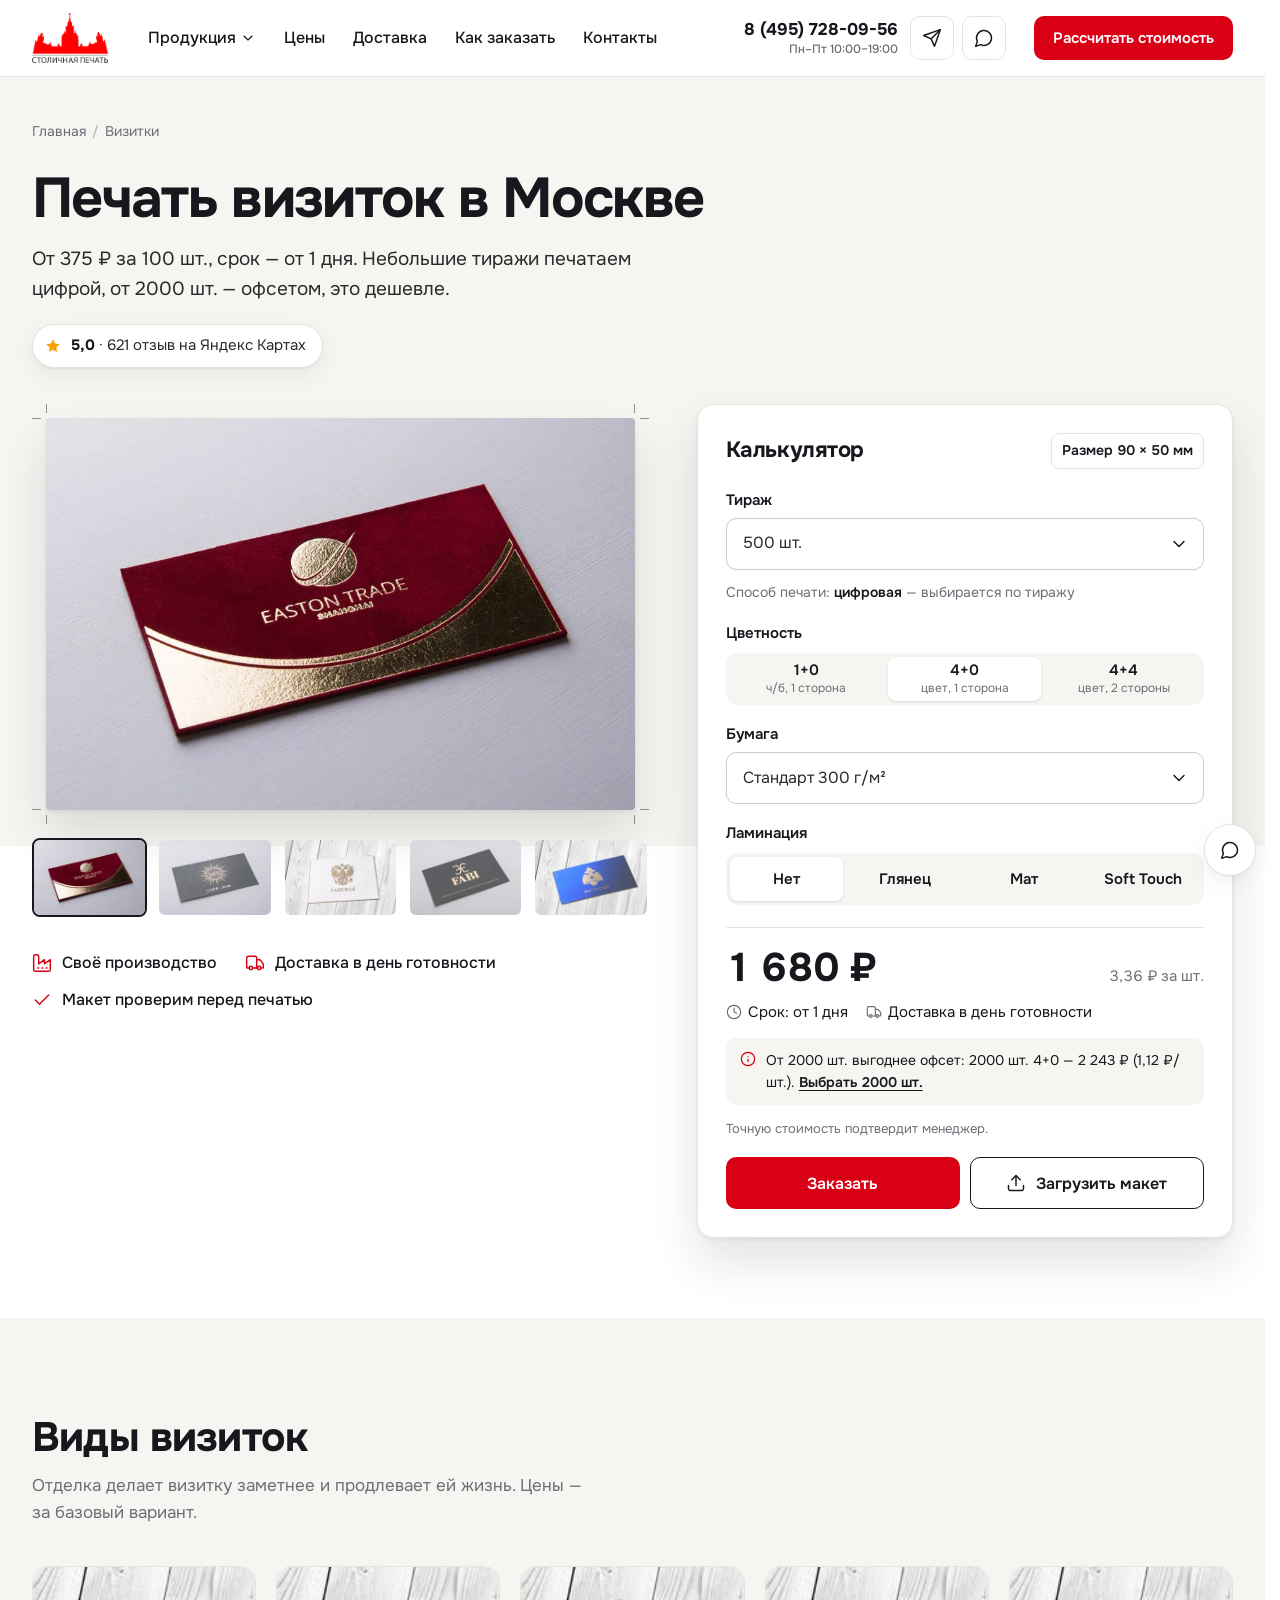
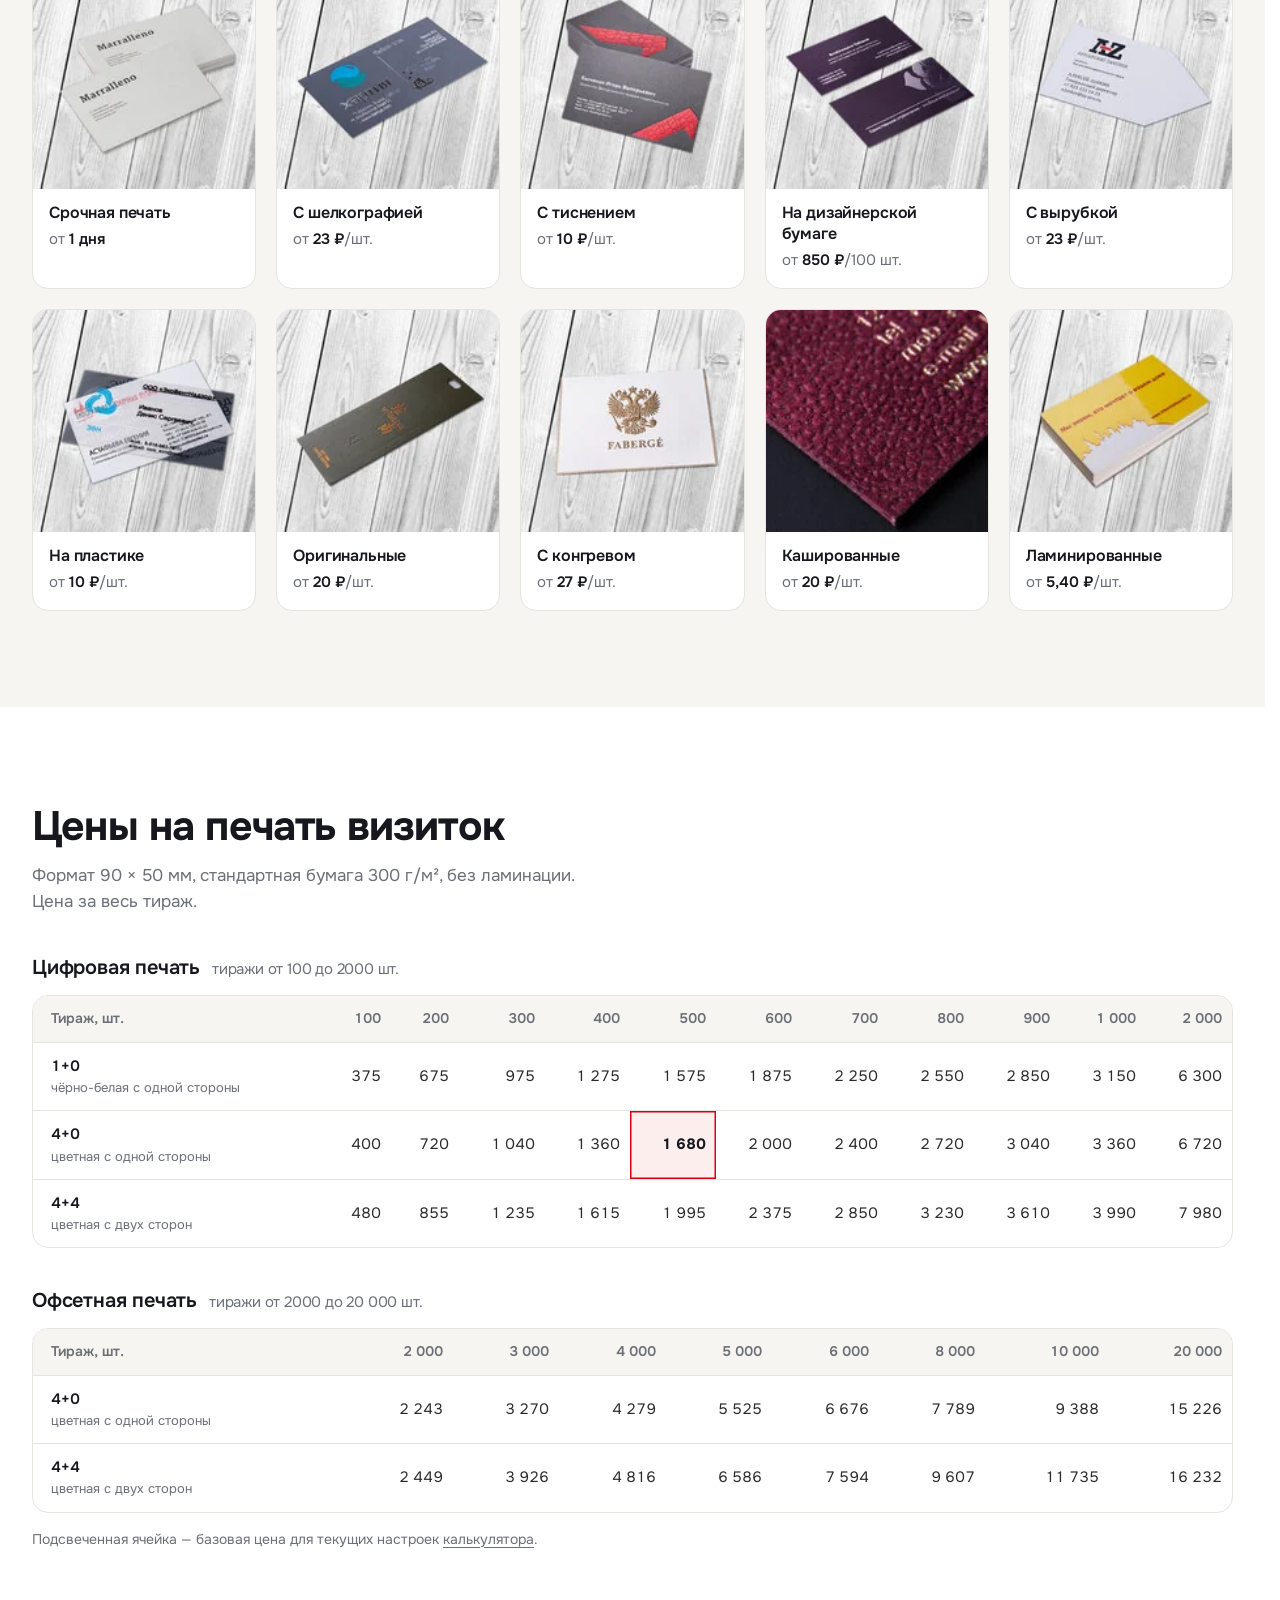
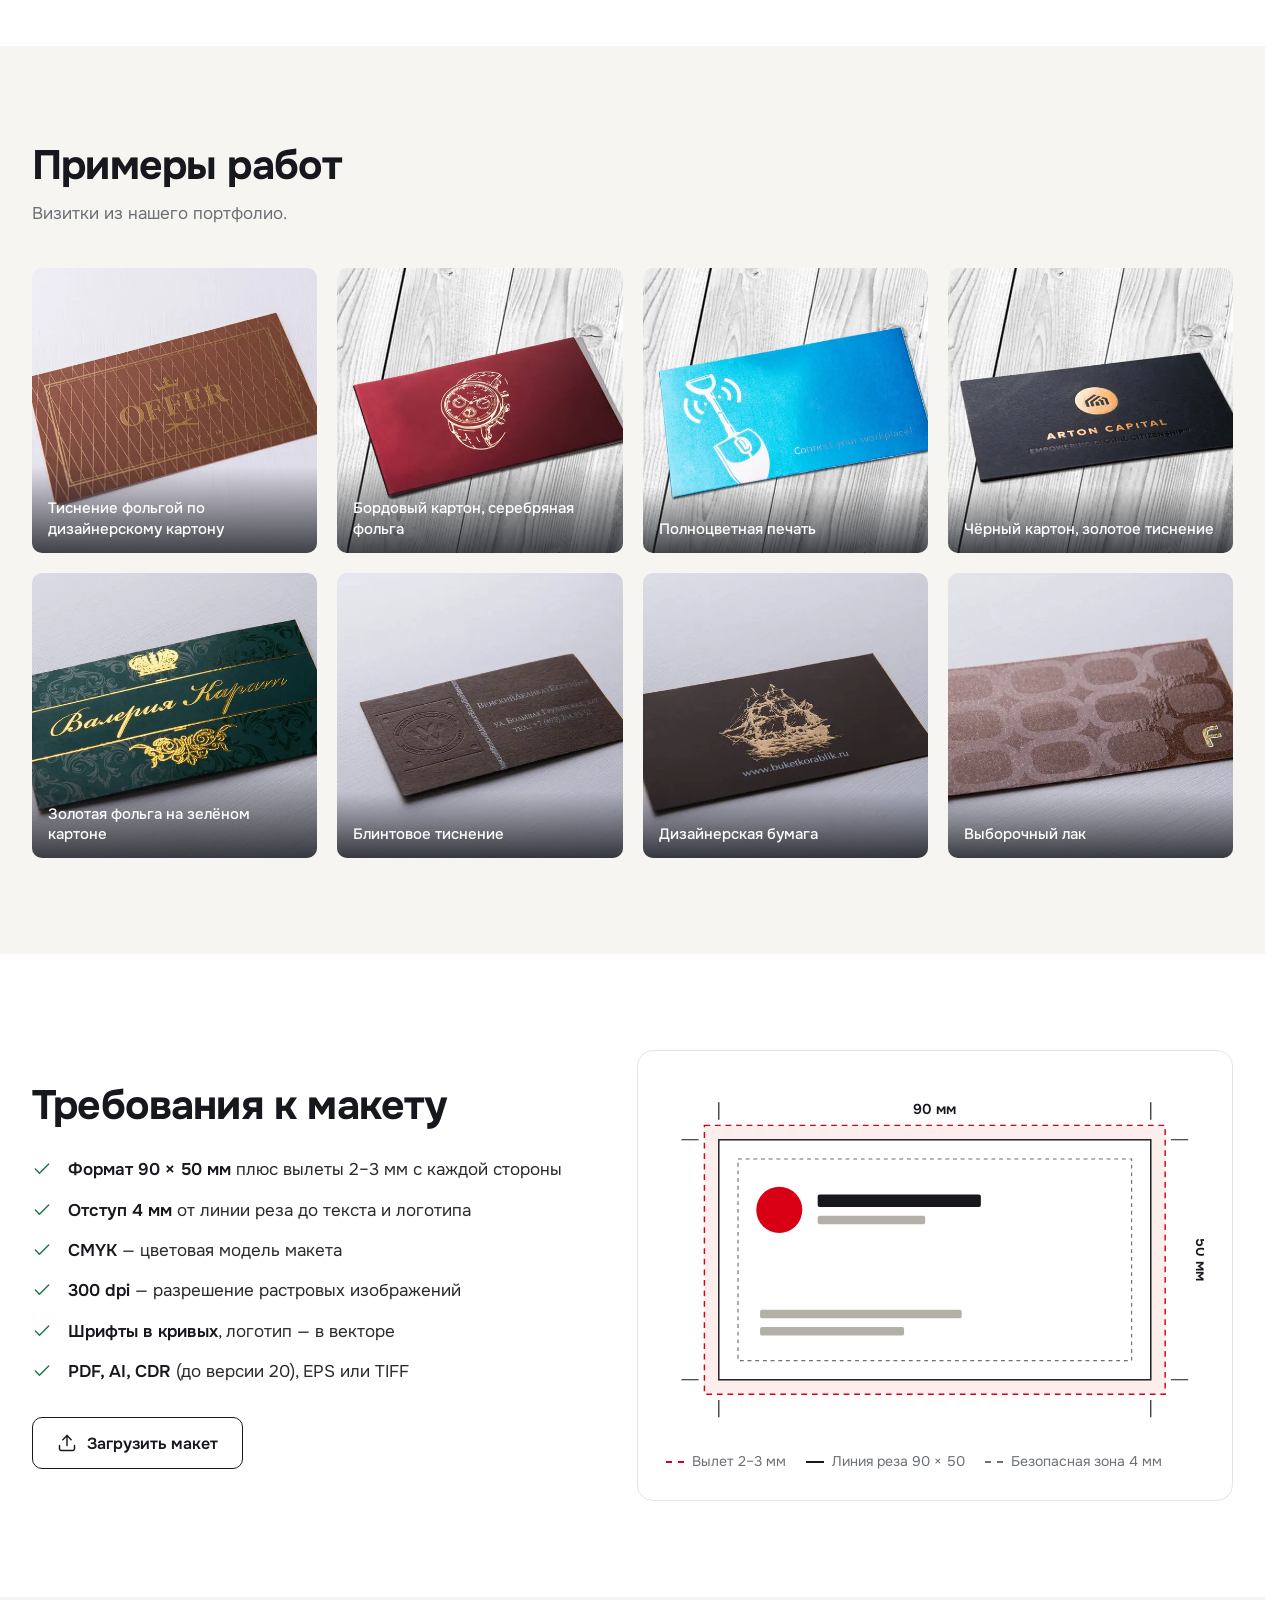
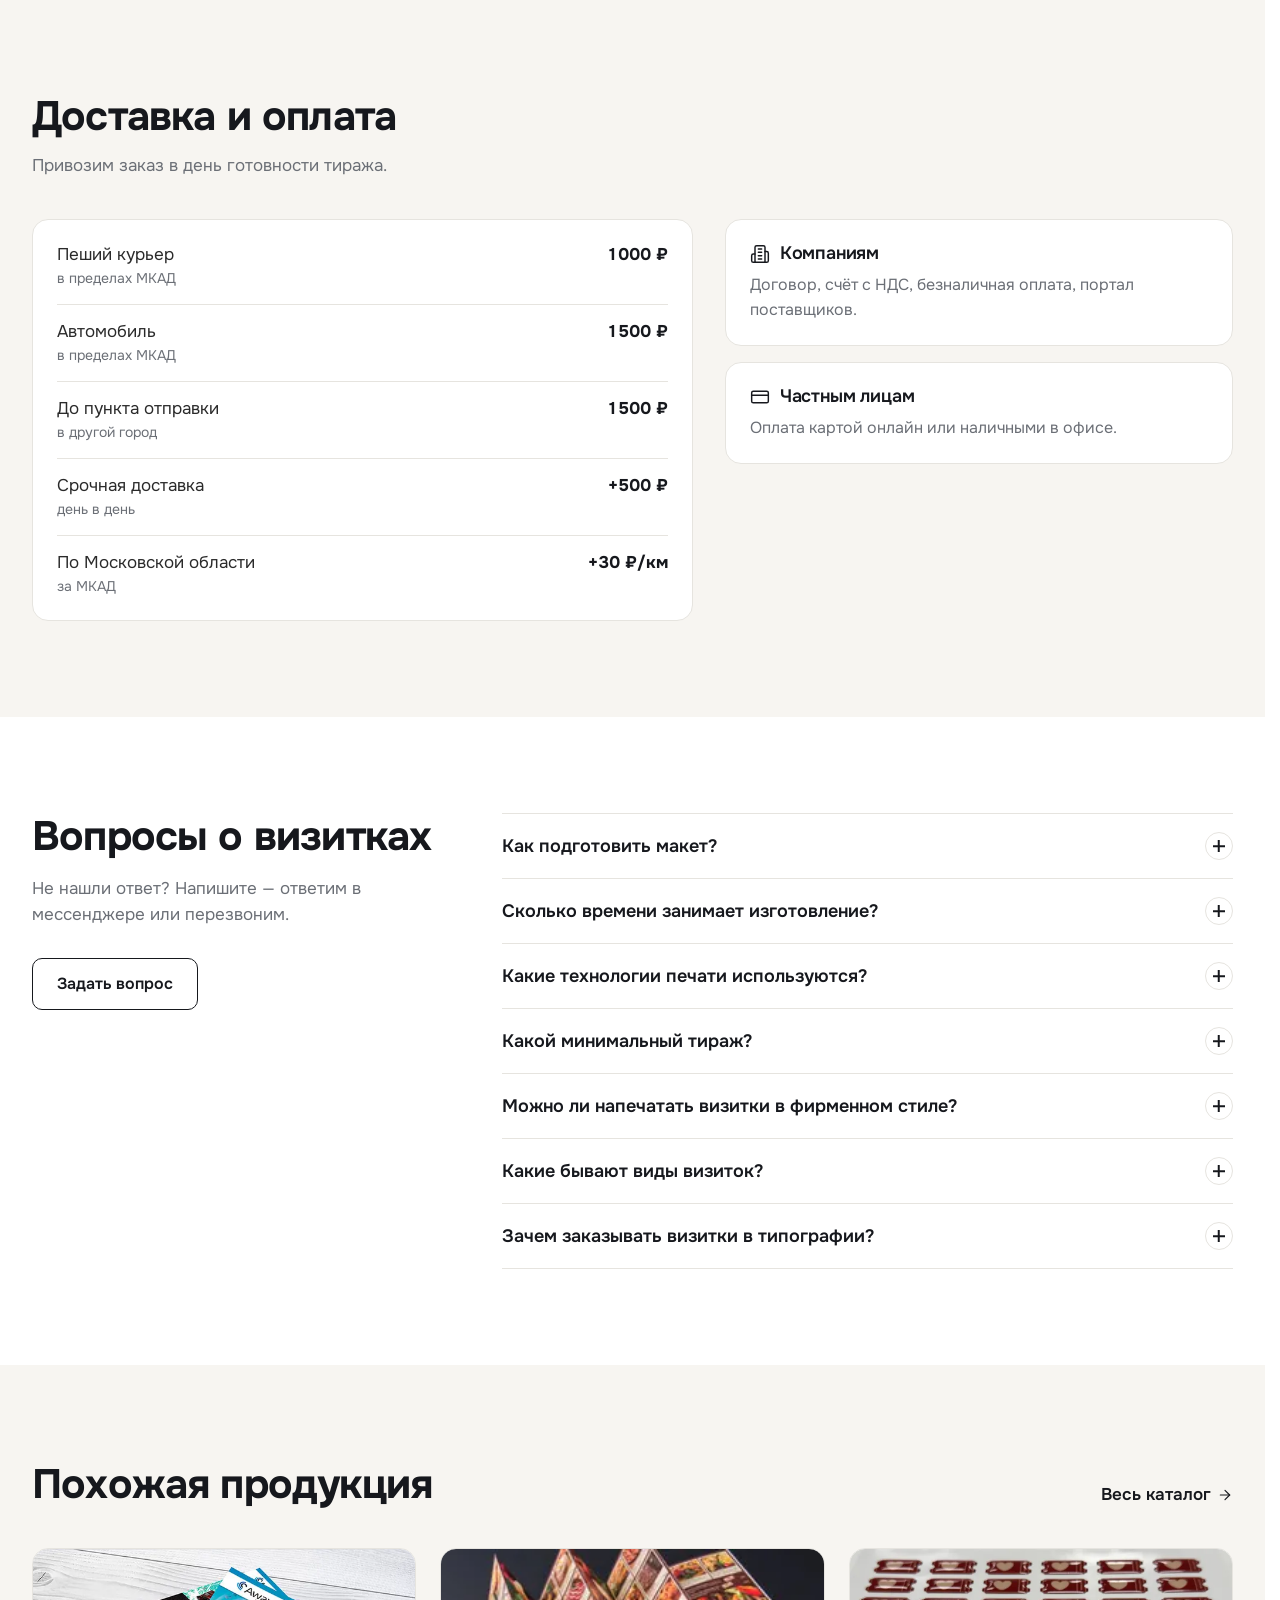
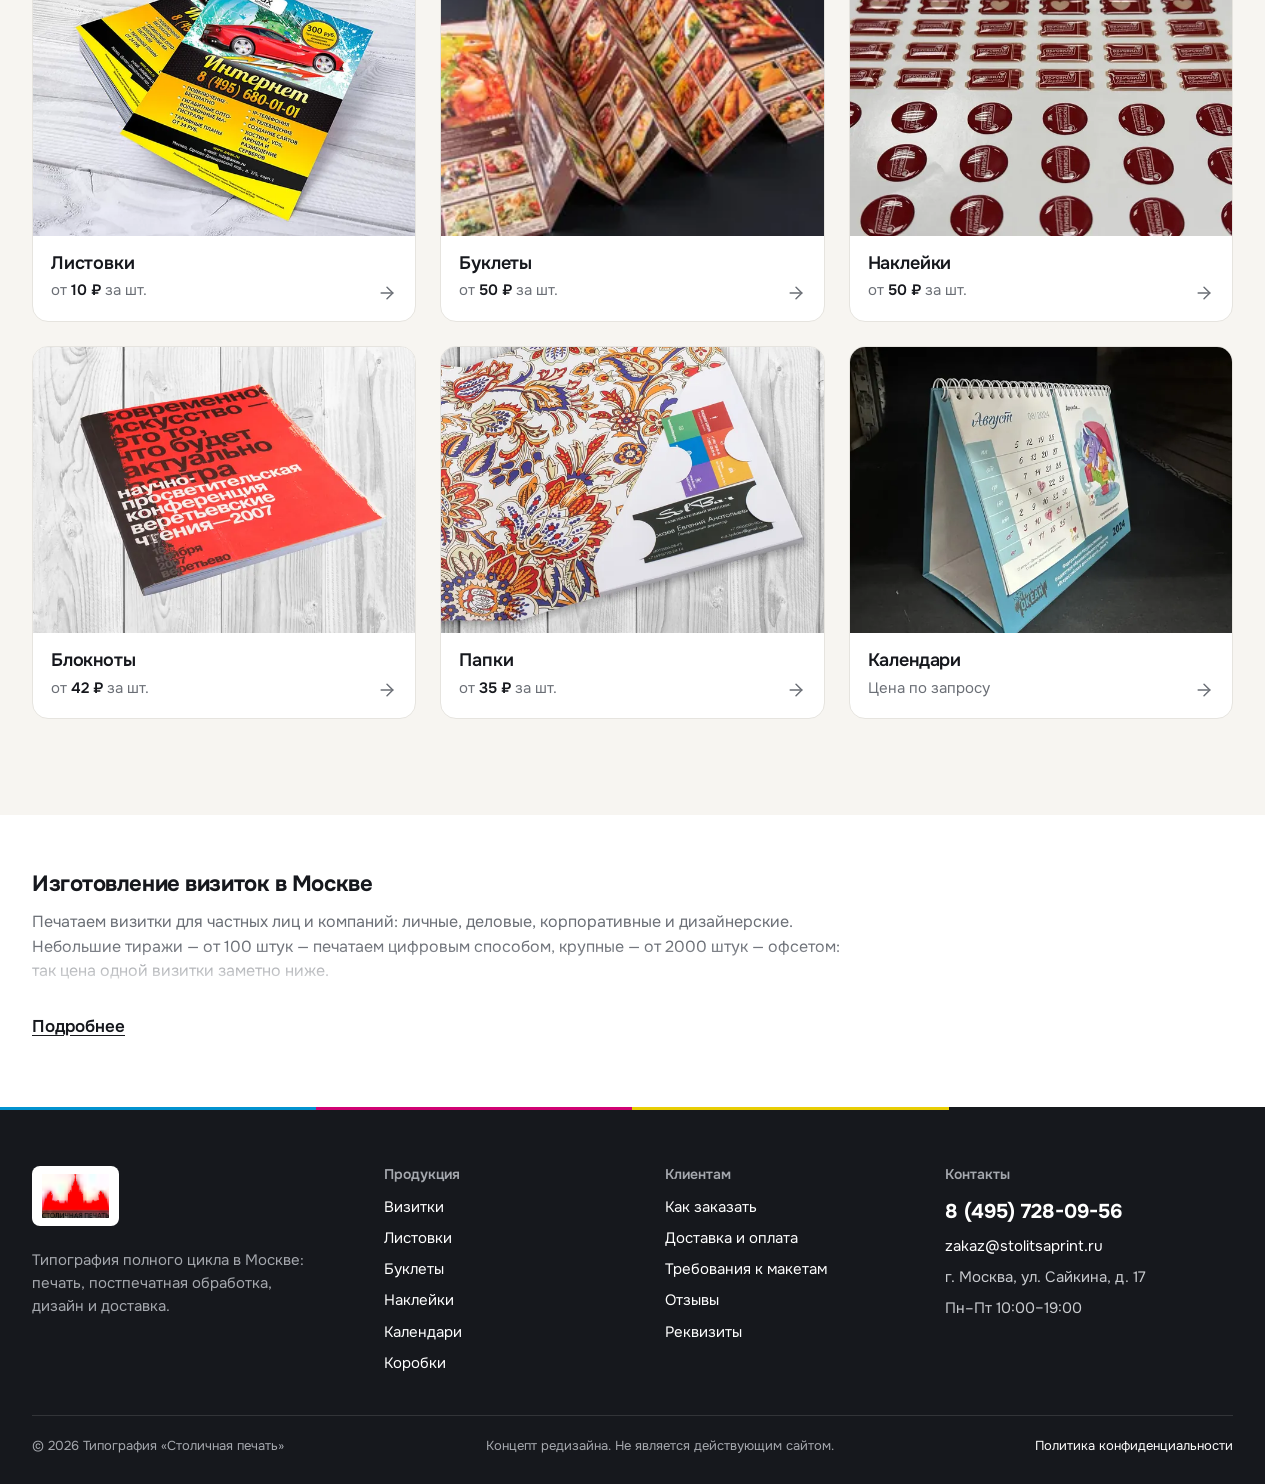
==== commit e4498a2e: "Мобильная версия: шапка не пропадает при открытом меню, убрана нижняя панель - Меню, открытое после " ====
--- a/vizitki/index.html
+++ b/vizitki/index.html
@@ -596,13 +596,6 @@
   <button class="chat__btn" id="chat-btn" type="button" aria-expanded="false" aria-controls="chat-menu" aria-label="Написать нам"><svg class="i" aria-hidden="true"><use href="#i-msg"/></svg></button>
 </div>
 
-<!-- Мобильная панель быстрой связи -->
-<nav class="bottombar" aria-label="Быстрая связь">
-  <a class="btn btn--ghost" href="tel:+74957280956"><svg class="i" aria-hidden="true"><use href="#i-phone"/></svg>Позвонить</a>
-  <a class="btn btn--ghost" href="https://t.me/Stolitsaprint" target="_blank" rel="noopener"><svg class="i" aria-hidden="true"><use href="#i-send"/></svg>Telegram</a>
-  <a class="btn btn--primary" href="#calc-card"><svg class="i" aria-hidden="true"><use href="#i-calc"/></svg>Рассчитать</a>
-</nav>
-
 <!-- Единая форма заявки -->
 <dialog class="modal" id="order-dialog" aria-labelledby="order-title">
   <div class="modal__inner">
--- a/assets/css/styles.css
+++ b/assets/css/styles.css
@@ -43,7 +43,7 @@
 
 /* ---------- База ---------- */
 *, *::before, *::after { box-sizing: border-box; }
-html { overflow-x: hidden; -webkit-text-size-adjust: 100%; scroll-behavior: smooth; scroll-padding-top: calc(var(--header-h) + 16px); }
+html { overflow-x: hidden; scrollbar-gutter: stable; -webkit-text-size-adjust: 100%; scroll-behavior: smooth; scroll-padding-top: calc(var(--header-h) + 16px); }
 body {
   margin: 0;
   font-family: var(--font);
@@ -55,7 +55,9 @@
   -webkit-font-smoothing: antialiased;
   text-rendering: optimizeLegibility;
 }
-body:has(dialog[open]), body.menu-open { overflow: hidden; }
+/* Блокируем прокрутку на html, а не на body: overflow у body сделал бы его
+   скролл-контейнером, и sticky-шапка уехала бы вверх вместе со страницей */
+html:has(dialog[open]), html.menu-open { overflow: hidden; }
 img, svg { display: block; max-width: 100%; }
 img { height: auto; }
 a { color: inherit; text-decoration-thickness: 1px; text-underline-offset: 3px; }
@@ -208,7 +210,7 @@
 .mnav {
   position: fixed; inset: var(--header-h) 0 0 0; z-index: 49;
   background: var(--white); overflow-y: auto; overscroll-behavior: contain;
-  padding: 8px 16px calc(96px + env(safe-area-inset-bottom));
+  padding: 8px var(--gutter) calc(32px + env(safe-area-inset-bottom));
 }
 .mnav[hidden] { display: none; }
 .mnav__list { list-style: none; }
@@ -495,9 +497,8 @@
 .footer .cmyk--wide { opacity: .9; }
 
 /* ==========================================================================
-   Нижняя панель (телефон), кнопка чата, уведомление
-   ========================================================================== */
-.bottombar { display: none; }
+   Кнопка чата, уведомление
+   ========================================================================== */
 .chat {
   position: fixed; right: 24px; bottom: 24px; z-index: 40;
   display: grid; justify-items: end; gap: 10px;
@@ -766,20 +767,8 @@
   .footer__logo img { height: 36px; }
   .footer__brand p { display: none; }
   .footer__col--info { display: none; }
-  .footer__bottom { padding-bottom: calc(96px + env(safe-area-inset-bottom)); }
-
-  .bottombar {
-    position: fixed; left: 0; right: 0; bottom: 0; z-index: 45;
-    display: grid; grid-template-columns: repeat(3, minmax(0, 1fr)); gap: 6px;
-    padding: 6px 10px calc(6px + env(safe-area-inset-bottom));
-    background: rgba(255, 255, 255, .97); border-top: 1px solid var(--line);
-    box-shadow: 0 -4px 16px rgba(22, 24, 29, .06);
-  }
-  .bottombar .btn { flex-direction: column; min-height: 52px; padding: 4px 6px; font-size: 13px; line-height: 1.15; gap: 3px; }
-  .bottombar .btn--ghost { background: var(--paper); color: var(--graphite); }
-  body { padding-bottom: 0; }
+
   .chat { display: none; }
-  .toast { bottom: calc(84px + env(safe-area-inset-bottom)); }
 
   /* визитки */
   .crumbs { padding-top: 14px; }
